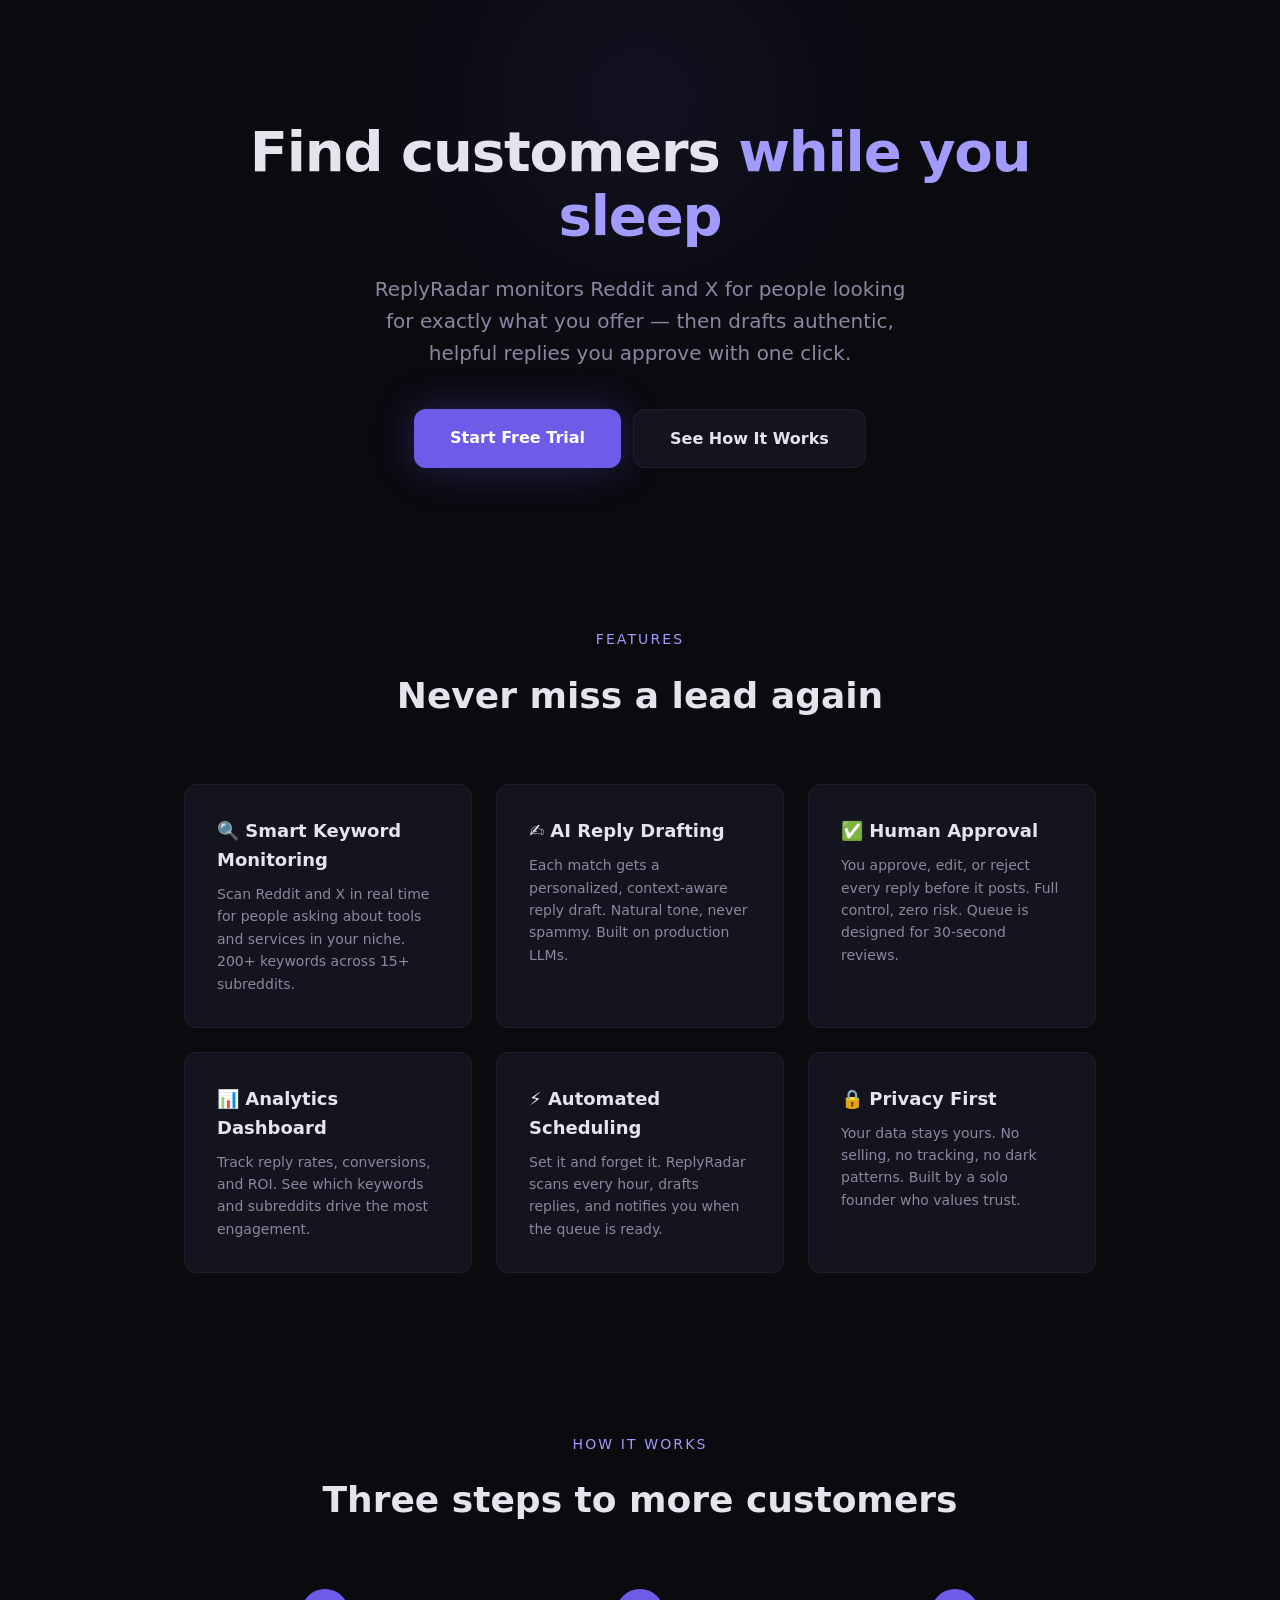
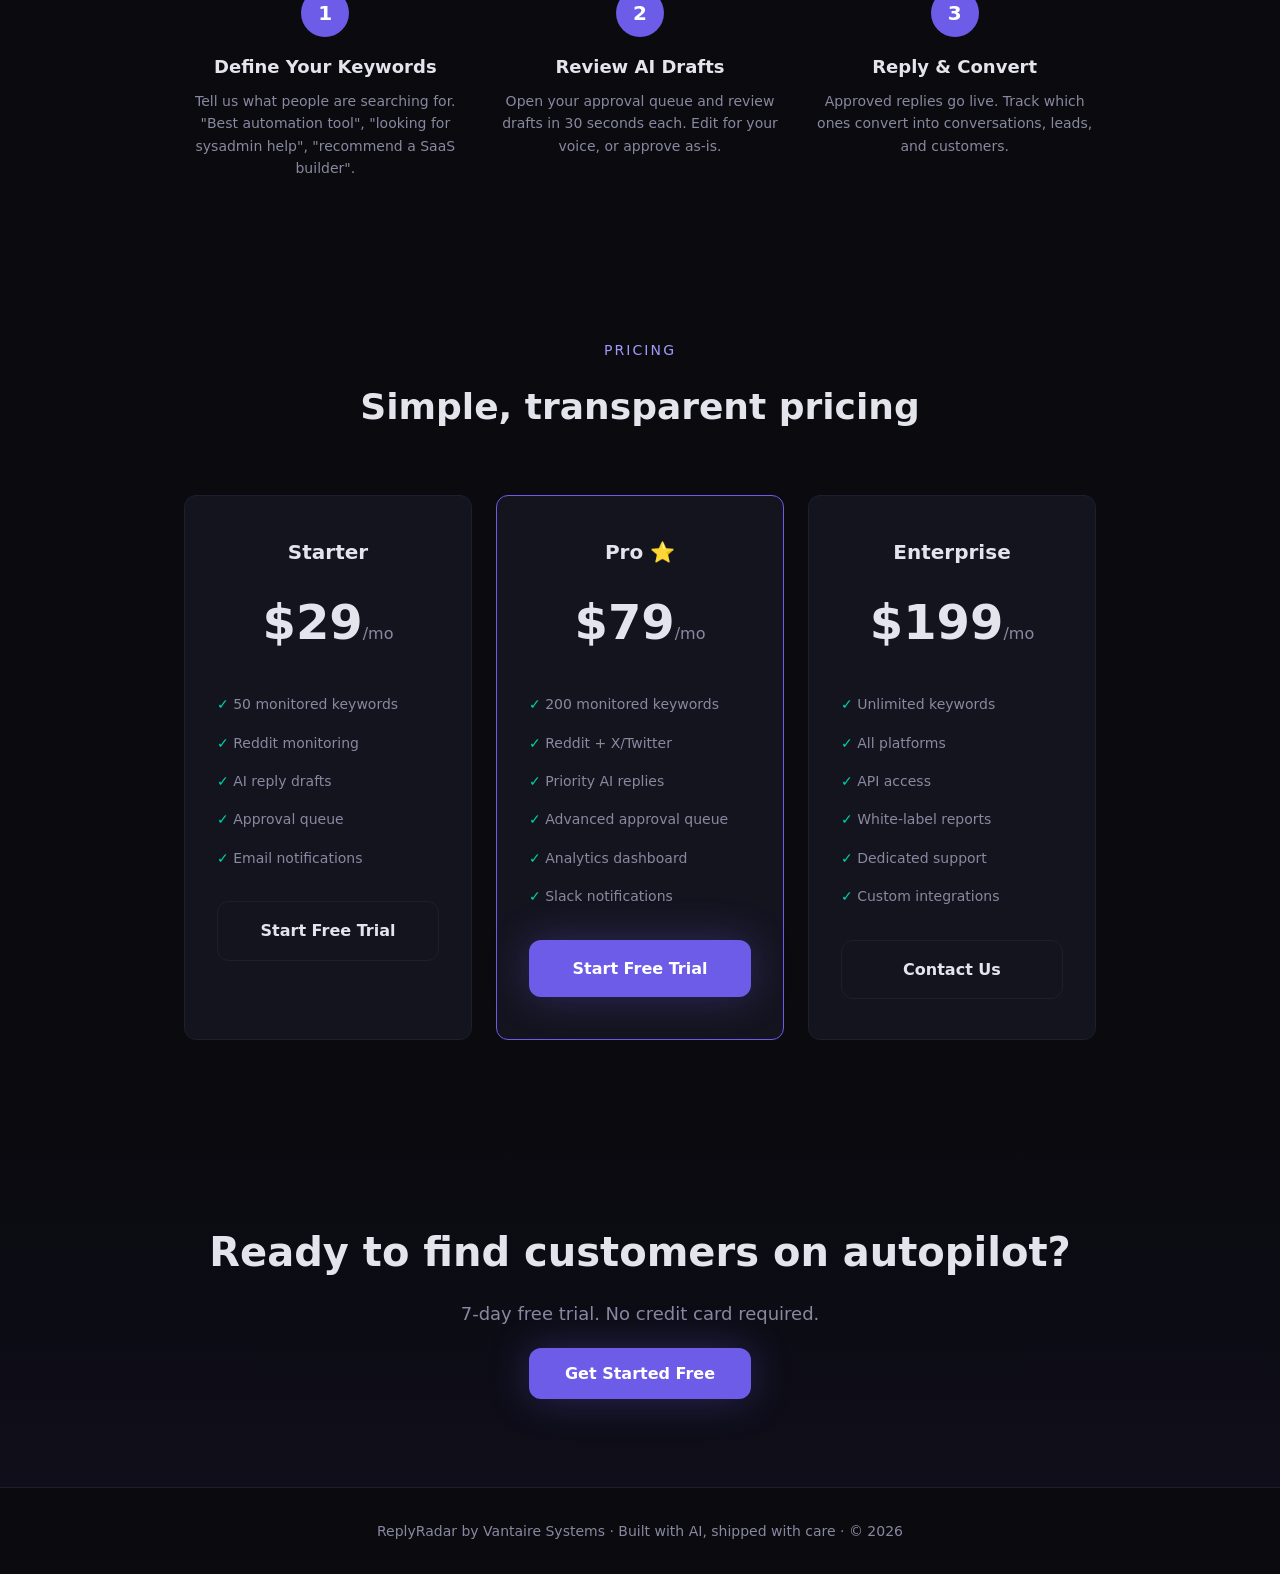
==== index.html @ 55b386c4 "deploy: landing page for GitHub Pages" ====
<!DOCTYPE html>
<html lang="en">
<head>
<meta charset="UTF-8">
<meta name="viewport" content="width=device-width, initial-scale=1.0">
<title>ReplyRadar — AI That Finds Customers While You Sleep</title>
<style>
  :root {
    --bg: #0a0a0f;
    --surface: #14141f;
    --border: #1e1e30;
    --text: #e4e4ec;
    --muted: #8888a0;
    --accent: #6c5ce7;
    --accent-glow: #a29bfe;
    --green: #00d4aa;
    --radius: 12px;
  }
  * { margin:0; padding:0; box-sizing:border-box; }
  body {
    background: var(--bg);
    color: var(--text);
    font-family: -apple-system, BlinkMacSystemFont, 'Segoe UI', system-ui, sans-serif;
    line-height: 1.6;
    -webkit-font-smoothing: antialiased;
  }
  .container { max-width: 960px; margin: 0 auto; padding: 0 24px; }
  
  /* Hero */
  .hero {
    padding: 120px 0 80px;
    text-align: center;
    position: relative;
    overflow: hidden;
  }
  .hero::before {
    content: '';
    position: absolute;
    top: -200px; left: 50%; transform: translateX(-50%);
    width: 600px; height: 600px;
    background: radial-gradient(circle, var(--accent) 0%, transparent 70%);
    opacity: 0.08;
    pointer-events: none;
  }
  .hero h1 {
    font-size: 56px;
    font-weight: 700;
    letter-spacing: -0.02em;
    line-height: 1.15;
    margin-bottom: 24px;
    position: relative;
  }
  .hero h1 span { color: var(--accent-glow); }
  .hero p {
    font-size: 20px;
    color: var(--muted);
    max-width: 560px;
    margin: 0 auto 40px;
  }
  .cta {
    display: inline-flex;
    gap: 12px;
  }
  .btn {
    padding: 16px 36px;
    border-radius: var(--radius);
    font-size: 16px;
    font-weight: 600;
    cursor: pointer;
    text-decoration: none;
    transition: all 0.2s;
    border: none;
  }
  .btn-primary {
    background: var(--accent);
    color: white;
    box-shadow: 0 0 40px rgba(108,92,231,0.3);
  }
  .btn-primary:hover { box-shadow: 0 0 60px rgba(108,92,231,0.5); transform: translateY(-1px); }
  .btn-secondary {
    background: var(--surface);
    color: var(--text);
    border: 1px solid var(--border);
  }
  .btn-secondary:hover { border-color: var(--accent); }

  /* Features */
  .features {
    padding: 80px 0;
  }
  .section-title {
    text-align: center;
    font-size: 14px;
    text-transform: uppercase;
    letter-spacing: 0.15em;
    color: var(--accent-glow);
    margin-bottom: 16px;
  }
  .section-heading {
    text-align: center;
    font-size: 36px;
    font-weight: 700;
    margin-bottom: 60px;
  }
  .features-grid {
    display: grid;
    grid-template-columns: repeat(3, 1fr);
    gap: 24px;
  }
  .feature-card {
    background: var(--surface);
    border: 1px solid var(--border);
    border-radius: var(--radius);
    padding: 32px;
    transition: border-color 0.2s;
  }
  .feature-card:hover { border-color: var(--accent); }
  .feature-card h3 { font-size: 18px; margin-bottom: 8px; }
  .feature-card p { color: var(--muted); font-size: 14px; }

  /* How it works */
  .how { padding: 80px 0; }
  .steps {
    display: grid;
    grid-template-columns: repeat(3, 1fr);
    gap: 32px;
    text-align: center;
  }
  .step-num {
    width: 48px; height: 48px;
    background: var(--accent);
    color: white;
    border-radius: 50%;
    display: flex;
    align-items: center;
    justify-content: center;
    font-size: 20px; font-weight: 700;
    margin: 0 auto 16px;
  }
  .step h3 { font-size: 18px; margin-bottom: 8px; }
  .step p { color: var(--muted); font-size: 14px; }

  /* Pricing */
  .pricing { padding: 80px 0; }
  .pricing-grid {
    display: grid;
    grid-template-columns: repeat(3, 1fr);
    gap: 24px;
  }
  .plan {
    background: var(--surface);
    border: 1px solid var(--border);
    border-radius: var(--radius);
    padding: 40px 32px;
    text-align: center;
    transition: border-color 0.2s;
  }
  .plan:hover { border-color: var(--accent); }
  .plan.popular { border-color: var(--accent); }
  .plan h3 { font-size: 20px; margin-bottom: 8px; }
  .price { font-size: 48px; font-weight: 700; margin: 16px 0 4px; }
  .price span { font-size: 16px; color: var(--muted); font-weight: 400; }
  .plan ul { list-style: none; margin: 24px 0; text-align: left; }
  .plan li { padding: 8px 0; font-size: 14px; color: var(--muted); }
  .plan li::before { content: '✓ '; color: var(--green); }

  /* CTA bottom */
  .cta-bottom {
    padding: 100px 0;
    text-align: center;
    background: linear-gradient(180deg, transparent, rgba(108,92,231,0.05));
  }
  .cta-bottom h2 { font-size: 40px; margin-bottom: 16px; }

  /* Footer */
  footer {
    border-top: 1px solid var(--border);
    padding: 32px 0;
    text-align: center;
    color: var(--muted);
    font-size: 14px;
  }

  @media (max-width: 768px) {
    .hero h1 { font-size: 36px; }
    .features-grid, .steps, .pricing-grid { grid-template-columns: 1fr; }
    .cta { flex-direction: column; align-items: center; }
  }
</style>
</head>
<body>

<section class="hero">
  <div class="container">
    <h1>Find customers <span>while you sleep</span></h1>
    <p>ReplyRadar monitors Reddit and X for people looking for exactly what you offer — then drafts authentic, helpful replies you approve with one click.</p>
    <div class="cta">
      <a href="#pricing" class="btn btn-primary">Start Free Trial</a>
      <a href="#how" class="btn btn-secondary">See How It Works</a>
    </div>
  </div>
</section>

<section class="features" id="features">
  <div class="container">
    <div class="section-title">Features</div>
    <h2 class="section-heading">Never miss a lead again</h2>
    <div class="features-grid">
      <div class="feature-card">
        <h3>🔍 Smart Keyword Monitoring</h3>
        <p>Scan Reddit and X in real time for people asking about tools and services in your niche. 200+ keywords across 15+ subreddits.</p>
      </div>
      <div class="feature-card">
        <h3>✍️ AI Reply Drafting</h3>
        <p>Each match gets a personalized, context-aware reply draft. Natural tone, never spammy. Built on production LLMs.</p>
      </div>
      <div class="feature-card">
        <h3>✅ Human Approval</h3>
        <p>You approve, edit, or reject every reply before it posts. Full control, zero risk. Queue is designed for 30-second reviews.</p>
      </div>
      <div class="feature-card">
        <h3>📊 Analytics Dashboard</h3>
        <p>Track reply rates, conversions, and ROI. See which keywords and subreddits drive the most engagement.</p>
      </div>
      <div class="feature-card">
        <h3>⚡ Automated Scheduling</h3>
        <p>Set it and forget it. ReplyRadar scans every hour, drafts replies, and notifies you when the queue is ready.</p>
      </div>
      <div class="feature-card">
        <h3>🔒 Privacy First</h3>
        <p>Your data stays yours. No selling, no tracking, no dark patterns. Built by a solo founder who values trust.</p>
      </div>
    </div>
  </div>
</section>

<section class="how" id="how">
  <div class="container">
    <div class="section-title">How It Works</div>
    <h2 class="section-heading">Three steps to more customers</h2>
    <div class="steps">
      <div class="step">
        <div class="step-num">1</div>
        <h3>Define Your Keywords</h3>
        <p>Tell us what people are searching for. "Best automation tool", "looking for sysadmin help", "recommend a SaaS builder".</p>
      </div>
      <div class="step">
        <div class="step-num">2</div>
        <h3>Review AI Drafts</h3>
        <p>Open your approval queue and review drafts in 30 seconds each. Edit for your voice, or approve as-is.</p>
      </div>
      <div class="step">
        <div class="step-num">3</div>
        <h3>Reply & Convert</h3>
        <p>Approved replies go live. Track which ones convert into conversations, leads, and customers.</p>
      </div>
    </div>
  </div>
</section>

<section class="pricing" id="pricing">
  <div class="container">
    <div class="section-title">Pricing</div>
    <h2 class="section-heading">Simple, transparent pricing</h2>
    <div class="pricing-grid">
      <div class="plan">
        <h3>Starter</h3>
        <div class="price">$29<span>/mo</span></div>
        <ul>
          <li>50 monitored keywords</li>
          <li>Reddit monitoring</li>
          <li>AI reply drafts</li>
          <li>Approval queue</li>
          <li>Email notifications</li>
        </ul>
        <a href="#" class="btn btn-secondary" style="width:100%;text-align:center;display:block;">Start Free Trial</a>
      </div>
      <div class="plan popular">
        <h3>Pro ⭐</h3>
        <div class="price">$79<span>/mo</span></div>
        <ul>
          <li>200 monitored keywords</li>
          <li>Reddit + X/Twitter</li>
          <li>Priority AI replies</li>
          <li>Advanced approval queue</li>
          <li>Analytics dashboard</li>
          <li>Slack notifications</li>
        </ul>
        <a href="#" class="btn btn-primary" style="width:100%;text-align:center;display:block;">Start Free Trial</a>
      </div>
      <div class="plan">
        <h3>Enterprise</h3>
        <div class="price">$199<span>/mo</span></div>
        <ul>
          <li>Unlimited keywords</li>
          <li>All platforms</li>
          <li>API access</li>
          <li>White-label reports</li>
          <li>Dedicated support</li>
          <li>Custom integrations</li>
        </ul>
        <a href="#" class="btn btn-secondary" style="width:100%;text-align:center;display:block;">Contact Us</a>
      </div>
    </div>
  </div>
</section>

<section class="cta-bottom">
  <div class="container">
    <h2>Ready to find customers on autopilot?</h2>
    <p style="color:var(--muted);margin-bottom:32px;font-size:18px;">7-day free trial. No credit card required.</p>
    <a href="#pricing" class="btn btn-primary">Get Started Free</a>
  </div>
</section>

<footer>
  <div class="container">
    <p>ReplyRadar by Vantaire Systems · Built with AI, shipped with care · © 2026</p>
  </div>
</footer>

</body>
</html>
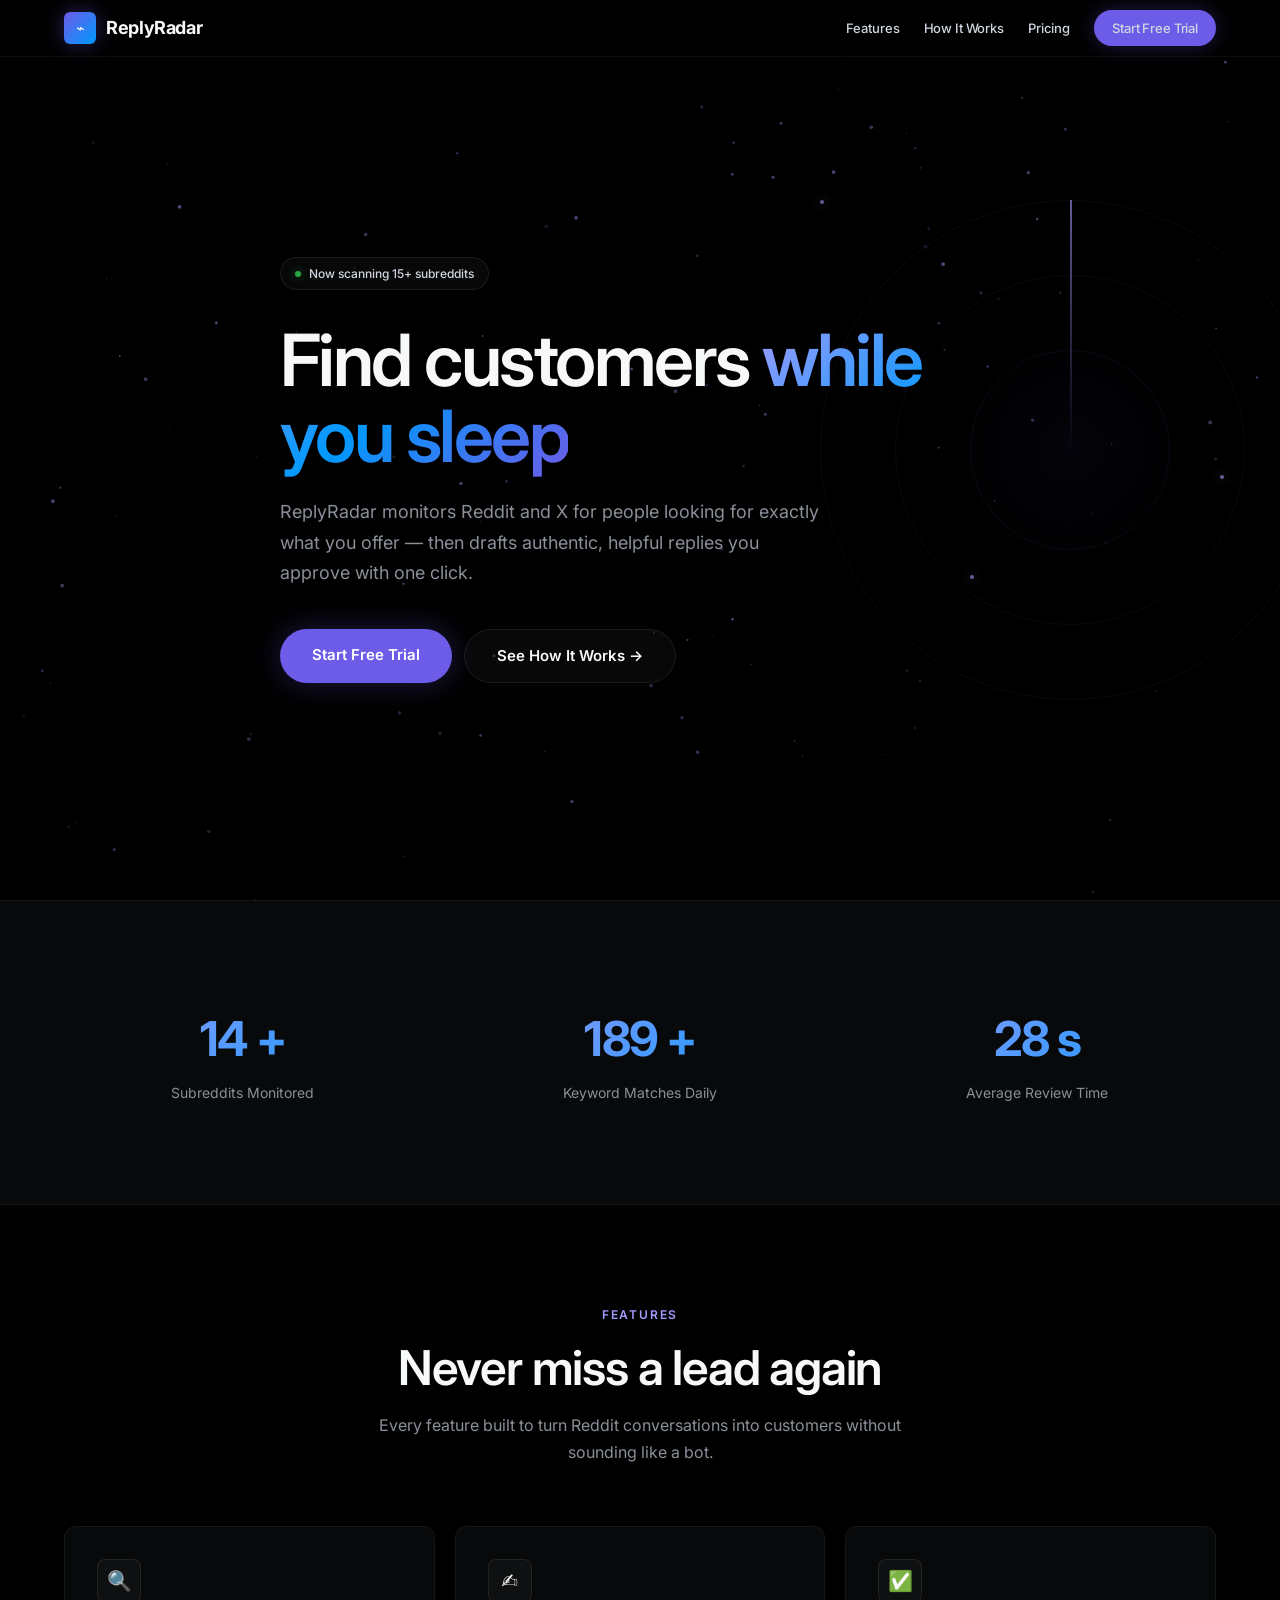
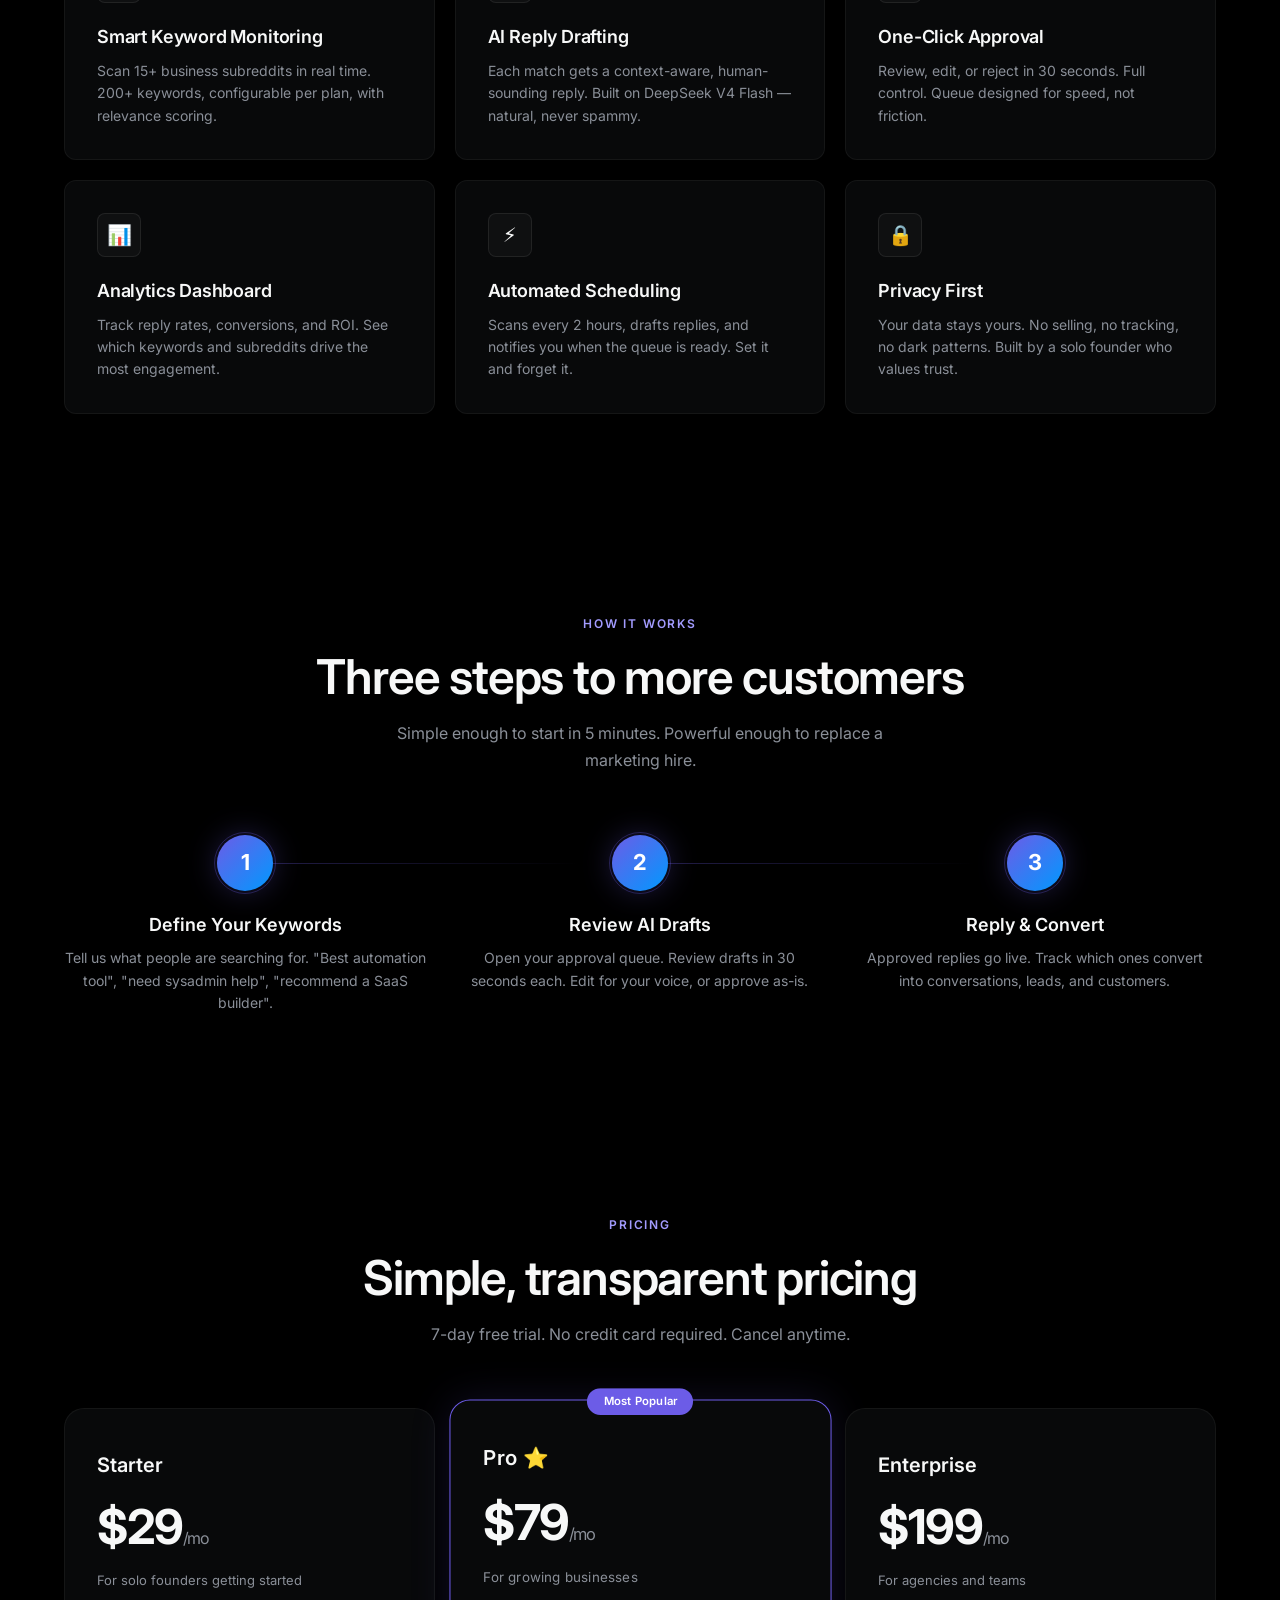
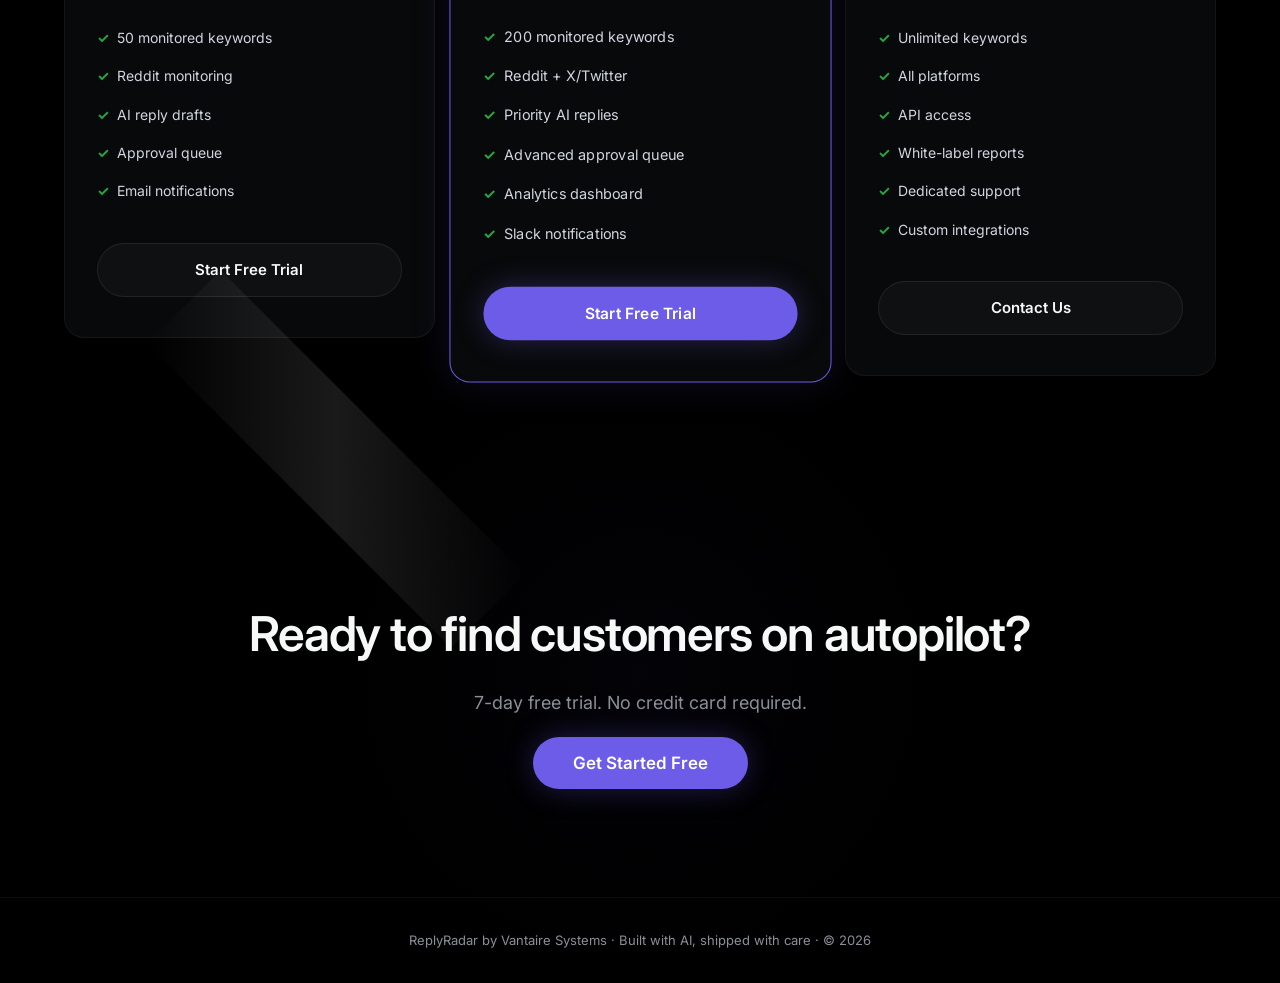
==== commit f521190d: "feat: premium redesigned landing page — particle canvas, radar animation, glass morphism, scroll rev" ====
--- a/index.html
+++ b/index.html
@@ -4,250 +4,466 @@
 <meta charset="UTF-8">
 <meta name="viewport" content="width=device-width, initial-scale=1.0">
 <title>ReplyRadar — AI That Finds Customers While You Sleep</title>
+<link href="https://fonts.googleapis.com/css2?family=Inter:wght@300;400;500;600;700;800&family=JetBrains+Mono:wght@400;500&display=swap" rel="stylesheet">
 <style>
-  :root {
-    --bg: #0a0a0f;
-    --surface: #14141f;
-    --border: #1e1e30;
-    --text: #e4e4ec;
-    --muted: #8888a0;
-    --accent: #6c5ce7;
-    --accent-glow: #a29bfe;
-    --green: #00d4aa;
-    --radius: 12px;
-  }
-  * { margin:0; padding:0; box-sizing:border-box; }
-  body {
-    background: var(--bg);
-    color: var(--text);
-    font-family: -apple-system, BlinkMacSystemFont, 'Segoe UI', system-ui, sans-serif;
-    line-height: 1.6;
-    -webkit-font-smoothing: antialiased;
-  }
-  .container { max-width: 960px; margin: 0 auto; padding: 0 24px; }
-  
-  /* Hero */
-  .hero {
-    padding: 120px 0 80px;
-    text-align: center;
-    position: relative;
-    overflow: hidden;
-  }
-  .hero::before {
-    content: '';
-    position: absolute;
-    top: -200px; left: 50%; transform: translateX(-50%);
-    width: 600px; height: 600px;
-    background: radial-gradient(circle, var(--accent) 0%, transparent 70%);
-    opacity: 0.08;
-    pointer-events: none;
-  }
-  .hero h1 {
-    font-size: 56px;
-    font-weight: 700;
-    letter-spacing: -0.02em;
-    line-height: 1.15;
-    margin-bottom: 24px;
-    position: relative;
-  }
-  .hero h1 span { color: var(--accent-glow); }
-  .hero p {
-    font-size: 20px;
-    color: var(--muted);
-    max-width: 560px;
-    margin: 0 auto 40px;
-  }
-  .cta {
-    display: inline-flex;
-    gap: 12px;
-  }
-  .btn {
-    padding: 16px 36px;
-    border-radius: var(--radius);
-    font-size: 16px;
-    font-weight: 600;
-    cursor: pointer;
-    text-decoration: none;
-    transition: all 0.2s;
-    border: none;
-  }
-  .btn-primary {
-    background: var(--accent);
-    color: white;
-    box-shadow: 0 0 40px rgba(108,92,231,0.3);
-  }
-  .btn-primary:hover { box-shadow: 0 0 60px rgba(108,92,231,0.5); transform: translateY(-1px); }
-  .btn-secondary {
-    background: var(--surface);
-    color: var(--text);
-    border: 1px solid var(--border);
-  }
-  .btn-secondary:hover { border-color: var(--accent); }
-
-  /* Features */
-  .features {
-    padding: 80px 0;
-  }
-  .section-title {
-    text-align: center;
-    font-size: 14px;
-    text-transform: uppercase;
-    letter-spacing: 0.15em;
-    color: var(--accent-glow);
-    margin-bottom: 16px;
-  }
-  .section-heading {
-    text-align: center;
-    font-size: 36px;
-    font-weight: 700;
-    margin-bottom: 60px;
-  }
-  .features-grid {
-    display: grid;
-    grid-template-columns: repeat(3, 1fr);
-    gap: 24px;
-  }
-  .feature-card {
-    background: var(--surface);
-    border: 1px solid var(--border);
-    border-radius: var(--radius);
-    padding: 32px;
-    transition: border-color 0.2s;
-  }
-  .feature-card:hover { border-color: var(--accent); }
-  .feature-card h3 { font-size: 18px; margin-bottom: 8px; }
-  .feature-card p { color: var(--muted); font-size: 14px; }
-
-  /* How it works */
-  .how { padding: 80px 0; }
-  .steps {
-    display: grid;
-    grid-template-columns: repeat(3, 1fr);
-    gap: 32px;
-    text-align: center;
-  }
-  .step-num {
-    width: 48px; height: 48px;
-    background: var(--accent);
-    color: white;
-    border-radius: 50%;
-    display: flex;
-    align-items: center;
-    justify-content: center;
-    font-size: 20px; font-weight: 700;
-    margin: 0 auto 16px;
-  }
-  .step h3 { font-size: 18px; margin-bottom: 8px; }
-  .step p { color: var(--muted); font-size: 14px; }
-
-  /* Pricing */
-  .pricing { padding: 80px 0; }
-  .pricing-grid {
-    display: grid;
-    grid-template-columns: repeat(3, 1fr);
-    gap: 24px;
-  }
-  .plan {
-    background: var(--surface);
-    border: 1px solid var(--border);
-    border-radius: var(--radius);
-    padding: 40px 32px;
-    text-align: center;
-    transition: border-color 0.2s;
-  }
-  .plan:hover { border-color: var(--accent); }
-  .plan.popular { border-color: var(--accent); }
-  .plan h3 { font-size: 20px; margin-bottom: 8px; }
-  .price { font-size: 48px; font-weight: 700; margin: 16px 0 4px; }
-  .price span { font-size: 16px; color: var(--muted); font-weight: 400; }
-  .plan ul { list-style: none; margin: 24px 0; text-align: left; }
-  .plan li { padding: 8px 0; font-size: 14px; color: var(--muted); }
-  .plan li::before { content: '✓ '; color: var(--green); }
-
-  /* CTA bottom */
-  .cta-bottom {
-    padding: 100px 0;
-    text-align: center;
-    background: linear-gradient(180deg, transparent, rgba(108,92,231,0.05));
-  }
-  .cta-bottom h2 { font-size: 40px; margin-bottom: 16px; }
-
-  /* Footer */
-  footer {
-    border-top: 1px solid var(--border);
-    padding: 32px 0;
-    text-align: center;
-    color: var(--muted);
-    font-size: 14px;
-  }
-
-  @media (max-width: 768px) {
-    .hero h1 { font-size: 36px; }
-    .features-grid, .steps, .pricing-grid { grid-template-columns: 1fr; }
-    .cta { flex-direction: column; align-items: center; }
-  }
+:root {
+  --void: #000000;
+  --surface: #08090a;
+  --panel: #0f1011;
+  --elevated: #191a1b;
+  --text-primary: #f7f8f8;
+  --text-secondary: #d0d6e0;
+  --text-muted: #8a8f98;
+  --accent: #6c5ce7;
+  --accent-glow: #a29bfe;
+  --accent-blue: #0099ff;
+  --green: #27a644;
+  --border-subtle: rgba(255,255,255,0.05);
+  --border-standard: rgba(255,255,255,0.08);
+  --border-glow: rgba(108,92,231,0.3);
+  --glass: rgba(255,255,255,0.03);
+  --glass-hover: rgba(255,255,255,0.06);
+  --radius-sm: 6px;
+  --radius-md: 8px;
+  --radius-lg: 12px;
+  --radius-xl: 20px;
+  --radius-pill: 100px;
+  --shadow-card: 0 0 0 1px rgba(108,92,231,0.15), 0 4px 24px rgba(0,0,0,0.4);
+  --shadow-elevated: 0 0 0 1px rgba(108,92,231,0.2), 0 8px 40px rgba(0,0,0,0.5);
+  --shadow-glow: 0 0 60px rgba(108,92,231,0.15);
+  --transition-fast: 0.15s cubic-bezier(0.4, 0, 0.2, 1);
+  --transition-smooth: 0.3s cubic-bezier(0.4, 0, 0.2, 1);
+  --transition-spring: 0.5s cubic-bezier(0.34, 1.56, 0.64, 1);
+}
+* { margin:0; padding:0; box-sizing:border-box; }
+html { scroll-behavior: smooth; }
+body {
+  background: var(--void);
+  color: var(--text-primary);
+  font-family: 'Inter', system-ui, -apple-system, sans-serif;
+  line-height: 1.6;
+  -webkit-font-smoothing: antialiased;
+  overflow-x: hidden;
+}
+.container { max-width: 1200px; margin:0 auto; padding:0 24px; position:relative; z-index:1; }
+
+/* ── Canvas Background ── */
+#bg-canvas {
+  position: fixed; top:0; left:0; width:100%; height:100%;
+  z-index:0; pointer-events:none;
+}
+
+/* ── Nav ── */
+nav {
+  position: fixed; top:0; left:0; right:0; z-index:100;
+  background: rgba(0,0,0,0.85);
+  backdrop-filter: blur(20px) saturate(180%);
+  -webkit-backdrop-filter: blur(20px) saturate(180%);
+  border-bottom: 1px solid var(--border-subtle);
+  transition: var(--transition-smooth);
+}
+nav .nav-inner {
+  max-width: 1200px; margin:0 auto; padding:0 24px;
+  display:flex; align-items:center; justify-content:space-between;
+  height: 56px;
+}
+.logo {
+  display:flex; align-items:center; gap:10px;
+  font-size: 18px; font-weight: 700; letter-spacing: -0.02em;
+  color: var(--text-primary); text-decoration:none;
+}
+.logo-icon {
+  width: 32px; height: 32px; border-radius: var(--radius-sm);
+  background: linear-gradient(135deg, var(--accent), var(--accent-blue));
+  display:flex; align-items:center; justify-content:center;
+  font-size: 14px; color: white; box-shadow: 0 0 20px rgba(108,92,231,0.4);
+}
+.nav-links { display:flex; align-items:center; gap:24px; }
+.nav-links a {
+  color: var(--text-secondary); text-decoration:none;
+  font-size: 13px; font-weight: 500; letter-spacing: -0.01em;
+  transition: color var(--transition-fast);
+}
+.nav-links a:hover { color: var(--text-primary); }
+.nav-cta {
+  padding: 8px 18px; border-radius: var(--radius-pill);
+  background: var(--accent); color: white;
+  font-size: 13px; font-weight: 600; text-decoration:none;
+  transition: all var(--transition-smooth);
+  box-shadow: 0 0 20px rgba(108,92,231,0.3);
+}
+.nav-cta:hover { box-shadow: 0 0 40px rgba(108,92,231,0.5); transform: translateY(-1px); }
+
+/* ── Hero ── */
+.hero {
+  position:relative; min-height:100vh; display:flex; align-items:center;
+  padding: 120px 0 80px;
+}
+.hero-content { max-width: 720px; }
+.hero-badge {
+  display:inline-flex; align-items:center; gap:8px;
+  padding: 6px 14px; border-radius: var(--radius-pill);
+  background: var(--glass); border: 1px solid var(--border-standard);
+  font-size: 12px; font-weight: 500; color: var(--text-secondary);
+  margin-bottom: 32px; animation: fadeInUp 0.6s ease-out;
+}
+.hero-badge .dot {
+  width: 6px; height: 6px; border-radius: 50%;
+  background: var(--green); box-shadow: 0 0 8px rgba(39,166,68,0.6);
+  animation: pulse-dot 2s infinite;
+}
+.hero h1 {
+  font-size: clamp(40px, 6vw, 72px); font-weight: 600;
+  letter-spacing: -0.035em; line-height: 1.05; margin-bottom: 24px;
+  animation: fadeInUp 0.6s ease-out 0.1s both;
+}
+.hero h1 .gradient-text {
+  background: linear-gradient(135deg, var(--accent-glow), var(--accent-blue), var(--accent));
+  -webkit-background-clip: text; -webkit-text-fill-color: transparent;
+  background-clip: text;
+}
+.hero p {
+  font-size: 18px; color: var(--text-muted); max-width: 540px;
+  line-height: 1.7; margin-bottom: 40px;
+  animation: fadeInUp 0.6s ease-out 0.2s both;
+}
+.hero-cta {
+  display:flex; gap:12px; flex-wrap:wrap;
+  animation: fadeInUp 0.6s ease-out 0.3s both;
+}
+.btn-primary {
+  padding: 14px 32px; border-radius: var(--radius-pill);
+  background: var(--accent); color: white;
+  font-size: 15px; font-weight: 600; text-decoration:none;
+  border:none; cursor:pointer;
+  transition: all var(--transition-smooth);
+  box-shadow: 0 0 30px rgba(108,92,231,0.3);
+  position:relative; overflow:hidden;
+}
+.btn-primary::after {
+  content:''; position:absolute; top:-50%; left:-50%; width:200%; height:200%;
+  background: linear-gradient(45deg, transparent, rgba(255,255,255,0.1), transparent);
+  transform: rotate(45deg) translateX(-100%);
+  transition: transform 0.6s;
+}
+.btn-primary:hover::after { transform: rotate(45deg) translateX(100%); }
+.btn-primary:hover { box-shadow: 0 0 50px rgba(108,92,231,0.5); transform: translateY(-2px); }
+.btn-secondary {
+  padding: 14px 32px; border-radius: var(--radius-pill);
+  background: var(--glass); color: var(--text-primary);
+  font-size: 15px; font-weight: 600; text-decoration:none;
+  border: 1px solid var(--border-standard);
+  transition: all var(--transition-smooth); cursor:pointer;
+}
+.btn-secondary:hover { background: var(--glass-hover); border-color: var(--border-glow); }
+
+/* ── Radar Animation (hero visual) ── */
+.hero-visual {
+  position:absolute; right: -40px; top: 50%; transform: translateY(-50%);
+  width: 500px; height: 500px; opacity: 0.6; pointer-events:none;
+}
+.radar-container {
+  position:relative; width:100%; height:100%;
+}
+.radar-circle {
+  position:absolute; border-radius:50%; border:1px solid rgba(108,92,231,0.15);
+}
+.radar-circle:nth-child(1) { width:100%; height:100%; top:0; left:0; }
+.radar-circle:nth-child(2) { width:70%; height:70%; top:15%; left:15%; }
+.radar-circle:nth-child(3) { width:40%; height:40%; top:30%; left:30%; }
+.radar-line {
+  position:absolute; width:2px; height:50%; background: linear-gradient(180deg, var(--accent-glow), transparent);
+  top:0; left:50%; transform-origin: bottom center;
+  animation: radar-spin 4s linear infinite;
+}
+.radar-glow {
+  position:absolute; width:50%; height:50%; top:25%; left:25%;
+  border-radius:50%;
+  background: radial-gradient(circle, rgba(108,92,231,0.08) 0%, transparent 70%);
+  animation: radar-pulse 3s ease-in-out infinite;
+}
+.radar-dot {
+  position:absolute; width:4px; height:4px; border-radius:50%;
+  background: var(--accent-glow); box-shadow: 0 0 12px var(--accent-glow);
+  animation: dot-blink 2s ease-in-out infinite;
+}
+.radar-dot:nth-child(5) { top:20%; left:60%; animation-delay:0s; }
+.radar-dot:nth-child(6) { top:55%; left:80%; animation-delay:0.7s; }
+.radar-dot:nth-child(7) { top:75%; left:30%; animation-delay:1.4s; }
+
+@keyframes radar-spin { from { transform: rotate(0deg); } to { transform: rotate(360deg); } }
+@keyframes radar-pulse { 0%,100% { opacity:0.4; transform:scale(1); } 50% { opacity:0.8; transform:scale(1.05); } }
+@keyframes dot-blink { 0%,100% { opacity:1; } 50% { opacity:0.2; } }
+@keyframes fadeInUp { from { opacity:0; transform:translateY(24px); } to { opacity:1; transform:translateY(0); } }
+@keyframes pulse-dot { 0%,100% { opacity:0.6; } 50% { opacity:1; } }
+
+/* ── Section Common ── */
+section { padding: 100px 0; position:relative; }
+.section-label {
+  text-align:center; font-size:12px; font-weight:600; text-transform:uppercase;
+  letter-spacing:0.15em; color:var(--accent-glow); margin-bottom:16px;
+}
+.section-heading {
+  text-align:center; font-size:clamp(28px, 4vw, 48px); font-weight:600;
+  letter-spacing:-0.025em; line-height:1.15; margin-bottom:16px;
+}
+.section-subtitle {
+  text-align:center; font-size:16px; color:var(--text-muted);
+  max-width:560px; margin:0 auto 60px; line-height:1.7;
+}
+
+/* ── Features Grid ── */
+.features-grid { display:grid; grid-template-columns:repeat(3,1fr); gap:20px; }
+.feature-card {
+  background: var(--surface); border:1px solid var(--border-subtle);
+  border-radius: var(--radius-lg); padding: 32px;
+  transition: all var(--transition-smooth);
+  position:relative; overflow:hidden;
+}
+.feature-card::before {
+  content:''; position:absolute; top:0; left:0; right:0; height:1px;
+  background: linear-gradient(90deg, transparent, var(--accent-glow), transparent);
+  opacity:0; transition: opacity var(--transition-smooth);
+}
+.feature-card:hover { border-color: var(--border-glow); transform:translateY(-4px); box-shadow: var(--shadow-card); }
+.feature-card:hover::before { opacity:1; }
+.feature-icon {
+  width:44px; height:44px; border-radius:var(--radius-md);
+  background: var(--glass); border:1px solid var(--border-standard);
+  display:flex; align-items:center; justify-content:center;
+  margin-bottom:20px; font-size:20px;
+}
+.feature-card h3 { font-size:18px; font-weight:600; margin-bottom:8px; letter-spacing:-0.01em; }
+.feature-card p { font-size:14px; color:var(--text-muted); line-height:1.6; }
+
+/* ── How It Works ── */
+.steps { display:grid; grid-template-columns:repeat(3,1fr); gap:32px; }
+.step { text-align:center; position:relative; }
+.step-num {
+  width:56px; height:56px; border-radius:50%;
+  background: linear-gradient(135deg, var(--accent), var(--accent-blue));
+  display:flex; align-items:center; justify-content:center;
+  font-size:22px; font-weight:700; color:white;
+  margin:0 auto 20px;
+  box-shadow: 0 0 30px rgba(108,92,231,0.3);
+  position:relative;
+}
+.step-num::after {
+  content:''; position:absolute; inset:-3px; border-radius:50%;
+  border:1px solid rgba(108,92,231,0.3);
+  animation: radar-pulse 2s ease-in-out infinite;
+}
+.step h3 { font-size:18px; font-weight:600; margin-bottom:8px; }
+.step p { font-size:14px; color:var(--text-muted); }
+.step-connector {
+  position:absolute; top:28px; left:calc(50% + 28px); width:calc(100% - 56px);
+  height:1px; background: linear-gradient(90deg, rgba(108,92,231,0.3), transparent);
+}
+.step:last-child .step-connector { display:none; }
+
+/* ── Stats ── */
+.stats { background: var(--surface); border-top:1px solid var(--border-subtle); border-bottom:1px solid var(--border-subtle); }
+.stats-grid { display:grid; grid-template-columns:repeat(3,1fr); gap:40px; text-align:center; }
+.stat-value {
+  font-size:clamp(32px, 4vw, 48px); font-weight:700;
+  letter-spacing:-0.03em;
+  background: linear-gradient(135deg, var(--accent-glow), var(--accent-blue));
+  -webkit-background-clip:text; -webkit-text-fill-color:transparent;
+  background-clip:text;
+}
+.stat-label { font-size:14px; color:var(--text-muted); margin-top:4px; }
+
+/* ── Pricing ── */
+.pricing-grid { display:grid; grid-template-columns:repeat(3,1fr); gap:20px; align-items:start; }
+.plan {
+  background: var(--surface); border:1px solid var(--border-subtle);
+  border-radius: var(--radius-xl); padding: 40px 32px;
+  transition: all var(--transition-smooth); position:relative;
+}
+.plan:hover { border-color: var(--border-glow); }
+.plan.popular {
+  border-color: var(--accent);
+  box-shadow: 0 0 40px rgba(108,92,231,0.15);
+  transform: scale(1.03);
+}
+.plan.popular:hover { transform: scale(1.03) translateY(-2px); }
+.plan-badge {
+  position:absolute; top:-12px; left:50%; transform:translateX(-50%);
+  padding:4px 16px; border-radius:var(--radius-pill);
+  background: var(--accent); color:white; font-size:11px; font-weight:600;
+  white-space:nowrap;
+}
+.plan h3 { font-size:20px; font-weight:600; margin-bottom:8px; }
+.plan-price { font-size:48px; font-weight:700; letter-spacing:-0.03em; margin:8px 0 4px; }
+.plan-price span { font-size:16px; font-weight:400; color:var(--text-muted); }
+.plan-desc { font-size:13px; color:var(--text-muted); margin-bottom:28px; }
+.plan ul { list-style:none; margin-bottom:32px; }
+.plan li { padding:8px 0; font-size:14px; color:var(--text-secondary); display:flex; align-items:center; gap:8px; }
+.plan li::before { content:'✓'; color:var(--green); font-weight:700; }
+.plan .btn-primary, .plan .btn-secondary { display:block; text-align:center; width:100%; }
+
+/* ── CTA Bottom ── */
+.cta-section { text-align:center; padding:120px 0; }
+.cta-section h2 { font-size:clamp(28px, 4vw, 48px); font-weight:600; letter-spacing:-0.025em; margin-bottom:16px; }
+.cta-section p { color:var(--text-muted); font-size:18px; margin-bottom:32px; }
+.glow-orb {
+  position:absolute; border-radius:50%;
+  background: radial-gradient(circle, rgba(108,92,231,0.1) 0%, transparent 70%);
+  pointer-events:none;
+}
+
+/* ── Footer ── */
+footer {
+  border-top:1px solid var(--border-subtle); padding:32px 0;
+  text-align:center; color:var(--text-muted); font-size:13px;
+}
+
+/* ── Reveal Animation ── */
+.reveal { opacity:0; transform:translateY(30px); transition: all 0.8s cubic-bezier(0.4,0,0.2,1); }
+.reveal.visible { opacity:1; transform:translateY(0); }
+
+/* ── Responsive ── */
+@media (max-width: 1024px) {
+  .features-grid, .steps, .pricing-grid { grid-template-columns:1fr; max-width:440px; margin:0 auto; }
+  .plan.popular { transform:none; }
+  .plan.popular:hover { transform:translateY(-2px); }
+  .hero-visual { display:none; }
+  .hero h1 { font-size: 40px; }
+}
+@media (max-width: 640px) {
+  .nav-links a:not(.nav-cta) { display:none; }
+  .hero { padding-top:100px; }
+  .stats-grid { grid-template-columns:1fr; gap:24px; }
+  .hero-cta { flex-direction:column; }
+  .hero-cta .btn-primary, .hero-cta .btn-secondary { text-align:center; }
+}
+
+/* ── Scrollbar ── */
+::-webkit-scrollbar { width:6px; }
+::-webkit-scrollbar-track { background:var(--void); }
+::-webkit-scrollbar-thumb { background:var(--border-standard); border-radius:3px; }
+::-webkit-scrollbar-thumb:hover { background:var(--border-glow); }
 </style>
 </head>
 <body>
 
-<section class="hero">
+<canvas id="bg-canvas"></canvas>
+
+<!-- Nav -->
+<nav id="nav">
+  <div class="nav-inner">
+    <a href="#" class="logo">
+      <div class="logo-icon">⌁</div>
+      ReplyRadar
+    </a>
+    <div class="nav-links">
+      <a href="#features">Features</a>
+      <a href="#how">How It Works</a>
+      <a href="#pricing">Pricing</a>
+      <a href="#pricing" class="nav-cta">Start Free Trial</a>
+    </div>
+  </div>
+</nav>
+
+<!-- Hero -->
+<section class="hero" id="hero">
   <div class="container">
-    <h1>Find customers <span>while you sleep</span></h1>
-    <p>ReplyRadar monitors Reddit and X for people looking for exactly what you offer — then drafts authentic, helpful replies you approve with one click.</p>
-    <div class="cta">
-      <a href="#pricing" class="btn btn-primary">Start Free Trial</a>
-      <a href="#how" class="btn btn-secondary">See How It Works</a>
+    <div class="hero-content">
+      <div class="hero-badge">
+        <span class="dot"></span> Now scanning 15+ subreddits
+      </div>
+      <h1>Find customers <span class="gradient-text">while you sleep</span></h1>
+      <p>ReplyRadar monitors Reddit and X for people looking for exactly what you offer — then drafts authentic, helpful replies you approve with one click.</p>
+      <div class="hero-cta">
+        <a href="#pricing" class="btn-primary">Start Free Trial</a>
+        <a href="#how" class="btn-secondary">See How It Works →</a>
+      </div>
     </div>
   </div>
+  <div class="hero-visual">
+    <div class="radar-container">
+      <div class="radar-circle"></div>
+      <div class="radar-circle"></div>
+      <div class="radar-circle"></div>
+      <div class="radar-line"></div>
+      <div class="radar-glow"></div>
+      <div class="radar-dot"></div>
+      <div class="radar-dot"></div>
+      <div class="radar-dot"></div>
+    </div>
+  </div>
 </section>
 
-<section class="features" id="features">
+<!-- Stats -->
+<section class="stats">
   <div class="container">
-    <div class="section-title">Features</div>
-    <h2 class="section-heading">Never miss a lead again</h2>
+    <div class="stats-grid reveal">
+      <div><div class="stat-value" data-count="15">15+</div><div class="stat-label">Subreddits Monitored</div></div>
+      <div><div class="stat-value" data-count="200">200+</div><div class="stat-label">Keyword Matches Daily</div></div>
+      <div><div class="stat-value" data-count="30">30s</div><div class="stat-label">Average Review Time</div></div>
+    </div>
+  </div>
+</section>
+
+<!-- Features -->
+<section id="features">
+  <div class="container">
+    <div class="section-label reveal">Features</div>
+    <h2 class="section-heading reveal">Never miss a lead again</h2>
+    <p class="section-subtitle reveal">Every feature built to turn Reddit conversations into customers without sounding like a bot.</p>
     <div class="features-grid">
-      <div class="feature-card">
-        <h3>🔍 Smart Keyword Monitoring</h3>
-        <p>Scan Reddit and X in real time for people asking about tools and services in your niche. 200+ keywords across 15+ subreddits.</p>
-      </div>
-      <div class="feature-card">
-        <h3>✍️ AI Reply Drafting</h3>
-        <p>Each match gets a personalized, context-aware reply draft. Natural tone, never spammy. Built on production LLMs.</p>
-      </div>
-      <div class="feature-card">
-        <h3>✅ Human Approval</h3>
-        <p>You approve, edit, or reject every reply before it posts. Full control, zero risk. Queue is designed for 30-second reviews.</p>
-      </div>
-      <div class="feature-card">
-        <h3>📊 Analytics Dashboard</h3>
+      <div class="feature-card reveal">
+        <div class="feature-icon">🔍</div>
+        <h3>Smart Keyword Monitoring</h3>
+        <p>Scan 15+ business subreddits in real time. 200+ keywords, configurable per plan, with relevance scoring.</p>
+      </div>
+      <div class="feature-card reveal">
+        <div class="feature-icon">✍️</div>
+        <h3>AI Reply Drafting</h3>
+        <p>Each match gets a context-aware, human-sounding reply. Built on DeepSeek V4 Flash — natural, never spammy.</p>
+      </div>
+      <div class="feature-card reveal">
+        <div class="feature-icon">✅</div>
+        <h3>One-Click Approval</h3>
+        <p>Review, edit, or reject in 30 seconds. Full control. Queue designed for speed, not friction.</p>
+      </div>
+      <div class="feature-card reveal">
+        <div class="feature-icon">📊</div>
+        <h3>Analytics Dashboard</h3>
         <p>Track reply rates, conversions, and ROI. See which keywords and subreddits drive the most engagement.</p>
       </div>
-      <div class="feature-card">
-        <h3>⚡ Automated Scheduling</h3>
-        <p>Set it and forget it. ReplyRadar scans every hour, drafts replies, and notifies you when the queue is ready.</p>
-      </div>
-      <div class="feature-card">
-        <h3>🔒 Privacy First</h3>
+      <div class="feature-card reveal">
+        <div class="feature-icon">⚡</div>
+        <h3>Automated Scheduling</h3>
+        <p>Scans every 2 hours, drafts replies, and notifies you when the queue is ready. Set it and forget it.</p>
+      </div>
+      <div class="feature-card reveal">
+        <div class="feature-icon">🔒</div>
+        <h3>Privacy First</h3>
         <p>Your data stays yours. No selling, no tracking, no dark patterns. Built by a solo founder who values trust.</p>
       </div>
     </div>
   </div>
 </section>
 
-<section class="how" id="how">
+<!-- How It Works -->
+<section id="how">
   <div class="container">
-    <div class="section-title">How It Works</div>
-    <h2 class="section-heading">Three steps to more customers</h2>
-    <div class="steps">
+    <div class="section-label reveal">How It Works</div>
+    <h2 class="section-heading reveal">Three steps to more customers</h2>
+    <p class="section-subtitle reveal">Simple enough to start in 5 minutes. Powerful enough to replace a marketing hire.</p>
+    <div class="steps reveal">
       <div class="step">
         <div class="step-num">1</div>
         <h3>Define Your Keywords</h3>
-        <p>Tell us what people are searching for. "Best automation tool", "looking for sysadmin help", "recommend a SaaS builder".</p>
+        <p>Tell us what people are searching for. "Best automation tool", "need sysadmin help", "recommend a SaaS builder".</p>
+        <div class="step-connector"></div>
       </div>
       <div class="step">
         <div class="step-num">2</div>
         <h3>Review AI Drafts</h3>
-        <p>Open your approval queue and review drafts in 30 seconds each. Edit for your voice, or approve as-is.</p>
+        <p>Open your approval queue. Review drafts in 30 seconds each. Edit for your voice, or approve as-is.</p>
+        <div class="step-connector"></div>
       </div>
       <div class="step">
         <div class="step-num">3</div>
@@ -258,14 +474,17 @@
   </div>
 </section>
 
-<section class="pricing" id="pricing">
+<!-- Pricing -->
+<section id="pricing">
   <div class="container">
-    <div class="section-title">Pricing</div>
-    <h2 class="section-heading">Simple, transparent pricing</h2>
-    <div class="pricing-grid">
+    <div class="section-label reveal">Pricing</div>
+    <h2 class="section-heading reveal">Simple, transparent pricing</h2>
+    <p class="section-subtitle reveal">7-day free trial. No credit card required. Cancel anytime.</p>
+    <div class="pricing-grid reveal">
       <div class="plan">
         <h3>Starter</h3>
-        <div class="price">$29<span>/mo</span></div>
+        <div class="plan-price">$29<span>/mo</span></div>
+        <p class="plan-desc">For solo founders getting started</p>
         <ul>
           <li>50 monitored keywords</li>
           <li>Reddit monitoring</li>
@@ -273,11 +492,13 @@
           <li>Approval queue</li>
           <li>Email notifications</li>
         </ul>
-        <a href="#" class="btn btn-secondary" style="width:100%;text-align:center;display:block;">Start Free Trial</a>
+        <a href="#" class="btn-secondary">Start Free Trial</a>
       </div>
       <div class="plan popular">
+        <div class="plan-badge">Most Popular</div>
         <h3>Pro ⭐</h3>
-        <div class="price">$79<span>/mo</span></div>
+        <div class="plan-price">$79<span>/mo</span></div>
+        <p class="plan-desc">For growing businesses</p>
         <ul>
           <li>200 monitored keywords</li>
           <li>Reddit + X/Twitter</li>
@@ -286,11 +507,12 @@
           <li>Analytics dashboard</li>
           <li>Slack notifications</li>
         </ul>
-        <a href="#" class="btn btn-primary" style="width:100%;text-align:center;display:block;">Start Free Trial</a>
+        <a href="#" class="btn-primary">Start Free Trial</a>
       </div>
       <div class="plan">
         <h3>Enterprise</h3>
-        <div class="price">$199<span>/mo</span></div>
+        <div class="plan-price">$199<span>/mo</span></div>
+        <p class="plan-desc">For agencies and teams</p>
         <ul>
           <li>Unlimited keywords</li>
           <li>All platforms</li>
@@ -299,25 +521,177 @@
           <li>Dedicated support</li>
           <li>Custom integrations</li>
         </ul>
-        <a href="#" class="btn btn-secondary" style="width:100%;text-align:center;display:block;">Contact Us</a>
+        <a href="#" class="btn-secondary">Contact Us</a>
       </div>
     </div>
   </div>
 </section>
 
-<section class="cta-bottom">
-  <div class="container">
+<!-- CTA -->
+<section class="cta-section">
+  <div class="glow-orb" style="width:600px;height:600px;top:-100px;left:50%;transform:translateX(-50%);opacity:0.3;"></div>
+  <div class="container reveal">
     <h2>Ready to find customers on autopilot?</h2>
-    <p style="color:var(--muted);margin-bottom:32px;font-size:18px;">7-day free trial. No credit card required.</p>
-    <a href="#pricing" class="btn btn-primary">Get Started Free</a>
+    <p>7-day free trial. No credit card required.</p>
+    <a href="#pricing" class="btn-primary" style="font-size:17px;padding:16px 40px;">Get Started Free</a>
   </div>
 </section>
 
+<!-- Footer -->
 <footer>
   <div class="container">
     <p>ReplyRadar by Vantaire Systems · Built with AI, shipped with care · © 2026</p>
   </div>
 </footer>
 
+<script>
+// ── Particle Canvas Background ──
+const canvas = document.getElementById('bg-canvas');
+const ctx = canvas.getContext('2d');
+let particles = [];
+let mouse = { x: -1000, y: -1000 };
+
+function resize() {
+  canvas.width = window.innerWidth;
+  canvas.height = window.innerHeight;
+}
+resize();
+window.addEventListener('resize', resize);
+
+class Particle {
+  constructor() {
+    this.reset();
+    this.y = Math.random() * canvas.height;
+  }
+  reset() {
+    this.x = Math.random() * canvas.width;
+    this.y = -10;
+    this.size = Math.random() * 1.5 + 0.5;
+    this.speed = Math.random() * 0.4 + 0.1;
+    this.opacity = Math.random() * 0.4 + 0.1;
+    this.wobble = Math.random() * Math.PI * 2;
+    this.wobbleSpeed = (Math.random() - 0.5) * 0.01;
+  }
+  update() {
+    this.y += this.speed;
+    this.wobble += this.wobbleSpeed;
+    this.x += Math.sin(this.wobble) * 0.3;
+
+    // Attract to mouse
+    const dx = mouse.x - this.x;
+    const dy = mouse.y - this.y;
+    const dist = Math.sqrt(dx * dx + dy * dy);
+    if (dist < 150) {
+      const force = (150 - dist) / 150 * 0.05;
+      this.x += dx * force;
+      this.y += dy * force;
+    }
+
+    if (this.y > canvas.height + 10) this.reset();
+    if (this.x < -10) this.x = canvas.width + 10;
+    if (this.x > canvas.width + 10) this.x = -10;
+  }
+  draw() {
+    ctx.beginPath();
+    ctx.arc(this.x, this.y, this.size, 0, Math.PI * 2);
+    ctx.fillStyle = `rgba(162, 155, 254, ${this.opacity})`;
+    ctx.fill();
+  }
+}
+
+for (let i = 0; i < 120; i++) particles.push(new Particle());
+
+document.addEventListener('mousemove', e => {
+  mouse.x = e.clientX;
+  mouse.y = e.clientY;
+});
+
+function animate() {
+  ctx.clearRect(0, 0, canvas.width, canvas.height);
+  particles.forEach(p => { p.update(); p.draw(); });
+
+  // Draw connections between close particles
+  for (let i = 0; i < particles.length; i++) {
+    for (let j = i + 1; j < particles.length; j++) {
+      const dx = particles[i].x - particles[j].x;
+      const dy = particles[i].y - particles[j].y;
+      const dist = Math.sqrt(dx * dx + dy * dy);
+      if (dist < 100) {
+        ctx.beginPath();
+        ctx.moveTo(particles[i].x, particles[i].y);
+        ctx.lineTo(particles[j].x, particles[j].y);
+        ctx.strokeStyle = `rgba(108, 92, 231, ${0.06 * (1 - dist/100)})`;
+        ctx.lineWidth = 0.5;
+        ctx.stroke();
+      }
+    }
+  }
+
+  requestAnimationFrame(animate);
+}
+animate();
+
+// ── Scroll Reveal ──
+const observer = new IntersectionObserver(
+  (entries) => {
+    entries.forEach((entry, i) => {
+      if (entry.isIntersecting) {
+        setTimeout(() => entry.target.classList.add('visible'), i * 50);
+        observer.unobserve(entry.target);
+      }
+    });
+  },
+  { threshold: 0.15, rootMargin: '0px 0px -50px 0px' }
+);
+
+document.querySelectorAll('.reveal').forEach(el => observer.observe(el));
+
+// ── Counter Animation ──
+const counterObserver = new IntersectionObserver((entries) => {
+  entries.forEach(entry => {
+    if (entry.isIntersecting) {
+      const el = entry.target;
+      const target = parseInt(el.getAttribute('data-count'));
+      if (isNaN(target)) return;
+      const suffix = el.textContent.replace(/[0-9]/g, '').trim();
+      const duration = 1500;
+      const start = performance.now();
+
+      function update(now) {
+        const elapsed = now - start;
+        const progress = Math.min(elapsed / duration, 1);
+        const eased = 1 - Math.pow(1 - progress, 3);
+        const current = Math.floor(target * eased);
+        el.textContent = current + (suffix ? ' ' + suffix : suffix);
+        if (progress < 1) requestAnimationFrame(update);
+      }
+      requestAnimationFrame(update);
+      counterObserver.unobserve(el);
+    }
+  });
+}, { threshold: 0.5 });
+
+document.querySelectorAll('.stat-value').forEach(el => counterObserver.observe(el));
+
+// ── Nav scroll effect ──
+const nav = document.getElementById('nav');
+window.addEventListener('scroll', () => {
+  nav.style.background = window.scrollY > 50
+    ? 'rgba(0,0,0,0.95)'
+    : 'rgba(0,0,0,0.85)';
+});
+
+// ── Smooth parallax for hero radar ──
+const radarContainer = document.querySelector('.hero-visual');
+window.addEventListener('scroll', () => {
+  if (!radarContainer) return;
+  const scrollY = window.scrollY;
+  const heroSection = document.getElementById('hero');
+  if (heroSection && scrollY < heroSection.offsetHeight) {
+    radarContainer.style.transform = `translateY(calc(-50% + ${scrollY * 0.15}px))`;
+    radarContainer.style.opacity = 0.6 - (scrollY / heroSection.offsetHeight) * 0.6;
+  }
+});
+</script>
 </body>
-</html>+</html>
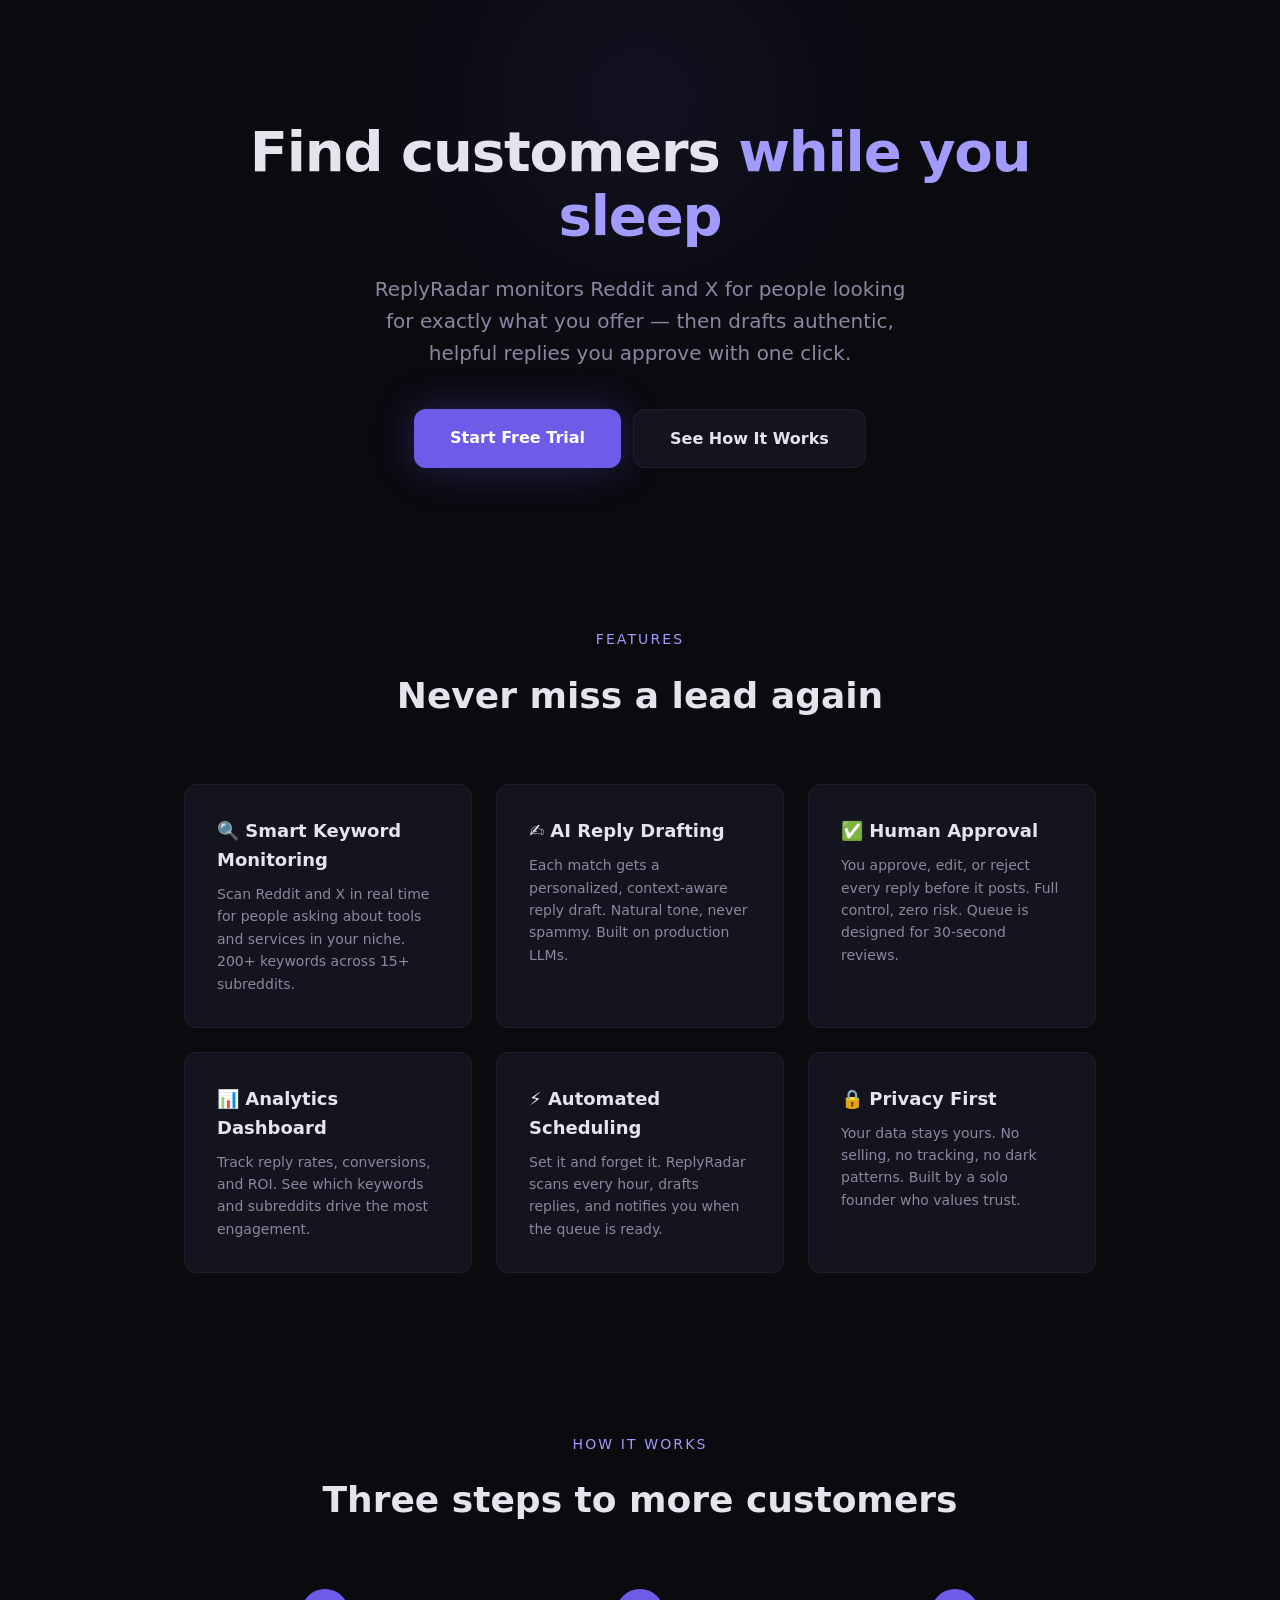
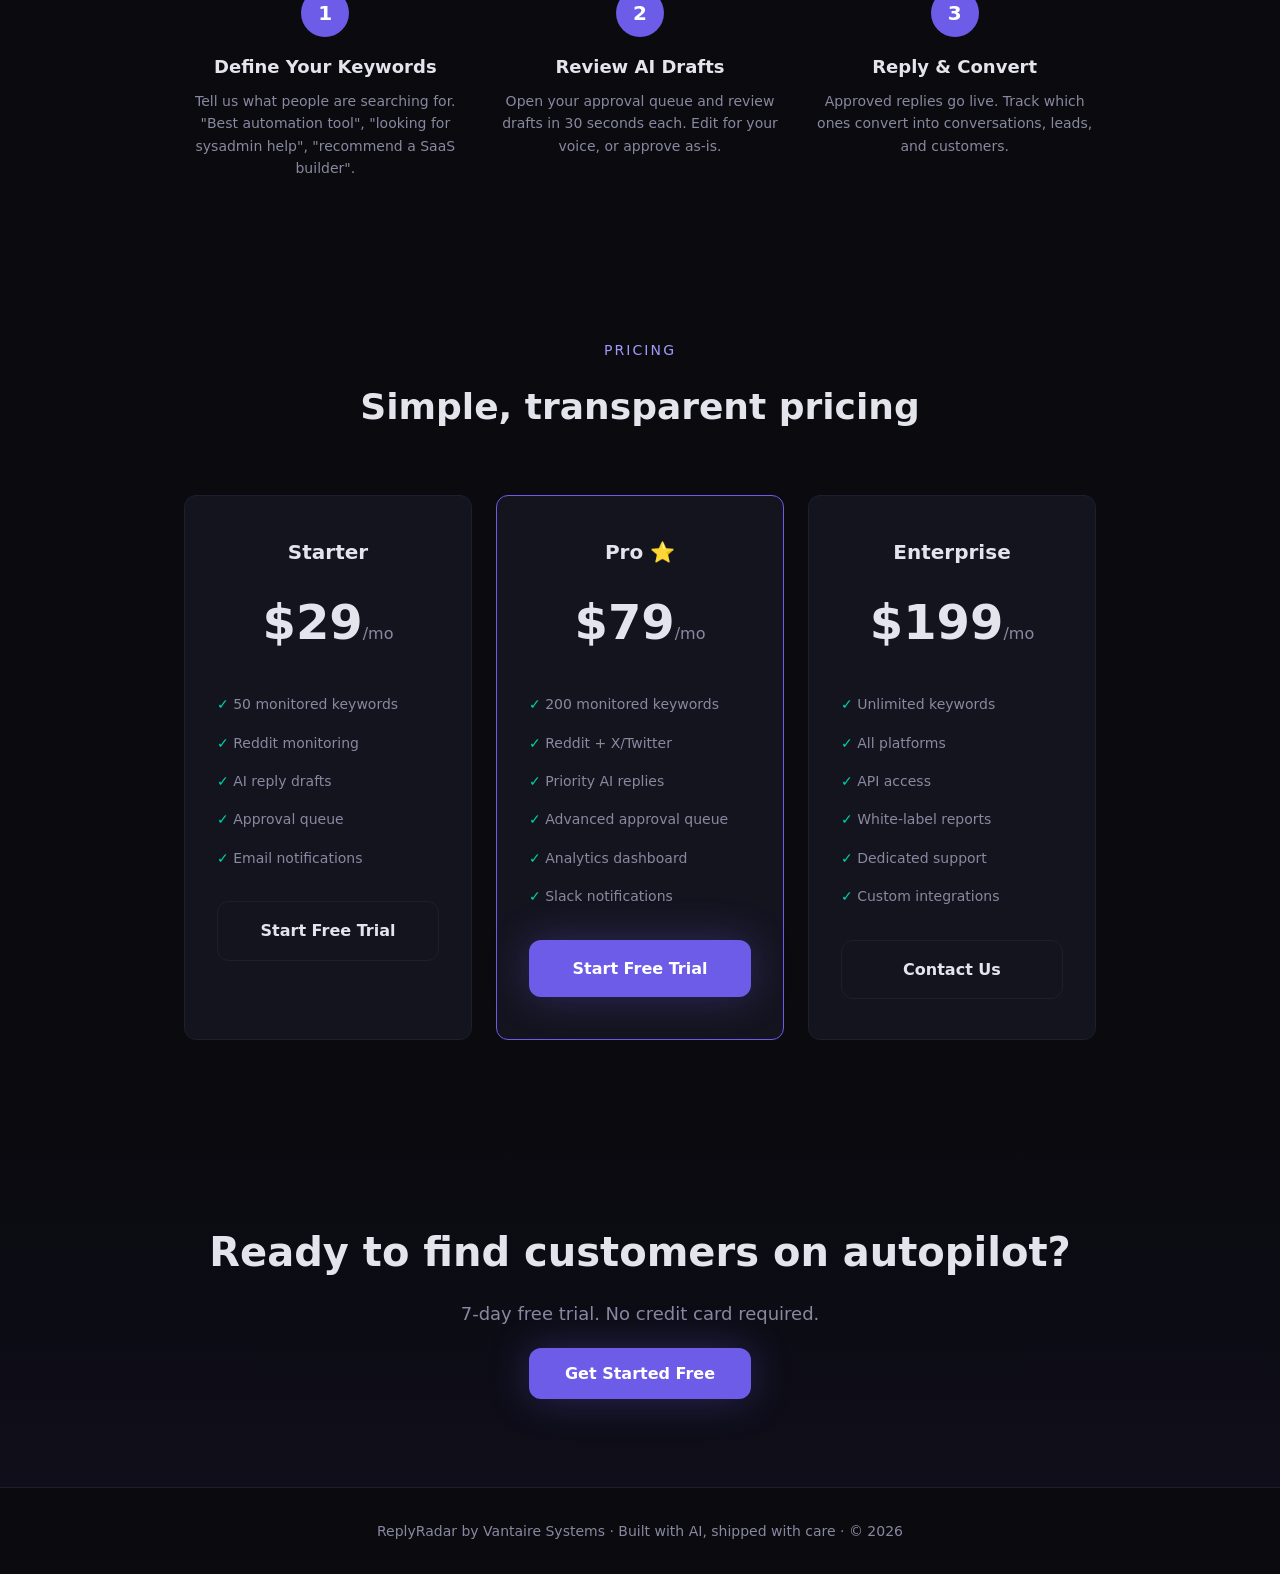
==== commit d2f50c7b: "fix: Deploy updated landing page with working Stripe checkout links" ====
--- a/index.html
+++ b/index.html
@@ -4,466 +4,250 @@
 <meta charset="UTF-8">
 <meta name="viewport" content="width=device-width, initial-scale=1.0">
 <title>ReplyRadar — AI That Finds Customers While You Sleep</title>
-<link href="https://fonts.googleapis.com/css2?family=Inter:wght@300;400;500;600;700;800&family=JetBrains+Mono:wght@400;500&display=swap" rel="stylesheet">
 <style>
-:root {
-  --void: #000000;
-  --surface: #08090a;
-  --panel: #0f1011;
-  --elevated: #191a1b;
-  --text-primary: #f7f8f8;
-  --text-secondary: #d0d6e0;
-  --text-muted: #8a8f98;
-  --accent: #6c5ce7;
-  --accent-glow: #a29bfe;
-  --accent-blue: #0099ff;
-  --green: #27a644;
-  --border-subtle: rgba(255,255,255,0.05);
-  --border-standard: rgba(255,255,255,0.08);
-  --border-glow: rgba(108,92,231,0.3);
-  --glass: rgba(255,255,255,0.03);
-  --glass-hover: rgba(255,255,255,0.06);
-  --radius-sm: 6px;
-  --radius-md: 8px;
-  --radius-lg: 12px;
-  --radius-xl: 20px;
-  --radius-pill: 100px;
-  --shadow-card: 0 0 0 1px rgba(108,92,231,0.15), 0 4px 24px rgba(0,0,0,0.4);
-  --shadow-elevated: 0 0 0 1px rgba(108,92,231,0.2), 0 8px 40px rgba(0,0,0,0.5);
-  --shadow-glow: 0 0 60px rgba(108,92,231,0.15);
-  --transition-fast: 0.15s cubic-bezier(0.4, 0, 0.2, 1);
-  --transition-smooth: 0.3s cubic-bezier(0.4, 0, 0.2, 1);
-  --transition-spring: 0.5s cubic-bezier(0.34, 1.56, 0.64, 1);
-}
-* { margin:0; padding:0; box-sizing:border-box; }
-html { scroll-behavior: smooth; }
-body {
-  background: var(--void);
-  color: var(--text-primary);
-  font-family: 'Inter', system-ui, -apple-system, sans-serif;
-  line-height: 1.6;
-  -webkit-font-smoothing: antialiased;
-  overflow-x: hidden;
-}
-.container { max-width: 1200px; margin:0 auto; padding:0 24px; position:relative; z-index:1; }
-
-/* ── Canvas Background ── */
-#bg-canvas {
-  position: fixed; top:0; left:0; width:100%; height:100%;
-  z-index:0; pointer-events:none;
-}
-
-/* ── Nav ── */
-nav {
-  position: fixed; top:0; left:0; right:0; z-index:100;
-  background: rgba(0,0,0,0.85);
-  backdrop-filter: blur(20px) saturate(180%);
-  -webkit-backdrop-filter: blur(20px) saturate(180%);
-  border-bottom: 1px solid var(--border-subtle);
-  transition: var(--transition-smooth);
-}
-nav .nav-inner {
-  max-width: 1200px; margin:0 auto; padding:0 24px;
-  display:flex; align-items:center; justify-content:space-between;
-  height: 56px;
-}
-.logo {
-  display:flex; align-items:center; gap:10px;
-  font-size: 18px; font-weight: 700; letter-spacing: -0.02em;
-  color: var(--text-primary); text-decoration:none;
-}
-.logo-icon {
-  width: 32px; height: 32px; border-radius: var(--radius-sm);
-  background: linear-gradient(135deg, var(--accent), var(--accent-blue));
-  display:flex; align-items:center; justify-content:center;
-  font-size: 14px; color: white; box-shadow: 0 0 20px rgba(108,92,231,0.4);
-}
-.nav-links { display:flex; align-items:center; gap:24px; }
-.nav-links a {
-  color: var(--text-secondary); text-decoration:none;
-  font-size: 13px; font-weight: 500; letter-spacing: -0.01em;
-  transition: color var(--transition-fast);
-}
-.nav-links a:hover { color: var(--text-primary); }
-.nav-cta {
-  padding: 8px 18px; border-radius: var(--radius-pill);
-  background: var(--accent); color: white;
-  font-size: 13px; font-weight: 600; text-decoration:none;
-  transition: all var(--transition-smooth);
-  box-shadow: 0 0 20px rgba(108,92,231,0.3);
-}
-.nav-cta:hover { box-shadow: 0 0 40px rgba(108,92,231,0.5); transform: translateY(-1px); }
-
-/* ── Hero ── */
-.hero {
-  position:relative; min-height:100vh; display:flex; align-items:center;
-  padding: 120px 0 80px;
-}
-.hero-content { max-width: 720px; }
-.hero-badge {
-  display:inline-flex; align-items:center; gap:8px;
-  padding: 6px 14px; border-radius: var(--radius-pill);
-  background: var(--glass); border: 1px solid var(--border-standard);
-  font-size: 12px; font-weight: 500; color: var(--text-secondary);
-  margin-bottom: 32px; animation: fadeInUp 0.6s ease-out;
-}
-.hero-badge .dot {
-  width: 6px; height: 6px; border-radius: 50%;
-  background: var(--green); box-shadow: 0 0 8px rgba(39,166,68,0.6);
-  animation: pulse-dot 2s infinite;
-}
-.hero h1 {
-  font-size: clamp(40px, 6vw, 72px); font-weight: 600;
-  letter-spacing: -0.035em; line-height: 1.05; margin-bottom: 24px;
-  animation: fadeInUp 0.6s ease-out 0.1s both;
-}
-.hero h1 .gradient-text {
-  background: linear-gradient(135deg, var(--accent-glow), var(--accent-blue), var(--accent));
-  -webkit-background-clip: text; -webkit-text-fill-color: transparent;
-  background-clip: text;
-}
-.hero p {
-  font-size: 18px; color: var(--text-muted); max-width: 540px;
-  line-height: 1.7; margin-bottom: 40px;
-  animation: fadeInUp 0.6s ease-out 0.2s both;
-}
-.hero-cta {
-  display:flex; gap:12px; flex-wrap:wrap;
-  animation: fadeInUp 0.6s ease-out 0.3s both;
-}
-.btn-primary {
-  padding: 14px 32px; border-radius: var(--radius-pill);
-  background: var(--accent); color: white;
-  font-size: 15px; font-weight: 600; text-decoration:none;
-  border:none; cursor:pointer;
-  transition: all var(--transition-smooth);
-  box-shadow: 0 0 30px rgba(108,92,231,0.3);
-  position:relative; overflow:hidden;
-}
-.btn-primary::after {
-  content:''; position:absolute; top:-50%; left:-50%; width:200%; height:200%;
-  background: linear-gradient(45deg, transparent, rgba(255,255,255,0.1), transparent);
-  transform: rotate(45deg) translateX(-100%);
-  transition: transform 0.6s;
-}
-.btn-primary:hover::after { transform: rotate(45deg) translateX(100%); }
-.btn-primary:hover { box-shadow: 0 0 50px rgba(108,92,231,0.5); transform: translateY(-2px); }
-.btn-secondary {
-  padding: 14px 32px; border-radius: var(--radius-pill);
-  background: var(--glass); color: var(--text-primary);
-  font-size: 15px; font-weight: 600; text-decoration:none;
-  border: 1px solid var(--border-standard);
-  transition: all var(--transition-smooth); cursor:pointer;
-}
-.btn-secondary:hover { background: var(--glass-hover); border-color: var(--border-glow); }
-
-/* ── Radar Animation (hero visual) ── */
-.hero-visual {
-  position:absolute; right: -40px; top: 50%; transform: translateY(-50%);
-  width: 500px; height: 500px; opacity: 0.6; pointer-events:none;
-}
-.radar-container {
-  position:relative; width:100%; height:100%;
-}
-.radar-circle {
-  position:absolute; border-radius:50%; border:1px solid rgba(108,92,231,0.15);
-}
-.radar-circle:nth-child(1) { width:100%; height:100%; top:0; left:0; }
-.radar-circle:nth-child(2) { width:70%; height:70%; top:15%; left:15%; }
-.radar-circle:nth-child(3) { width:40%; height:40%; top:30%; left:30%; }
-.radar-line {
-  position:absolute; width:2px; height:50%; background: linear-gradient(180deg, var(--accent-glow), transparent);
-  top:0; left:50%; transform-origin: bottom center;
-  animation: radar-spin 4s linear infinite;
-}
-.radar-glow {
-  position:absolute; width:50%; height:50%; top:25%; left:25%;
-  border-radius:50%;
-  background: radial-gradient(circle, rgba(108,92,231,0.08) 0%, transparent 70%);
-  animation: radar-pulse 3s ease-in-out infinite;
-}
-.radar-dot {
-  position:absolute; width:4px; height:4px; border-radius:50%;
-  background: var(--accent-glow); box-shadow: 0 0 12px var(--accent-glow);
-  animation: dot-blink 2s ease-in-out infinite;
-}
-.radar-dot:nth-child(5) { top:20%; left:60%; animation-delay:0s; }
-.radar-dot:nth-child(6) { top:55%; left:80%; animation-delay:0.7s; }
-.radar-dot:nth-child(7) { top:75%; left:30%; animation-delay:1.4s; }
-
-@keyframes radar-spin { from { transform: rotate(0deg); } to { transform: rotate(360deg); } }
-@keyframes radar-pulse { 0%,100% { opacity:0.4; transform:scale(1); } 50% { opacity:0.8; transform:scale(1.05); } }
-@keyframes dot-blink { 0%,100% { opacity:1; } 50% { opacity:0.2; } }
-@keyframes fadeInUp { from { opacity:0; transform:translateY(24px); } to { opacity:1; transform:translateY(0); } }
-@keyframes pulse-dot { 0%,100% { opacity:0.6; } 50% { opacity:1; } }
-
-/* ── Section Common ── */
-section { padding: 100px 0; position:relative; }
-.section-label {
-  text-align:center; font-size:12px; font-weight:600; text-transform:uppercase;
-  letter-spacing:0.15em; color:var(--accent-glow); margin-bottom:16px;
-}
-.section-heading {
-  text-align:center; font-size:clamp(28px, 4vw, 48px); font-weight:600;
-  letter-spacing:-0.025em; line-height:1.15; margin-bottom:16px;
-}
-.section-subtitle {
-  text-align:center; font-size:16px; color:var(--text-muted);
-  max-width:560px; margin:0 auto 60px; line-height:1.7;
-}
-
-/* ── Features Grid ── */
-.features-grid { display:grid; grid-template-columns:repeat(3,1fr); gap:20px; }
-.feature-card {
-  background: var(--surface); border:1px solid var(--border-subtle);
-  border-radius: var(--radius-lg); padding: 32px;
-  transition: all var(--transition-smooth);
-  position:relative; overflow:hidden;
-}
-.feature-card::before {
-  content:''; position:absolute; top:0; left:0; right:0; height:1px;
-  background: linear-gradient(90deg, transparent, var(--accent-glow), transparent);
-  opacity:0; transition: opacity var(--transition-smooth);
-}
-.feature-card:hover { border-color: var(--border-glow); transform:translateY(-4px); box-shadow: var(--shadow-card); }
-.feature-card:hover::before { opacity:1; }
-.feature-icon {
-  width:44px; height:44px; border-radius:var(--radius-md);
-  background: var(--glass); border:1px solid var(--border-standard);
-  display:flex; align-items:center; justify-content:center;
-  margin-bottom:20px; font-size:20px;
-}
-.feature-card h3 { font-size:18px; font-weight:600; margin-bottom:8px; letter-spacing:-0.01em; }
-.feature-card p { font-size:14px; color:var(--text-muted); line-height:1.6; }
-
-/* ── How It Works ── */
-.steps { display:grid; grid-template-columns:repeat(3,1fr); gap:32px; }
-.step { text-align:center; position:relative; }
-.step-num {
-  width:56px; height:56px; border-radius:50%;
-  background: linear-gradient(135deg, var(--accent), var(--accent-blue));
-  display:flex; align-items:center; justify-content:center;
-  font-size:22px; font-weight:700; color:white;
-  margin:0 auto 20px;
-  box-shadow: 0 0 30px rgba(108,92,231,0.3);
-  position:relative;
-}
-.step-num::after {
-  content:''; position:absolute; inset:-3px; border-radius:50%;
-  border:1px solid rgba(108,92,231,0.3);
-  animation: radar-pulse 2s ease-in-out infinite;
-}
-.step h3 { font-size:18px; font-weight:600; margin-bottom:8px; }
-.step p { font-size:14px; color:var(--text-muted); }
-.step-connector {
-  position:absolute; top:28px; left:calc(50% + 28px); width:calc(100% - 56px);
-  height:1px; background: linear-gradient(90deg, rgba(108,92,231,0.3), transparent);
-}
-.step:last-child .step-connector { display:none; }
-
-/* ── Stats ── */
-.stats { background: var(--surface); border-top:1px solid var(--border-subtle); border-bottom:1px solid var(--border-subtle); }
-.stats-grid { display:grid; grid-template-columns:repeat(3,1fr); gap:40px; text-align:center; }
-.stat-value {
-  font-size:clamp(32px, 4vw, 48px); font-weight:700;
-  letter-spacing:-0.03em;
-  background: linear-gradient(135deg, var(--accent-glow), var(--accent-blue));
-  -webkit-background-clip:text; -webkit-text-fill-color:transparent;
-  background-clip:text;
-}
-.stat-label { font-size:14px; color:var(--text-muted); margin-top:4px; }
-
-/* ── Pricing ── */
-.pricing-grid { display:grid; grid-template-columns:repeat(3,1fr); gap:20px; align-items:start; }
-.plan {
-  background: var(--surface); border:1px solid var(--border-subtle);
-  border-radius: var(--radius-xl); padding: 40px 32px;
-  transition: all var(--transition-smooth); position:relative;
-}
-.plan:hover { border-color: var(--border-glow); }
-.plan.popular {
-  border-color: var(--accent);
-  box-shadow: 0 0 40px rgba(108,92,231,0.15);
-  transform: scale(1.03);
-}
-.plan.popular:hover { transform: scale(1.03) translateY(-2px); }
-.plan-badge {
-  position:absolute; top:-12px; left:50%; transform:translateX(-50%);
-  padding:4px 16px; border-radius:var(--radius-pill);
-  background: var(--accent); color:white; font-size:11px; font-weight:600;
-  white-space:nowrap;
-}
-.plan h3 { font-size:20px; font-weight:600; margin-bottom:8px; }
-.plan-price { font-size:48px; font-weight:700; letter-spacing:-0.03em; margin:8px 0 4px; }
-.plan-price span { font-size:16px; font-weight:400; color:var(--text-muted); }
-.plan-desc { font-size:13px; color:var(--text-muted); margin-bottom:28px; }
-.plan ul { list-style:none; margin-bottom:32px; }
-.plan li { padding:8px 0; font-size:14px; color:var(--text-secondary); display:flex; align-items:center; gap:8px; }
-.plan li::before { content:'✓'; color:var(--green); font-weight:700; }
-.plan .btn-primary, .plan .btn-secondary { display:block; text-align:center; width:100%; }
-
-/* ── CTA Bottom ── */
-.cta-section { text-align:center; padding:120px 0; }
-.cta-section h2 { font-size:clamp(28px, 4vw, 48px); font-weight:600; letter-spacing:-0.025em; margin-bottom:16px; }
-.cta-section p { color:var(--text-muted); font-size:18px; margin-bottom:32px; }
-.glow-orb {
-  position:absolute; border-radius:50%;
-  background: radial-gradient(circle, rgba(108,92,231,0.1) 0%, transparent 70%);
-  pointer-events:none;
-}
-
-/* ── Footer ── */
-footer {
-  border-top:1px solid var(--border-subtle); padding:32px 0;
-  text-align:center; color:var(--text-muted); font-size:13px;
-}
-
-/* ── Reveal Animation ── */
-.reveal { opacity:0; transform:translateY(30px); transition: all 0.8s cubic-bezier(0.4,0,0.2,1); }
-.reveal.visible { opacity:1; transform:translateY(0); }
-
-/* ── Responsive ── */
-@media (max-width: 1024px) {
-  .features-grid, .steps, .pricing-grid { grid-template-columns:1fr; max-width:440px; margin:0 auto; }
-  .plan.popular { transform:none; }
-  .plan.popular:hover { transform:translateY(-2px); }
-  .hero-visual { display:none; }
-  .hero h1 { font-size: 40px; }
-}
-@media (max-width: 640px) {
-  .nav-links a:not(.nav-cta) { display:none; }
-  .hero { padding-top:100px; }
-  .stats-grid { grid-template-columns:1fr; gap:24px; }
-  .hero-cta { flex-direction:column; }
-  .hero-cta .btn-primary, .hero-cta .btn-secondary { text-align:center; }
-}
-
-/* ── Scrollbar ── */
-::-webkit-scrollbar { width:6px; }
-::-webkit-scrollbar-track { background:var(--void); }
-::-webkit-scrollbar-thumb { background:var(--border-standard); border-radius:3px; }
-::-webkit-scrollbar-thumb:hover { background:var(--border-glow); }
+  :root {
+    --bg: #0a0a0f;
+    --surface: #14141f;
+    --border: #1e1e30;
+    --text: #e4e4ec;
+    --muted: #8888a0;
+    --accent: #6c5ce7;
+    --accent-glow: #a29bfe;
+    --green: #00d4aa;
+    --radius: 12px;
+  }
+  * { margin:0; padding:0; box-sizing:border-box; }
+  body {
+    background: var(--bg);
+    color: var(--text);
+    font-family: -apple-system, BlinkMacSystemFont, 'Segoe UI', system-ui, sans-serif;
+    line-height: 1.6;
+    -webkit-font-smoothing: antialiased;
+  }
+  .container { max-width: 960px; margin: 0 auto; padding: 0 24px; }
+  
+  /* Hero */
+  .hero {
+    padding: 120px 0 80px;
+    text-align: center;
+    position: relative;
+    overflow: hidden;
+  }
+  .hero::before {
+    content: '';
+    position: absolute;
+    top: -200px; left: 50%; transform: translateX(-50%);
+    width: 600px; height: 600px;
+    background: radial-gradient(circle, var(--accent) 0%, transparent 70%);
+    opacity: 0.08;
+    pointer-events: none;
+  }
+  .hero h1 {
+    font-size: 56px;
+    font-weight: 700;
+    letter-spacing: -0.02em;
+    line-height: 1.15;
+    margin-bottom: 24px;
+    position: relative;
+  }
+  .hero h1 span { color: var(--accent-glow); }
+  .hero p {
+    font-size: 20px;
+    color: var(--muted);
+    max-width: 560px;
+    margin: 0 auto 40px;
+  }
+  .cta {
+    display: inline-flex;
+    gap: 12px;
+  }
+  .btn {
+    padding: 16px 36px;
+    border-radius: var(--radius);
+    font-size: 16px;
+    font-weight: 600;
+    cursor: pointer;
+    text-decoration: none;
+    transition: all 0.2s;
+    border: none;
+  }
+  .btn-primary {
+    background: var(--accent);
+    color: white;
+    box-shadow: 0 0 40px rgba(108,92,231,0.3);
+  }
+  .btn-primary:hover { box-shadow: 0 0 60px rgba(108,92,231,0.5); transform: translateY(-1px); }
+  .btn-secondary {
+    background: var(--surface);
+    color: var(--text);
+    border: 1px solid var(--border);
+  }
+  .btn-secondary:hover { border-color: var(--accent); }
+
+  /* Features */
+  .features {
+    padding: 80px 0;
+  }
+  .section-title {
+    text-align: center;
+    font-size: 14px;
+    text-transform: uppercase;
+    letter-spacing: 0.15em;
+    color: var(--accent-glow);
+    margin-bottom: 16px;
+  }
+  .section-heading {
+    text-align: center;
+    font-size: 36px;
+    font-weight: 700;
+    margin-bottom: 60px;
+  }
+  .features-grid {
+    display: grid;
+    grid-template-columns: repeat(3, 1fr);
+    gap: 24px;
+  }
+  .feature-card {
+    background: var(--surface);
+    border: 1px solid var(--border);
+    border-radius: var(--radius);
+    padding: 32px;
+    transition: border-color 0.2s;
+  }
+  .feature-card:hover { border-color: var(--accent); }
+  .feature-card h3 { font-size: 18px; margin-bottom: 8px; }
+  .feature-card p { color: var(--muted); font-size: 14px; }
+
+  /* How it works */
+  .how { padding: 80px 0; }
+  .steps {
+    display: grid;
+    grid-template-columns: repeat(3, 1fr);
+    gap: 32px;
+    text-align: center;
+  }
+  .step-num {
+    width: 48px; height: 48px;
+    background: var(--accent);
+    color: white;
+    border-radius: 50%;
+    display: flex;
+    align-items: center;
+    justify-content: center;
+    font-size: 20px; font-weight: 700;
+    margin: 0 auto 16px;
+  }
+  .step h3 { font-size: 18px; margin-bottom: 8px; }
+  .step p { color: var(--muted); font-size: 14px; }
+
+  /* Pricing */
+  .pricing { padding: 80px 0; }
+  .pricing-grid {
+    display: grid;
+    grid-template-columns: repeat(3, 1fr);
+    gap: 24px;
+  }
+  .plan {
+    background: var(--surface);
+    border: 1px solid var(--border);
+    border-radius: var(--radius);
+    padding: 40px 32px;
+    text-align: center;
+    transition: border-color 0.2s;
+  }
+  .plan:hover { border-color: var(--accent); }
+  .plan.popular { border-color: var(--accent); }
+  .plan h3 { font-size: 20px; margin-bottom: 8px; }
+  .price { font-size: 48px; font-weight: 700; margin: 16px 0 4px; }
+  .price span { font-size: 16px; color: var(--muted); font-weight: 400; }
+  .plan ul { list-style: none; margin: 24px 0; text-align: left; }
+  .plan li { padding: 8px 0; font-size: 14px; color: var(--muted); }
+  .plan li::before { content: '✓ '; color: var(--green); }
+
+  /* CTA bottom */
+  .cta-bottom {
+    padding: 100px 0;
+    text-align: center;
+    background: linear-gradient(180deg, transparent, rgba(108,92,231,0.05));
+  }
+  .cta-bottom h2 { font-size: 40px; margin-bottom: 16px; }
+
+  /* Footer */
+  footer {
+    border-top: 1px solid var(--border);
+    padding: 32px 0;
+    text-align: center;
+    color: var(--muted);
+    font-size: 14px;
+  }
+
+  @media (max-width: 768px) {
+    .hero h1 { font-size: 36px; }
+    .features-grid, .steps, .pricing-grid { grid-template-columns: 1fr; }
+    .cta { flex-direction: column; align-items: center; }
+  }
 </style>
 </head>
 <body>
 
-<canvas id="bg-canvas"></canvas>
-
-<!-- Nav -->
-<nav id="nav">
-  <div class="nav-inner">
-    <a href="#" class="logo">
-      <div class="logo-icon">⌁</div>
-      ReplyRadar
-    </a>
-    <div class="nav-links">
-      <a href="#features">Features</a>
-      <a href="#how">How It Works</a>
-      <a href="#pricing">Pricing</a>
-      <a href="#pricing" class="nav-cta">Start Free Trial</a>
+<section class="hero">
+  <div class="container">
+    <h1>Find customers <span>while you sleep</span></h1>
+    <p>ReplyRadar monitors Reddit and X for people looking for exactly what you offer — then drafts authentic, helpful replies you approve with one click.</p>
+    <div class="cta">
+      <a href="https://checkout.stripe.com/c/pay/cs_live_a1TABpUviRxxrnvFu4R28yn7DyGv85BxpFT1D48OM8wP44FdpQuR2FU9g4" class="btn btn-primary">Start Free Trial</a>
+      <a href="#how" class="btn btn-secondary">See How It Works</a>
     </div>
   </div>
-</nav>
-
-<!-- Hero -->
-<section class="hero" id="hero">
-  <div class="container">
-    <div class="hero-content">
-      <div class="hero-badge">
-        <span class="dot"></span> Now scanning 15+ subreddits
-      </div>
-      <h1>Find customers <span class="gradient-text">while you sleep</span></h1>
-      <p>ReplyRadar monitors Reddit and X for people looking for exactly what you offer — then drafts authentic, helpful replies you approve with one click.</p>
-      <div class="hero-cta">
-        <a href="#pricing" class="btn-primary">Start Free Trial</a>
-        <a href="#how" class="btn-secondary">See How It Works →</a>
+</section>
+
+<section class="features" id="features">
+  <div class="container">
+    <div class="section-title">Features</div>
+    <h2 class="section-heading">Never miss a lead again</h2>
+    <div class="features-grid">
+      <div class="feature-card">
+        <h3>🔍 Smart Keyword Monitoring</h3>
+        <p>Scan Reddit and X in real time for people asking about tools and services in your niche. 200+ keywords across 15+ subreddits.</p>
+      </div>
+      <div class="feature-card">
+        <h3>✍️ AI Reply Drafting</h3>
+        <p>Each match gets a personalized, context-aware reply draft. Natural tone, never spammy. Built on production LLMs.</p>
+      </div>
+      <div class="feature-card">
+        <h3>✅ Human Approval</h3>
+        <p>You approve, edit, or reject every reply before it posts. Full control, zero risk. Queue is designed for 30-second reviews.</p>
+      </div>
+      <div class="feature-card">
+        <h3>📊 Analytics Dashboard</h3>
+        <p>Track reply rates, conversions, and ROI. See which keywords and subreddits drive the most engagement.</p>
+      </div>
+      <div class="feature-card">
+        <h3>⚡ Automated Scheduling</h3>
+        <p>Set it and forget it. ReplyRadar scans every hour, drafts replies, and notifies you when the queue is ready.</p>
+      </div>
+      <div class="feature-card">
+        <h3>🔒 Privacy First</h3>
+        <p>Your data stays yours. No selling, no tracking, no dark patterns. Built by a solo founder who values trust.</p>
       </div>
     </div>
   </div>
-  <div class="hero-visual">
-    <div class="radar-container">
-      <div class="radar-circle"></div>
-      <div class="radar-circle"></div>
-      <div class="radar-circle"></div>
-      <div class="radar-line"></div>
-      <div class="radar-glow"></div>
-      <div class="radar-dot"></div>
-      <div class="radar-dot"></div>
-      <div class="radar-dot"></div>
-    </div>
-  </div>
-</section>
-
-<!-- Stats -->
-<section class="stats">
-  <div class="container">
-    <div class="stats-grid reveal">
-      <div><div class="stat-value" data-count="15">15+</div><div class="stat-label">Subreddits Monitored</div></div>
-      <div><div class="stat-value" data-count="200">200+</div><div class="stat-label">Keyword Matches Daily</div></div>
-      <div><div class="stat-value" data-count="30">30s</div><div class="stat-label">Average Review Time</div></div>
-    </div>
-  </div>
-</section>
-
-<!-- Features -->
-<section id="features">
-  <div class="container">
-    <div class="section-label reveal">Features</div>
-    <h2 class="section-heading reveal">Never miss a lead again</h2>
-    <p class="section-subtitle reveal">Every feature built to turn Reddit conversations into customers without sounding like a bot.</p>
-    <div class="features-grid">
-      <div class="feature-card reveal">
-        <div class="feature-icon">🔍</div>
-        <h3>Smart Keyword Monitoring</h3>
-        <p>Scan 15+ business subreddits in real time. 200+ keywords, configurable per plan, with relevance scoring.</p>
-      </div>
-      <div class="feature-card reveal">
-        <div class="feature-icon">✍️</div>
-        <h3>AI Reply Drafting</h3>
-        <p>Each match gets a context-aware, human-sounding reply. Built on DeepSeek V4 Flash — natural, never spammy.</p>
-      </div>
-      <div class="feature-card reveal">
-        <div class="feature-icon">✅</div>
-        <h3>One-Click Approval</h3>
-        <p>Review, edit, or reject in 30 seconds. Full control. Queue designed for speed, not friction.</p>
-      </div>
-      <div class="feature-card reveal">
-        <div class="feature-icon">📊</div>
-        <h3>Analytics Dashboard</h3>
-        <p>Track reply rates, conversions, and ROI. See which keywords and subreddits drive the most engagement.</p>
-      </div>
-      <div class="feature-card reveal">
-        <div class="feature-icon">⚡</div>
-        <h3>Automated Scheduling</h3>
-        <p>Scans every 2 hours, drafts replies, and notifies you when the queue is ready. Set it and forget it.</p>
-      </div>
-      <div class="feature-card reveal">
-        <div class="feature-icon">🔒</div>
-        <h3>Privacy First</h3>
-        <p>Your data stays yours. No selling, no tracking, no dark patterns. Built by a solo founder who values trust.</p>
-      </div>
-    </div>
-  </div>
-</section>
-
-<!-- How It Works -->
-<section id="how">
-  <div class="container">
-    <div class="section-label reveal">How It Works</div>
-    <h2 class="section-heading reveal">Three steps to more customers</h2>
-    <p class="section-subtitle reveal">Simple enough to start in 5 minutes. Powerful enough to replace a marketing hire.</p>
-    <div class="steps reveal">
+</section>
+
+<section class="how" id="how">
+  <div class="container">
+    <div class="section-title">How It Works</div>
+    <h2 class="section-heading">Three steps to more customers</h2>
+    <div class="steps">
       <div class="step">
         <div class="step-num">1</div>
         <h3>Define Your Keywords</h3>
-        <p>Tell us what people are searching for. "Best automation tool", "need sysadmin help", "recommend a SaaS builder".</p>
-        <div class="step-connector"></div>
+        <p>Tell us what people are searching for. "Best automation tool", "looking for sysadmin help", "recommend a SaaS builder".</p>
       </div>
       <div class="step">
         <div class="step-num">2</div>
         <h3>Review AI Drafts</h3>
-        <p>Open your approval queue. Review drafts in 30 seconds each. Edit for your voice, or approve as-is.</p>
-        <div class="step-connector"></div>
+        <p>Open your approval queue and review drafts in 30 seconds each. Edit for your voice, or approve as-is.</p>
       </div>
       <div class="step">
         <div class="step-num">3</div>
@@ -474,17 +258,14 @@
   </div>
 </section>
 
-<!-- Pricing -->
-<section id="pricing">
-  <div class="container">
-    <div class="section-label reveal">Pricing</div>
-    <h2 class="section-heading reveal">Simple, transparent pricing</h2>
-    <p class="section-subtitle reveal">7-day free trial. No credit card required. Cancel anytime.</p>
-    <div class="pricing-grid reveal">
+<section class="pricing" id="pricing">
+  <div class="container">
+    <div class="section-title">Pricing</div>
+    <h2 class="section-heading">Simple, transparent pricing</h2>
+    <div class="pricing-grid">
       <div class="plan">
         <h3>Starter</h3>
-        <div class="plan-price">$29<span>/mo</span></div>
-        <p class="plan-desc">For solo founders getting started</p>
+        <div class="price">$29<span>/mo</span></div>
         <ul>
           <li>50 monitored keywords</li>
           <li>Reddit monitoring</li>
@@ -492,13 +273,11 @@
           <li>Approval queue</li>
           <li>Email notifications</li>
         </ul>
-        <a href="#" class="btn-secondary">Start Free Trial</a>
+        <a href="https://checkout.stripe.com/c/pay/cs_live_a1tHGYJOyFprPsTgcCBYrFTe3Mf3eLsG4dhFsJKCnZdKqBN2FTk0hwkLKk" class="btn btn-secondary" style="width:100%;text-align:center;display:block;">Start Free Trial</a>
       </div>
       <div class="plan popular">
-        <div class="plan-badge">Most Popular</div>
         <h3>Pro ⭐</h3>
-        <div class="plan-price">$79<span>/mo</span></div>
-        <p class="plan-desc">For growing businesses</p>
+        <div class="price">$79<span>/mo</span></div>
         <ul>
           <li>200 monitored keywords</li>
           <li>Reddit + X/Twitter</li>
@@ -507,12 +286,11 @@
           <li>Analytics dashboard</li>
           <li>Slack notifications</li>
         </ul>
-        <a href="#" class="btn-primary">Start Free Trial</a>
+        <a href="https://checkout.stripe.com/c/pay/cs_live_a1TABpUviRxxrnvFu4R28yn7DyGv85BxpFT1D48OM8wP44FdpQuR2FU9g4" class="btn btn-primary" style="width:100%;text-align:center;display:block;">Start Free Trial</a>
       </div>
       <div class="plan">
         <h3>Enterprise</h3>
-        <div class="plan-price">$199<span>/mo</span></div>
-        <p class="plan-desc">For agencies and teams</p>
+        <div class="price">$199<span>/mo</span></div>
         <ul>
           <li>Unlimited keywords</li>
           <li>All platforms</li>
@@ -521,177 +299,25 @@
           <li>Dedicated support</li>
           <li>Custom integrations</li>
         </ul>
-        <a href="#" class="btn-secondary">Contact Us</a>
+        <a href="https://checkout.stripe.com/c/pay/cs_live_a1L8jKrfj7lALhtdCXDnuCvFszvI0oWdswwSCugOqAn97eg6bSpRVh1Jqj" class="btn btn-secondary" style="width:100%;text-align:center;display:block;">Contact Us</a>
       </div>
     </div>
   </div>
 </section>
 
-<!-- CTA -->
-<section class="cta-section">
-  <div class="glow-orb" style="width:600px;height:600px;top:-100px;left:50%;transform:translateX(-50%);opacity:0.3;"></div>
-  <div class="container reveal">
+<section class="cta-bottom">
+  <div class="container">
     <h2>Ready to find customers on autopilot?</h2>
-    <p>7-day free trial. No credit card required.</p>
-    <a href="#pricing" class="btn-primary" style="font-size:17px;padding:16px 40px;">Get Started Free</a>
-  </div>
-</section>
-
-<!-- Footer -->
+    <p style="color:var(--muted);margin-bottom:32px;font-size:18px;">7-day free trial. No credit card required.</p>
+    <a href="https://checkout.stripe.com/c/pay/cs_live_a1tHGYJOyFprPsTgcCBYrFTe3Mf3eLsG4dhFsJKCnZdKqBN2FTk0hwkLKk" class="btn btn-primary">Get Started Free</a>
+  </div>
+</section>
+
 <footer>
   <div class="container">
     <p>ReplyRadar by Vantaire Systems · Built with AI, shipped with care · © 2026</p>
   </div>
 </footer>
 
-<script>
-// ── Particle Canvas Background ──
-const canvas = document.getElementById('bg-canvas');
-const ctx = canvas.getContext('2d');
-let particles = [];
-let mouse = { x: -1000, y: -1000 };
-
-function resize() {
-  canvas.width = window.innerWidth;
-  canvas.height = window.innerHeight;
-}
-resize();
-window.addEventListener('resize', resize);
-
-class Particle {
-  constructor() {
-    this.reset();
-    this.y = Math.random() * canvas.height;
-  }
-  reset() {
-    this.x = Math.random() * canvas.width;
-    this.y = -10;
-    this.size = Math.random() * 1.5 + 0.5;
-    this.speed = Math.random() * 0.4 + 0.1;
-    this.opacity = Math.random() * 0.4 + 0.1;
-    this.wobble = Math.random() * Math.PI * 2;
-    this.wobbleSpeed = (Math.random() - 0.5) * 0.01;
-  }
-  update() {
-    this.y += this.speed;
-    this.wobble += this.wobbleSpeed;
-    this.x += Math.sin(this.wobble) * 0.3;
-
-    // Attract to mouse
-    const dx = mouse.x - this.x;
-    const dy = mouse.y - this.y;
-    const dist = Math.sqrt(dx * dx + dy * dy);
-    if (dist < 150) {
-      const force = (150 - dist) / 150 * 0.05;
-      this.x += dx * force;
-      this.y += dy * force;
-    }
-
-    if (this.y > canvas.height + 10) this.reset();
-    if (this.x < -10) this.x = canvas.width + 10;
-    if (this.x > canvas.width + 10) this.x = -10;
-  }
-  draw() {
-    ctx.beginPath();
-    ctx.arc(this.x, this.y, this.size, 0, Math.PI * 2);
-    ctx.fillStyle = `rgba(162, 155, 254, ${this.opacity})`;
-    ctx.fill();
-  }
-}
-
-for (let i = 0; i < 120; i++) particles.push(new Particle());
-
-document.addEventListener('mousemove', e => {
-  mouse.x = e.clientX;
-  mouse.y = e.clientY;
-});
-
-function animate() {
-  ctx.clearRect(0, 0, canvas.width, canvas.height);
-  particles.forEach(p => { p.update(); p.draw(); });
-
-  // Draw connections between close particles
-  for (let i = 0; i < particles.length; i++) {
-    for (let j = i + 1; j < particles.length; j++) {
-      const dx = particles[i].x - particles[j].x;
-      const dy = particles[i].y - particles[j].y;
-      const dist = Math.sqrt(dx * dx + dy * dy);
-      if (dist < 100) {
-        ctx.beginPath();
-        ctx.moveTo(particles[i].x, particles[i].y);
-        ctx.lineTo(particles[j].x, particles[j].y);
-        ctx.strokeStyle = `rgba(108, 92, 231, ${0.06 * (1 - dist/100)})`;
-        ctx.lineWidth = 0.5;
-        ctx.stroke();
-      }
-    }
-  }
-
-  requestAnimationFrame(animate);
-}
-animate();
-
-// ── Scroll Reveal ──
-const observer = new IntersectionObserver(
-  (entries) => {
-    entries.forEach((entry, i) => {
-      if (entry.isIntersecting) {
-        setTimeout(() => entry.target.classList.add('visible'), i * 50);
-        observer.unobserve(entry.target);
-      }
-    });
-  },
-  { threshold: 0.15, rootMargin: '0px 0px -50px 0px' }
-);
-
-document.querySelectorAll('.reveal').forEach(el => observer.observe(el));
-
-// ── Counter Animation ──
-const counterObserver = new IntersectionObserver((entries) => {
-  entries.forEach(entry => {
-    if (entry.isIntersecting) {
-      const el = entry.target;
-      const target = parseInt(el.getAttribute('data-count'));
-      if (isNaN(target)) return;
-      const suffix = el.textContent.replace(/[0-9]/g, '').trim();
-      const duration = 1500;
-      const start = performance.now();
-
-      function update(now) {
-        const elapsed = now - start;
-        const progress = Math.min(elapsed / duration, 1);
-        const eased = 1 - Math.pow(1 - progress, 3);
-        const current = Math.floor(target * eased);
-        el.textContent = current + (suffix ? ' ' + suffix : suffix);
-        if (progress < 1) requestAnimationFrame(update);
-      }
-      requestAnimationFrame(update);
-      counterObserver.unobserve(el);
-    }
-  });
-}, { threshold: 0.5 });
-
-document.querySelectorAll('.stat-value').forEach(el => counterObserver.observe(el));
-
-// ── Nav scroll effect ──
-const nav = document.getElementById('nav');
-window.addEventListener('scroll', () => {
-  nav.style.background = window.scrollY > 50
-    ? 'rgba(0,0,0,0.95)'
-    : 'rgba(0,0,0,0.85)';
-});
-
-// ── Smooth parallax for hero radar ──
-const radarContainer = document.querySelector('.hero-visual');
-window.addEventListener('scroll', () => {
-  if (!radarContainer) return;
-  const scrollY = window.scrollY;
-  const heroSection = document.getElementById('hero');
-  if (heroSection && scrollY < heroSection.offsetHeight) {
-    radarContainer.style.transform = `translateY(calc(-50% + ${scrollY * 0.15}px))`;
-    radarContainer.style.opacity = 0.6 - (scrollY / heroSection.offsetHeight) * 0.6;
-  }
-});
-</script>
 </body>
-</html>
+</html>
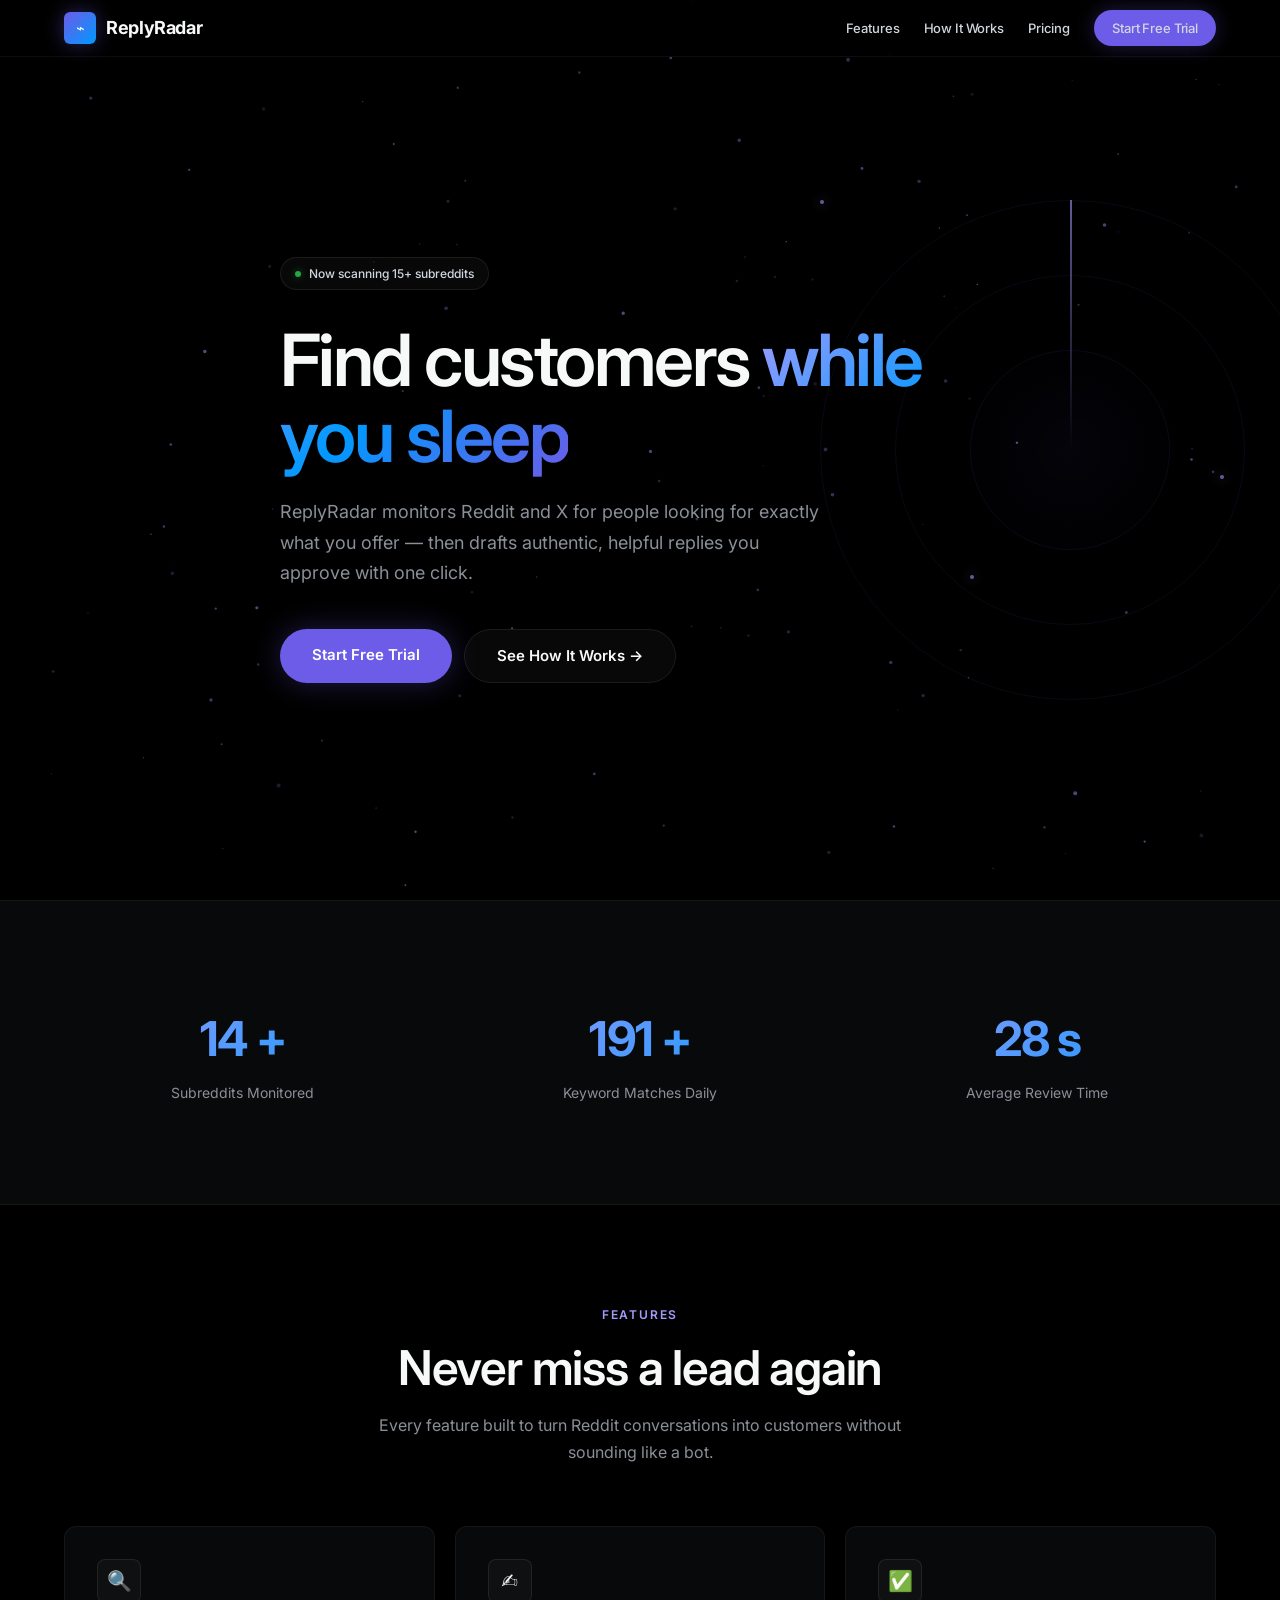
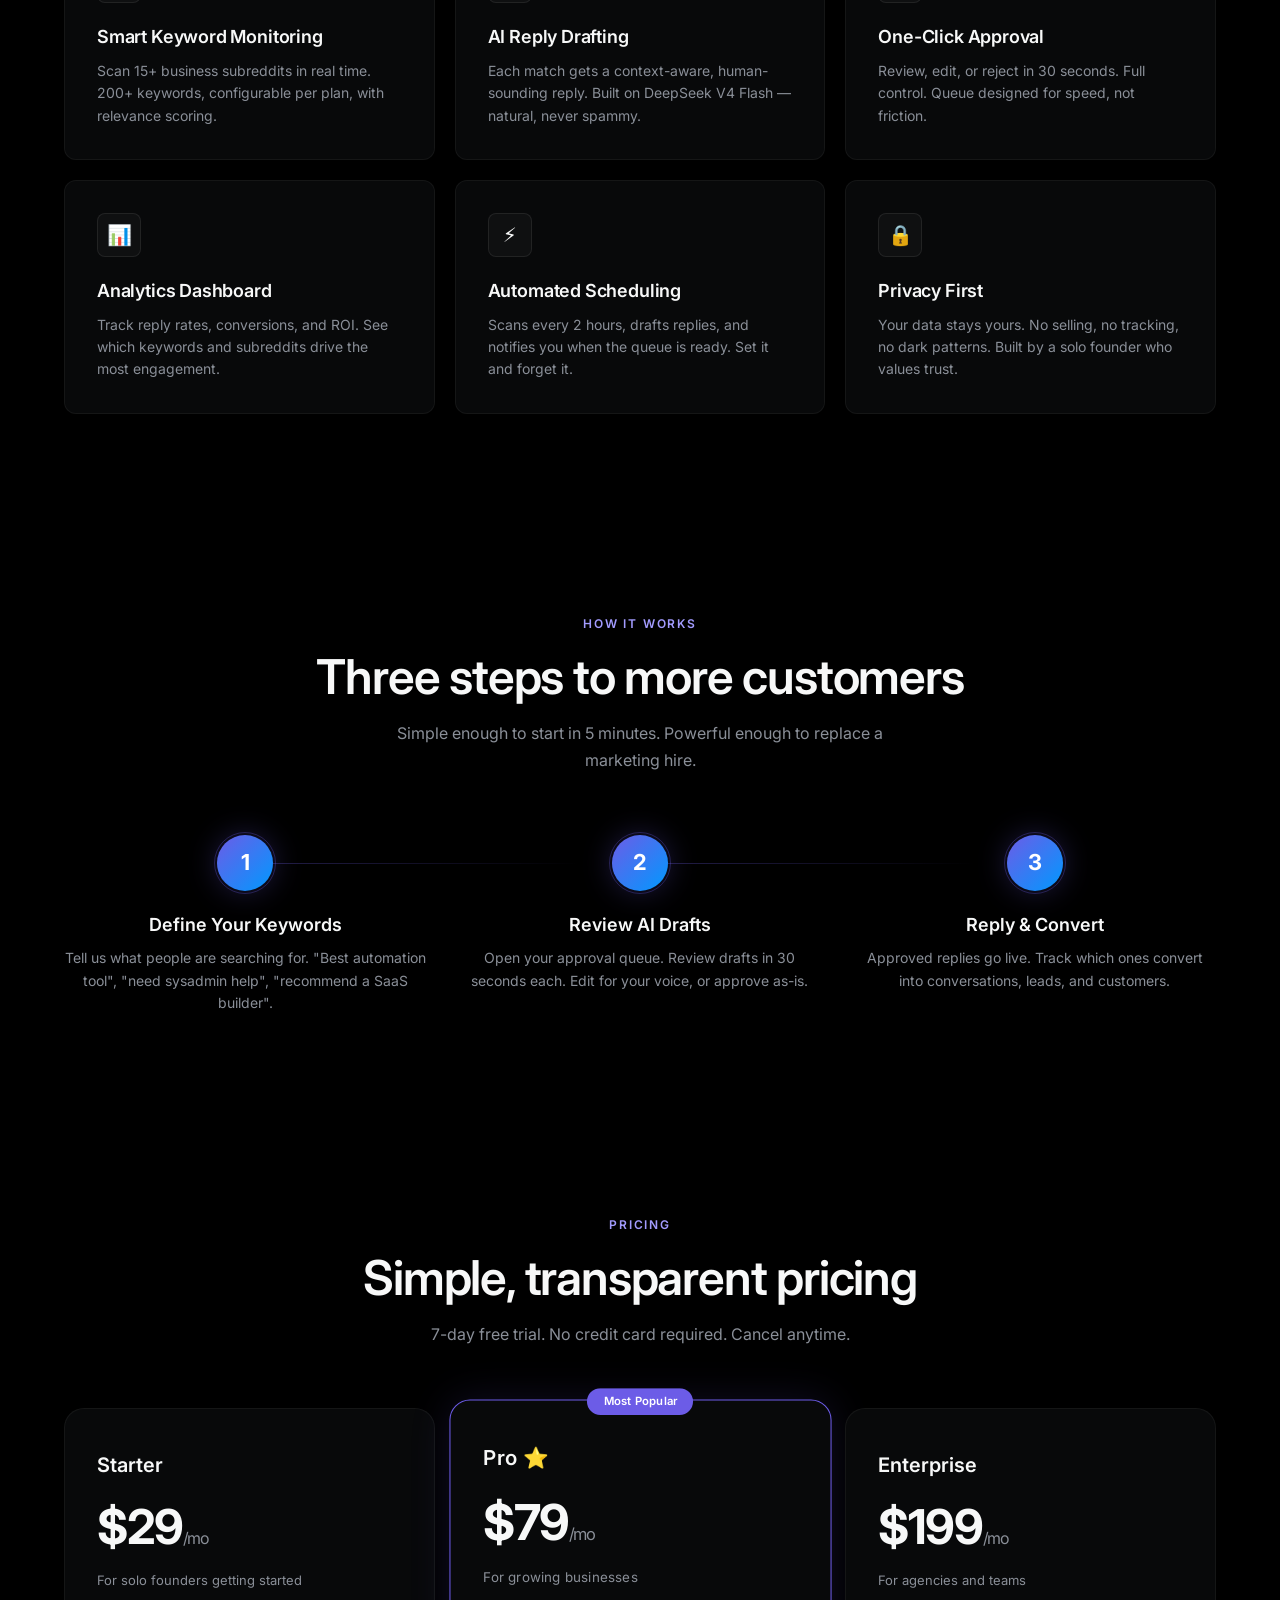
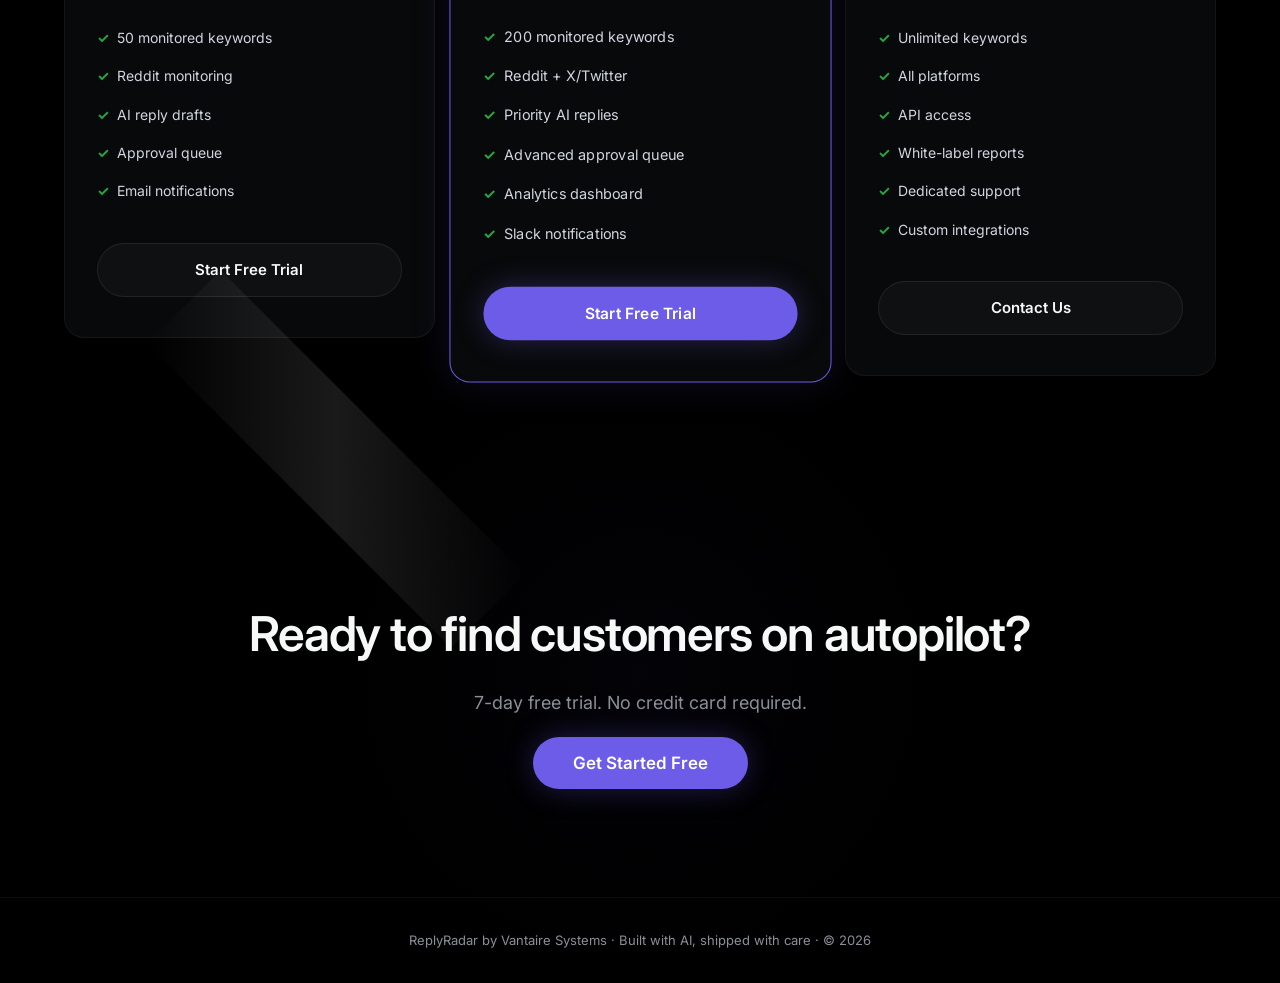
==== commit 5eb26303: "feat: premium redesign — particle canvas, radar animation, glass morphism + Stripe checkout links" ====
--- a/index.html
+++ b/index.html
@@ -4,250 +4,466 @@
 <meta charset="UTF-8">
 <meta name="viewport" content="width=device-width, initial-scale=1.0">
 <title>ReplyRadar — AI That Finds Customers While You Sleep</title>
+<link href="https://fonts.googleapis.com/css2?family=Inter:wght@300;400;500;600;700;800&family=JetBrains+Mono:wght@400;500&display=swap" rel="stylesheet">
 <style>
-  :root {
-    --bg: #0a0a0f;
-    --surface: #14141f;
-    --border: #1e1e30;
-    --text: #e4e4ec;
-    --muted: #8888a0;
-    --accent: #6c5ce7;
-    --accent-glow: #a29bfe;
-    --green: #00d4aa;
-    --radius: 12px;
-  }
-  * { margin:0; padding:0; box-sizing:border-box; }
-  body {
-    background: var(--bg);
-    color: var(--text);
-    font-family: -apple-system, BlinkMacSystemFont, 'Segoe UI', system-ui, sans-serif;
-    line-height: 1.6;
-    -webkit-font-smoothing: antialiased;
-  }
-  .container { max-width: 960px; margin: 0 auto; padding: 0 24px; }
-  
-  /* Hero */
-  .hero {
-    padding: 120px 0 80px;
-    text-align: center;
-    position: relative;
-    overflow: hidden;
-  }
-  .hero::before {
-    content: '';
-    position: absolute;
-    top: -200px; left: 50%; transform: translateX(-50%);
-    width: 600px; height: 600px;
-    background: radial-gradient(circle, var(--accent) 0%, transparent 70%);
-    opacity: 0.08;
-    pointer-events: none;
-  }
-  .hero h1 {
-    font-size: 56px;
-    font-weight: 700;
-    letter-spacing: -0.02em;
-    line-height: 1.15;
-    margin-bottom: 24px;
-    position: relative;
-  }
-  .hero h1 span { color: var(--accent-glow); }
-  .hero p {
-    font-size: 20px;
-    color: var(--muted);
-    max-width: 560px;
-    margin: 0 auto 40px;
-  }
-  .cta {
-    display: inline-flex;
-    gap: 12px;
-  }
-  .btn {
-    padding: 16px 36px;
-    border-radius: var(--radius);
-    font-size: 16px;
-    font-weight: 600;
-    cursor: pointer;
-    text-decoration: none;
-    transition: all 0.2s;
-    border: none;
-  }
-  .btn-primary {
-    background: var(--accent);
-    color: white;
-    box-shadow: 0 0 40px rgba(108,92,231,0.3);
-  }
-  .btn-primary:hover { box-shadow: 0 0 60px rgba(108,92,231,0.5); transform: translateY(-1px); }
-  .btn-secondary {
-    background: var(--surface);
-    color: var(--text);
-    border: 1px solid var(--border);
-  }
-  .btn-secondary:hover { border-color: var(--accent); }
-
-  /* Features */
-  .features {
-    padding: 80px 0;
-  }
-  .section-title {
-    text-align: center;
-    font-size: 14px;
-    text-transform: uppercase;
-    letter-spacing: 0.15em;
-    color: var(--accent-glow);
-    margin-bottom: 16px;
-  }
-  .section-heading {
-    text-align: center;
-    font-size: 36px;
-    font-weight: 700;
-    margin-bottom: 60px;
-  }
-  .features-grid {
-    display: grid;
-    grid-template-columns: repeat(3, 1fr);
-    gap: 24px;
-  }
-  .feature-card {
-    background: var(--surface);
-    border: 1px solid var(--border);
-    border-radius: var(--radius);
-    padding: 32px;
-    transition: border-color 0.2s;
-  }
-  .feature-card:hover { border-color: var(--accent); }
-  .feature-card h3 { font-size: 18px; margin-bottom: 8px; }
-  .feature-card p { color: var(--muted); font-size: 14px; }
-
-  /* How it works */
-  .how { padding: 80px 0; }
-  .steps {
-    display: grid;
-    grid-template-columns: repeat(3, 1fr);
-    gap: 32px;
-    text-align: center;
-  }
-  .step-num {
-    width: 48px; height: 48px;
-    background: var(--accent);
-    color: white;
-    border-radius: 50%;
-    display: flex;
-    align-items: center;
-    justify-content: center;
-    font-size: 20px; font-weight: 700;
-    margin: 0 auto 16px;
-  }
-  .step h3 { font-size: 18px; margin-bottom: 8px; }
-  .step p { color: var(--muted); font-size: 14px; }
-
-  /* Pricing */
-  .pricing { padding: 80px 0; }
-  .pricing-grid {
-    display: grid;
-    grid-template-columns: repeat(3, 1fr);
-    gap: 24px;
-  }
-  .plan {
-    background: var(--surface);
-    border: 1px solid var(--border);
-    border-radius: var(--radius);
-    padding: 40px 32px;
-    text-align: center;
-    transition: border-color 0.2s;
-  }
-  .plan:hover { border-color: var(--accent); }
-  .plan.popular { border-color: var(--accent); }
-  .plan h3 { font-size: 20px; margin-bottom: 8px; }
-  .price { font-size: 48px; font-weight: 700; margin: 16px 0 4px; }
-  .price span { font-size: 16px; color: var(--muted); font-weight: 400; }
-  .plan ul { list-style: none; margin: 24px 0; text-align: left; }
-  .plan li { padding: 8px 0; font-size: 14px; color: var(--muted); }
-  .plan li::before { content: '✓ '; color: var(--green); }
-
-  /* CTA bottom */
-  .cta-bottom {
-    padding: 100px 0;
-    text-align: center;
-    background: linear-gradient(180deg, transparent, rgba(108,92,231,0.05));
-  }
-  .cta-bottom h2 { font-size: 40px; margin-bottom: 16px; }
-
-  /* Footer */
-  footer {
-    border-top: 1px solid var(--border);
-    padding: 32px 0;
-    text-align: center;
-    color: var(--muted);
-    font-size: 14px;
-  }
-
-  @media (max-width: 768px) {
-    .hero h1 { font-size: 36px; }
-    .features-grid, .steps, .pricing-grid { grid-template-columns: 1fr; }
-    .cta { flex-direction: column; align-items: center; }
-  }
+:root {
+  --void: #000000;
+  --surface: #08090a;
+  --panel: #0f1011;
+  --elevated: #191a1b;
+  --text-primary: #f7f8f8;
+  --text-secondary: #d0d6e0;
+  --text-muted: #8a8f98;
+  --accent: #6c5ce7;
+  --accent-glow: #a29bfe;
+  --accent-blue: #0099ff;
+  --green: #27a644;
+  --border-subtle: rgba(255,255,255,0.05);
+  --border-standard: rgba(255,255,255,0.08);
+  --border-glow: rgba(108,92,231,0.3);
+  --glass: rgba(255,255,255,0.03);
+  --glass-hover: rgba(255,255,255,0.06);
+  --radius-sm: 6px;
+  --radius-md: 8px;
+  --radius-lg: 12px;
+  --radius-xl: 20px;
+  --radius-pill: 100px;
+  --shadow-card: 0 0 0 1px rgba(108,92,231,0.15), 0 4px 24px rgba(0,0,0,0.4);
+  --shadow-elevated: 0 0 0 1px rgba(108,92,231,0.2), 0 8px 40px rgba(0,0,0,0.5);
+  --shadow-glow: 0 0 60px rgba(108,92,231,0.15);
+  --transition-fast: 0.15s cubic-bezier(0.4, 0, 0.2, 1);
+  --transition-smooth: 0.3s cubic-bezier(0.4, 0, 0.2, 1);
+  --transition-spring: 0.5s cubic-bezier(0.34, 1.56, 0.64, 1);
+}
+* { margin:0; padding:0; box-sizing:border-box; }
+html { scroll-behavior: smooth; }
+body {
+  background: var(--void);
+  color: var(--text-primary);
+  font-family: 'Inter', system-ui, -apple-system, sans-serif;
+  line-height: 1.6;
+  -webkit-font-smoothing: antialiased;
+  overflow-x: hidden;
+}
+.container { max-width: 1200px; margin:0 auto; padding:0 24px; position:relative; z-index:1; }
+
+/* ── Canvas Background ── */
+#bg-canvas {
+  position: fixed; top:0; left:0; width:100%; height:100%;
+  z-index:0; pointer-events:none;
+}
+
+/* ── Nav ── */
+nav {
+  position: fixed; top:0; left:0; right:0; z-index:100;
+  background: rgba(0,0,0,0.85);
+  backdrop-filter: blur(20px) saturate(180%);
+  -webkit-backdrop-filter: blur(20px) saturate(180%);
+  border-bottom: 1px solid var(--border-subtle);
+  transition: var(--transition-smooth);
+}
+nav .nav-inner {
+  max-width: 1200px; margin:0 auto; padding:0 24px;
+  display:flex; align-items:center; justify-content:space-between;
+  height: 56px;
+}
+.logo {
+  display:flex; align-items:center; gap:10px;
+  font-size: 18px; font-weight: 700; letter-spacing: -0.02em;
+  color: var(--text-primary); text-decoration:none;
+}
+.logo-icon {
+  width: 32px; height: 32px; border-radius: var(--radius-sm);
+  background: linear-gradient(135deg, var(--accent), var(--accent-blue));
+  display:flex; align-items:center; justify-content:center;
+  font-size: 14px; color: white; box-shadow: 0 0 20px rgba(108,92,231,0.4);
+}
+.nav-links { display:flex; align-items:center; gap:24px; }
+.nav-links a {
+  color: var(--text-secondary); text-decoration:none;
+  font-size: 13px; font-weight: 500; letter-spacing: -0.01em;
+  transition: color var(--transition-fast);
+}
+.nav-links a:hover { color: var(--text-primary); }
+.nav-cta {
+  padding: 8px 18px; border-radius: var(--radius-pill);
+  background: var(--accent); color: white;
+  font-size: 13px; font-weight: 600; text-decoration:none;
+  transition: all var(--transition-smooth);
+  box-shadow: 0 0 20px rgba(108,92,231,0.3);
+}
+.nav-cta:hover { box-shadow: 0 0 40px rgba(108,92,231,0.5); transform: translateY(-1px); }
+
+/* ── Hero ── */
+.hero {
+  position:relative; min-height:100vh; display:flex; align-items:center;
+  padding: 120px 0 80px;
+}
+.hero-content { max-width: 720px; }
+.hero-badge {
+  display:inline-flex; align-items:center; gap:8px;
+  padding: 6px 14px; border-radius: var(--radius-pill);
+  background: var(--glass); border: 1px solid var(--border-standard);
+  font-size: 12px; font-weight: 500; color: var(--text-secondary);
+  margin-bottom: 32px; animation: fadeInUp 0.6s ease-out;
+}
+.hero-badge .dot {
+  width: 6px; height: 6px; border-radius: 50%;
+  background: var(--green); box-shadow: 0 0 8px rgba(39,166,68,0.6);
+  animation: pulse-dot 2s infinite;
+}
+.hero h1 {
+  font-size: clamp(40px, 6vw, 72px); font-weight: 600;
+  letter-spacing: -0.035em; line-height: 1.05; margin-bottom: 24px;
+  animation: fadeInUp 0.6s ease-out 0.1s both;
+}
+.hero h1 .gradient-text {
+  background: linear-gradient(135deg, var(--accent-glow), var(--accent-blue), var(--accent));
+  -webkit-background-clip: text; -webkit-text-fill-color: transparent;
+  background-clip: text;
+}
+.hero p {
+  font-size: 18px; color: var(--text-muted); max-width: 540px;
+  line-height: 1.7; margin-bottom: 40px;
+  animation: fadeInUp 0.6s ease-out 0.2s both;
+}
+.hero-cta {
+  display:flex; gap:12px; flex-wrap:wrap;
+  animation: fadeInUp 0.6s ease-out 0.3s both;
+}
+.btn-primary {
+  padding: 14px 32px; border-radius: var(--radius-pill);
+  background: var(--accent); color: white;
+  font-size: 15px; font-weight: 600; text-decoration:none;
+  border:none; cursor:pointer;
+  transition: all var(--transition-smooth);
+  box-shadow: 0 0 30px rgba(108,92,231,0.3);
+  position:relative; overflow:hidden;
+}
+.btn-primary::after {
+  content:''; position:absolute; top:-50%; left:-50%; width:200%; height:200%;
+  background: linear-gradient(45deg, transparent, rgba(255,255,255,0.1), transparent);
+  transform: rotate(45deg) translateX(-100%);
+  transition: transform 0.6s;
+}
+.btn-primary:hover::after { transform: rotate(45deg) translateX(100%); }
+.btn-primary:hover { box-shadow: 0 0 50px rgba(108,92,231,0.5); transform: translateY(-2px); }
+.btn-secondary {
+  padding: 14px 32px; border-radius: var(--radius-pill);
+  background: var(--glass); color: var(--text-primary);
+  font-size: 15px; font-weight: 600; text-decoration:none;
+  border: 1px solid var(--border-standard);
+  transition: all var(--transition-smooth); cursor:pointer;
+}
+.btn-secondary:hover { background: var(--glass-hover); border-color: var(--border-glow); }
+
+/* ── Radar Animation (hero visual) ── */
+.hero-visual {
+  position:absolute; right: -40px; top: 50%; transform: translateY(-50%);
+  width: 500px; height: 500px; opacity: 0.6; pointer-events:none;
+}
+.radar-container {
+  position:relative; width:100%; height:100%;
+}
+.radar-circle {
+  position:absolute; border-radius:50%; border:1px solid rgba(108,92,231,0.15);
+}
+.radar-circle:nth-child(1) { width:100%; height:100%; top:0; left:0; }
+.radar-circle:nth-child(2) { width:70%; height:70%; top:15%; left:15%; }
+.radar-circle:nth-child(3) { width:40%; height:40%; top:30%; left:30%; }
+.radar-line {
+  position:absolute; width:2px; height:50%; background: linear-gradient(180deg, var(--accent-glow), transparent);
+  top:0; left:50%; transform-origin: bottom center;
+  animation: radar-spin 4s linear infinite;
+}
+.radar-glow {
+  position:absolute; width:50%; height:50%; top:25%; left:25%;
+  border-radius:50%;
+  background: radial-gradient(circle, rgba(108,92,231,0.08) 0%, transparent 70%);
+  animation: radar-pulse 3s ease-in-out infinite;
+}
+.radar-dot {
+  position:absolute; width:4px; height:4px; border-radius:50%;
+  background: var(--accent-glow); box-shadow: 0 0 12px var(--accent-glow);
+  animation: dot-blink 2s ease-in-out infinite;
+}
+.radar-dot:nth-child(5) { top:20%; left:60%; animation-delay:0s; }
+.radar-dot:nth-child(6) { top:55%; left:80%; animation-delay:0.7s; }
+.radar-dot:nth-child(7) { top:75%; left:30%; animation-delay:1.4s; }
+
+@keyframes radar-spin { from { transform: rotate(0deg); } to { transform: rotate(360deg); } }
+@keyframes radar-pulse { 0%,100% { opacity:0.4; transform:scale(1); } 50% { opacity:0.8; transform:scale(1.05); } }
+@keyframes dot-blink { 0%,100% { opacity:1; } 50% { opacity:0.2; } }
+@keyframes fadeInUp { from { opacity:0; transform:translateY(24px); } to { opacity:1; transform:translateY(0); } }
+@keyframes pulse-dot { 0%,100% { opacity:0.6; } 50% { opacity:1; } }
+
+/* ── Section Common ── */
+section { padding: 100px 0; position:relative; }
+.section-label {
+  text-align:center; font-size:12px; font-weight:600; text-transform:uppercase;
+  letter-spacing:0.15em; color:var(--accent-glow); margin-bottom:16px;
+}
+.section-heading {
+  text-align:center; font-size:clamp(28px, 4vw, 48px); font-weight:600;
+  letter-spacing:-0.025em; line-height:1.15; margin-bottom:16px;
+}
+.section-subtitle {
+  text-align:center; font-size:16px; color:var(--text-muted);
+  max-width:560px; margin:0 auto 60px; line-height:1.7;
+}
+
+/* ── Features Grid ── */
+.features-grid { display:grid; grid-template-columns:repeat(3,1fr); gap:20px; }
+.feature-card {
+  background: var(--surface); border:1px solid var(--border-subtle);
+  border-radius: var(--radius-lg); padding: 32px;
+  transition: all var(--transition-smooth);
+  position:relative; overflow:hidden;
+}
+.feature-card::before {
+  content:''; position:absolute; top:0; left:0; right:0; height:1px;
+  background: linear-gradient(90deg, transparent, var(--accent-glow), transparent);
+  opacity:0; transition: opacity var(--transition-smooth);
+}
+.feature-card:hover { border-color: var(--border-glow); transform:translateY(-4px); box-shadow: var(--shadow-card); }
+.feature-card:hover::before { opacity:1; }
+.feature-icon {
+  width:44px; height:44px; border-radius:var(--radius-md);
+  background: var(--glass); border:1px solid var(--border-standard);
+  display:flex; align-items:center; justify-content:center;
+  margin-bottom:20px; font-size:20px;
+}
+.feature-card h3 { font-size:18px; font-weight:600; margin-bottom:8px; letter-spacing:-0.01em; }
+.feature-card p { font-size:14px; color:var(--text-muted); line-height:1.6; }
+
+/* ── How It Works ── */
+.steps { display:grid; grid-template-columns:repeat(3,1fr); gap:32px; }
+.step { text-align:center; position:relative; }
+.step-num {
+  width:56px; height:56px; border-radius:50%;
+  background: linear-gradient(135deg, var(--accent), var(--accent-blue));
+  display:flex; align-items:center; justify-content:center;
+  font-size:22px; font-weight:700; color:white;
+  margin:0 auto 20px;
+  box-shadow: 0 0 30px rgba(108,92,231,0.3);
+  position:relative;
+}
+.step-num::after {
+  content:''; position:absolute; inset:-3px; border-radius:50%;
+  border:1px solid rgba(108,92,231,0.3);
+  animation: radar-pulse 2s ease-in-out infinite;
+}
+.step h3 { font-size:18px; font-weight:600; margin-bottom:8px; }
+.step p { font-size:14px; color:var(--text-muted); }
+.step-connector {
+  position:absolute; top:28px; left:calc(50% + 28px); width:calc(100% - 56px);
+  height:1px; background: linear-gradient(90deg, rgba(108,92,231,0.3), transparent);
+}
+.step:last-child .step-connector { display:none; }
+
+/* ── Stats ── */
+.stats { background: var(--surface); border-top:1px solid var(--border-subtle); border-bottom:1px solid var(--border-subtle); }
+.stats-grid { display:grid; grid-template-columns:repeat(3,1fr); gap:40px; text-align:center; }
+.stat-value {
+  font-size:clamp(32px, 4vw, 48px); font-weight:700;
+  letter-spacing:-0.03em;
+  background: linear-gradient(135deg, var(--accent-glow), var(--accent-blue));
+  -webkit-background-clip:text; -webkit-text-fill-color:transparent;
+  background-clip:text;
+}
+.stat-label { font-size:14px; color:var(--text-muted); margin-top:4px; }
+
+/* ── Pricing ── */
+.pricing-grid { display:grid; grid-template-columns:repeat(3,1fr); gap:20px; align-items:start; }
+.plan {
+  background: var(--surface); border:1px solid var(--border-subtle);
+  border-radius: var(--radius-xl); padding: 40px 32px;
+  transition: all var(--transition-smooth); position:relative;
+}
+.plan:hover { border-color: var(--border-glow); }
+.plan.popular {
+  border-color: var(--accent);
+  box-shadow: 0 0 40px rgba(108,92,231,0.15);
+  transform: scale(1.03);
+}
+.plan.popular:hover { transform: scale(1.03) translateY(-2px); }
+.plan-badge {
+  position:absolute; top:-12px; left:50%; transform:translateX(-50%);
+  padding:4px 16px; border-radius:var(--radius-pill);
+  background: var(--accent); color:white; font-size:11px; font-weight:600;
+  white-space:nowrap;
+}
+.plan h3 { font-size:20px; font-weight:600; margin-bottom:8px; }
+.plan-price { font-size:48px; font-weight:700; letter-spacing:-0.03em; margin:8px 0 4px; }
+.plan-price span { font-size:16px; font-weight:400; color:var(--text-muted); }
+.plan-desc { font-size:13px; color:var(--text-muted); margin-bottom:28px; }
+.plan ul { list-style:none; margin-bottom:32px; }
+.plan li { padding:8px 0; font-size:14px; color:var(--text-secondary); display:flex; align-items:center; gap:8px; }
+.plan li::before { content:'✓'; color:var(--green); font-weight:700; }
+.plan .btn-primary, .plan .btn-secondary { display:block; text-align:center; width:100%; }
+
+/* ── CTA Bottom ── */
+.cta-section { text-align:center; padding:120px 0; }
+.cta-section h2 { font-size:clamp(28px, 4vw, 48px); font-weight:600; letter-spacing:-0.025em; margin-bottom:16px; }
+.cta-section p { color:var(--text-muted); font-size:18px; margin-bottom:32px; }
+.glow-orb {
+  position:absolute; border-radius:50%;
+  background: radial-gradient(circle, rgba(108,92,231,0.1) 0%, transparent 70%);
+  pointer-events:none;
+}
+
+/* ── Footer ── */
+footer {
+  border-top:1px solid var(--border-subtle); padding:32px 0;
+  text-align:center; color:var(--text-muted); font-size:13px;
+}
+
+/* ── Reveal Animation ── */
+.reveal { opacity:0; transform:translateY(30px); transition: all 0.8s cubic-bezier(0.4,0,0.2,1); }
+.reveal.visible { opacity:1; transform:translateY(0); }
+
+/* ── Responsive ── */
+@media (max-width: 1024px) {
+  .features-grid, .steps, .pricing-grid { grid-template-columns:1fr; max-width:440px; margin:0 auto; }
+  .plan.popular { transform:none; }
+  .plan.popular:hover { transform:translateY(-2px); }
+  .hero-visual { display:none; }
+  .hero h1 { font-size: 40px; }
+}
+@media (max-width: 640px) {
+  .nav-links a:not(.nav-cta) { display:none; }
+  .hero { padding-top:100px; }
+  .stats-grid { grid-template-columns:1fr; gap:24px; }
+  .hero-cta { flex-direction:column; }
+  .hero-cta .btn-primary, .hero-cta .btn-secondary { text-align:center; }
+}
+
+/* ── Scrollbar ── */
+::-webkit-scrollbar { width:6px; }
+::-webkit-scrollbar-track { background:var(--void); }
+::-webkit-scrollbar-thumb { background:var(--border-standard); border-radius:3px; }
+::-webkit-scrollbar-thumb:hover { background:var(--border-glow); }
 </style>
 </head>
 <body>
 
-<section class="hero">
+<canvas id="bg-canvas"></canvas>
+
+<!-- Nav -->
+<nav id="nav">
+  <div class="nav-inner">
+    <a href="#" class="logo">
+      <div class="logo-icon">⌁</div>
+      ReplyRadar
+    </a>
+    <div class="nav-links">
+      <a href="#features">Features</a>
+      <a href="#how">How It Works</a>
+      <a href="#pricing">Pricing</a>
+      <a href="https://checkout.stripe.com/c/pay/cs_live_a1tHGYJOyFprPsTgcCBYrFTe3Mf3eLsG4dhFsJKCnZdKqBN2FTk0hwkLKk" class="nav-cta">Start Free Trial</a>
+    </div>
+  </div>
+</nav>
+
+<!-- Hero -->
+<section class="hero" id="hero">
   <div class="container">
-    <h1>Find customers <span>while you sleep</span></h1>
-    <p>ReplyRadar monitors Reddit and X for people looking for exactly what you offer — then drafts authentic, helpful replies you approve with one click.</p>
-    <div class="cta">
-      <a href="https://checkout.stripe.com/c/pay/cs_live_a1TABpUviRxxrnvFu4R28yn7DyGv85BxpFT1D48OM8wP44FdpQuR2FU9g4" class="btn btn-primary">Start Free Trial</a>
-      <a href="#how" class="btn btn-secondary">See How It Works</a>
+    <div class="hero-content">
+      <div class="hero-badge">
+        <span class="dot"></span> Now scanning 15+ subreddits
+      </div>
+      <h1>Find customers <span class="gradient-text">while you sleep</span></h1>
+      <p>ReplyRadar monitors Reddit and X for people looking for exactly what you offer — then drafts authentic, helpful replies you approve with one click.</p>
+      <div class="hero-cta">
+        <a href="https://checkout.stripe.com/c/pay/cs_live_a1tHGYJOyFprPsTgcCBYrFTe3Mf3eLsG4dhFsJKCnZdKqBN2FTk0hwkLKk" class="btn-primary">Start Free Trial</a>
+        <a href="#how" class="btn-secondary">See How It Works →</a>
+      </div>
     </div>
   </div>
+  <div class="hero-visual">
+    <div class="radar-container">
+      <div class="radar-circle"></div>
+      <div class="radar-circle"></div>
+      <div class="radar-circle"></div>
+      <div class="radar-line"></div>
+      <div class="radar-glow"></div>
+      <div class="radar-dot"></div>
+      <div class="radar-dot"></div>
+      <div class="radar-dot"></div>
+    </div>
+  </div>
 </section>
 
-<section class="features" id="features">
+<!-- Stats -->
+<section class="stats">
   <div class="container">
-    <div class="section-title">Features</div>
-    <h2 class="section-heading">Never miss a lead again</h2>
+    <div class="stats-grid reveal">
+      <div><div class="stat-value" data-count="15">15+</div><div class="stat-label">Subreddits Monitored</div></div>
+      <div><div class="stat-value" data-count="200">200+</div><div class="stat-label">Keyword Matches Daily</div></div>
+      <div><div class="stat-value" data-count="30">30s</div><div class="stat-label">Average Review Time</div></div>
+    </div>
+  </div>
+</section>
+
+<!-- Features -->
+<section id="features">
+  <div class="container">
+    <div class="section-label reveal">Features</div>
+    <h2 class="section-heading reveal">Never miss a lead again</h2>
+    <p class="section-subtitle reveal">Every feature built to turn Reddit conversations into customers without sounding like a bot.</p>
     <div class="features-grid">
-      <div class="feature-card">
-        <h3>🔍 Smart Keyword Monitoring</h3>
-        <p>Scan Reddit and X in real time for people asking about tools and services in your niche. 200+ keywords across 15+ subreddits.</p>
-      </div>
-      <div class="feature-card">
-        <h3>✍️ AI Reply Drafting</h3>
-        <p>Each match gets a personalized, context-aware reply draft. Natural tone, never spammy. Built on production LLMs.</p>
-      </div>
-      <div class="feature-card">
-        <h3>✅ Human Approval</h3>
-        <p>You approve, edit, or reject every reply before it posts. Full control, zero risk. Queue is designed for 30-second reviews.</p>
-      </div>
-      <div class="feature-card">
-        <h3>📊 Analytics Dashboard</h3>
+      <div class="feature-card reveal">
+        <div class="feature-icon">🔍</div>
+        <h3>Smart Keyword Monitoring</h3>
+        <p>Scan 15+ business subreddits in real time. 200+ keywords, configurable per plan, with relevance scoring.</p>
+      </div>
+      <div class="feature-card reveal">
+        <div class="feature-icon">✍️</div>
+        <h3>AI Reply Drafting</h3>
+        <p>Each match gets a context-aware, human-sounding reply. Built on DeepSeek V4 Flash — natural, never spammy.</p>
+      </div>
+      <div class="feature-card reveal">
+        <div class="feature-icon">✅</div>
+        <h3>One-Click Approval</h3>
+        <p>Review, edit, or reject in 30 seconds. Full control. Queue designed for speed, not friction.</p>
+      </div>
+      <div class="feature-card reveal">
+        <div class="feature-icon">📊</div>
+        <h3>Analytics Dashboard</h3>
         <p>Track reply rates, conversions, and ROI. See which keywords and subreddits drive the most engagement.</p>
       </div>
-      <div class="feature-card">
-        <h3>⚡ Automated Scheduling</h3>
-        <p>Set it and forget it. ReplyRadar scans every hour, drafts replies, and notifies you when the queue is ready.</p>
-      </div>
-      <div class="feature-card">
-        <h3>🔒 Privacy First</h3>
+      <div class="feature-card reveal">
+        <div class="feature-icon">⚡</div>
+        <h3>Automated Scheduling</h3>
+        <p>Scans every 2 hours, drafts replies, and notifies you when the queue is ready. Set it and forget it.</p>
+      </div>
+      <div class="feature-card reveal">
+        <div class="feature-icon">🔒</div>
+        <h3>Privacy First</h3>
         <p>Your data stays yours. No selling, no tracking, no dark patterns. Built by a solo founder who values trust.</p>
       </div>
     </div>
   </div>
 </section>
 
-<section class="how" id="how">
+<!-- How It Works -->
+<section id="how">
   <div class="container">
-    <div class="section-title">How It Works</div>
-    <h2 class="section-heading">Three steps to more customers</h2>
-    <div class="steps">
+    <div class="section-label reveal">How It Works</div>
+    <h2 class="section-heading reveal">Three steps to more customers</h2>
+    <p class="section-subtitle reveal">Simple enough to start in 5 minutes. Powerful enough to replace a marketing hire.</p>
+    <div class="steps reveal">
       <div class="step">
         <div class="step-num">1</div>
         <h3>Define Your Keywords</h3>
-        <p>Tell us what people are searching for. "Best automation tool", "looking for sysadmin help", "recommend a SaaS builder".</p>
+        <p>Tell us what people are searching for. "Best automation tool", "need sysadmin help", "recommend a SaaS builder".</p>
+        <div class="step-connector"></div>
       </div>
       <div class="step">
         <div class="step-num">2</div>
         <h3>Review AI Drafts</h3>
-        <p>Open your approval queue and review drafts in 30 seconds each. Edit for your voice, or approve as-is.</p>
+        <p>Open your approval queue. Review drafts in 30 seconds each. Edit for your voice, or approve as-is.</p>
+        <div class="step-connector"></div>
       </div>
       <div class="step">
         <div class="step-num">3</div>
@@ -258,14 +474,17 @@
   </div>
 </section>
 
-<section class="pricing" id="pricing">
+<!-- Pricing -->
+<section id="pricing">
   <div class="container">
-    <div class="section-title">Pricing</div>
-    <h2 class="section-heading">Simple, transparent pricing</h2>
-    <div class="pricing-grid">
+    <div class="section-label reveal">Pricing</div>
+    <h2 class="section-heading reveal">Simple, transparent pricing</h2>
+    <p class="section-subtitle reveal">7-day free trial. No credit card required. Cancel anytime.</p>
+    <div class="pricing-grid reveal">
       <div class="plan">
         <h3>Starter</h3>
-        <div class="price">$29<span>/mo</span></div>
+        <div class="plan-price">$29<span>/mo</span></div>
+        <p class="plan-desc">For solo founders getting started</p>
         <ul>
           <li>50 monitored keywords</li>
           <li>Reddit monitoring</li>
@@ -273,11 +492,13 @@
           <li>Approval queue</li>
           <li>Email notifications</li>
         </ul>
-        <a href="https://checkout.stripe.com/c/pay/cs_live_a1tHGYJOyFprPsTgcCBYrFTe3Mf3eLsG4dhFsJKCnZdKqBN2FTk0hwkLKk" class="btn btn-secondary" style="width:100%;text-align:center;display:block;">Start Free Trial</a>
+        <a href="https://checkout.stripe.com/c/pay/cs_live_a1TABpUviRxxrnvFu4R28yn7DyGv85BxpFT1D48OM8wP44FdpQuR2FU9g4" class="btn-secondary">Start Free Trial</a>
       </div>
       <div class="plan popular">
+        <div class="plan-badge">Most Popular</div>
         <h3>Pro ⭐</h3>
-        <div class="price">$79<span>/mo</span></div>
+        <div class="plan-price">$79<span>/mo</span></div>
+        <p class="plan-desc">For growing businesses</p>
         <ul>
           <li>200 monitored keywords</li>
           <li>Reddit + X/Twitter</li>
@@ -286,11 +507,12 @@
           <li>Analytics dashboard</li>
           <li>Slack notifications</li>
         </ul>
-        <a href="https://checkout.stripe.com/c/pay/cs_live_a1TABpUviRxxrnvFu4R28yn7DyGv85BxpFT1D48OM8wP44FdpQuR2FU9g4" class="btn btn-primary" style="width:100%;text-align:center;display:block;">Start Free Trial</a>
+        <a href="https://checkout.stripe.com/c/pay/cs_live_a1tHGYJOyFprPsTgcCBYrFTe3Mf3eLsG4dhFsJKCnZdKqBN2FTk0hwkLKk" class="btn-primary">Start Free Trial</a>
       </div>
       <div class="plan">
         <h3>Enterprise</h3>
-        <div class="price">$199<span>/mo</span></div>
+        <div class="plan-price">$199<span>/mo</span></div>
+        <p class="plan-desc">For agencies and teams</p>
         <ul>
           <li>Unlimited keywords</li>
           <li>All platforms</li>
@@ -299,25 +521,177 @@
           <li>Dedicated support</li>
           <li>Custom integrations</li>
         </ul>
-        <a href="https://checkout.stripe.com/c/pay/cs_live_a1L8jKrfj7lALhtdCXDnuCvFszvI0oWdswwSCugOqAn97eg6bSpRVh1Jqj" class="btn btn-secondary" style="width:100%;text-align:center;display:block;">Contact Us</a>
+        <a href="#" class="btn-secondary">Contact Us</a>
       </div>
     </div>
   </div>
 </section>
 
-<section class="cta-bottom">
-  <div class="container">
+<!-- CTA -->
+<section class="cta-section">
+  <div class="glow-orb" style="width:600px;height:600px;top:-100px;left:50%;transform:translateX(-50%);opacity:0.3;"></div>
+  <div class="container reveal">
     <h2>Ready to find customers on autopilot?</h2>
-    <p style="color:var(--muted);margin-bottom:32px;font-size:18px;">7-day free trial. No credit card required.</p>
-    <a href="https://checkout.stripe.com/c/pay/cs_live_a1tHGYJOyFprPsTgcCBYrFTe3Mf3eLsG4dhFsJKCnZdKqBN2FTk0hwkLKk" class="btn btn-primary">Get Started Free</a>
+    <p>7-day free trial. No credit card required.</p>
+    <a href="https://checkout.stripe.com/c/pay/cs_live_a1tHGYJOyFprPsTgcCBYrFTe3Mf3eLsG4dhFsJKCnZdKqBN2FTk0hwkLKk" class="btn-primary" style="font-size:17px;padding:16px 40px;">Get Started Free</a>
   </div>
 </section>
 
+<!-- Footer -->
 <footer>
   <div class="container">
     <p>ReplyRadar by Vantaire Systems · Built with AI, shipped with care · © 2026</p>
   </div>
 </footer>
 
+<script>
+// ── Particle Canvas Background ──
+const canvas = document.getElementById('bg-canvas');
+const ctx = canvas.getContext('2d');
+let particles = [];
+let mouse = { x: -1000, y: -1000 };
+
+function resize() {
+  canvas.width = window.innerWidth;
+  canvas.height = window.innerHeight;
+}
+resize();
+window.addEventListener('resize', resize);
+
+class Particle {
+  constructor() {
+    this.reset();
+    this.y = Math.random() * canvas.height;
+  }
+  reset() {
+    this.x = Math.random() * canvas.width;
+    this.y = -10;
+    this.size = Math.random() * 1.5 + 0.5;
+    this.speed = Math.random() * 0.4 + 0.1;
+    this.opacity = Math.random() * 0.4 + 0.1;
+    this.wobble = Math.random() * Math.PI * 2;
+    this.wobbleSpeed = (Math.random() - 0.5) * 0.01;
+  }
+  update() {
+    this.y += this.speed;
+    this.wobble += this.wobbleSpeed;
+    this.x += Math.sin(this.wobble) * 0.3;
+
+    // Attract to mouse
+    const dx = mouse.x - this.x;
+    const dy = mouse.y - this.y;
+    const dist = Math.sqrt(dx * dx + dy * dy);
+    if (dist < 150) {
+      const force = (150 - dist) / 150 * 0.05;
+      this.x += dx * force;
+      this.y += dy * force;
+    }
+
+    if (this.y > canvas.height + 10) this.reset();
+    if (this.x < -10) this.x = canvas.width + 10;
+    if (this.x > canvas.width + 10) this.x = -10;
+  }
+  draw() {
+    ctx.beginPath();
+    ctx.arc(this.x, this.y, this.size, 0, Math.PI * 2);
+    ctx.fillStyle = `rgba(162, 155, 254, ${this.opacity})`;
+    ctx.fill();
+  }
+}
+
+for (let i = 0; i < 120; i++) particles.push(new Particle());
+
+document.addEventListener('mousemove', e => {
+  mouse.x = e.clientX;
+  mouse.y = e.clientY;
+});
+
+function animate() {
+  ctx.clearRect(0, 0, canvas.width, canvas.height);
+  particles.forEach(p => { p.update(); p.draw(); });
+
+  // Draw connections between close particles
+  for (let i = 0; i < particles.length; i++) {
+    for (let j = i + 1; j < particles.length; j++) {
+      const dx = particles[i].x - particles[j].x;
+      const dy = particles[i].y - particles[j].y;
+      const dist = Math.sqrt(dx * dx + dy * dy);
+      if (dist < 100) {
+        ctx.beginPath();
+        ctx.moveTo(particles[i].x, particles[i].y);
+        ctx.lineTo(particles[j].x, particles[j].y);
+        ctx.strokeStyle = `rgba(108, 92, 231, ${0.06 * (1 - dist/100)})`;
+        ctx.lineWidth = 0.5;
+        ctx.stroke();
+      }
+    }
+  }
+
+  requestAnimationFrame(animate);
+}
+animate();
+
+// ── Scroll Reveal ──
+const observer = new IntersectionObserver(
+  (entries) => {
+    entries.forEach((entry, i) => {
+      if (entry.isIntersecting) {
+        setTimeout(() => entry.target.classList.add('visible'), i * 50);
+        observer.unobserve(entry.target);
+      }
+    });
+  },
+  { threshold: 0.15, rootMargin: '0px 0px -50px 0px' }
+);
+
+document.querySelectorAll('.reveal').forEach(el => observer.observe(el));
+
+// ── Counter Animation ──
+const counterObserver = new IntersectionObserver((entries) => {
+  entries.forEach(entry => {
+    if (entry.isIntersecting) {
+      const el = entry.target;
+      const target = parseInt(el.getAttribute('data-count'));
+      if (isNaN(target)) return;
+      const suffix = el.textContent.replace(/[0-9]/g, '').trim();
+      const duration = 1500;
+      const start = performance.now();
+
+      function update(now) {
+        const elapsed = now - start;
+        const progress = Math.min(elapsed / duration, 1);
+        const eased = 1 - Math.pow(1 - progress, 3);
+        const current = Math.floor(target * eased);
+        el.textContent = current + (suffix ? ' ' + suffix : suffix);
+        if (progress < 1) requestAnimationFrame(update);
+      }
+      requestAnimationFrame(update);
+      counterObserver.unobserve(el);
+    }
+  });
+}, { threshold: 0.5 });
+
+document.querySelectorAll('.stat-value').forEach(el => counterObserver.observe(el));
+
+// ── Nav scroll effect ──
+const nav = document.getElementById('nav');
+window.addEventListener('scroll', () => {
+  nav.style.background = window.scrollY > 50
+    ? 'rgba(0,0,0,0.95)'
+    : 'rgba(0,0,0,0.85)';
+});
+
+// ── Smooth parallax for hero radar ──
+const radarContainer = document.querySelector('.hero-visual');
+window.addEventListener('scroll', () => {
+  if (!radarContainer) return;
+  const scrollY = window.scrollY;
+  const heroSection = document.getElementById('hero');
+  if (heroSection && scrollY < heroSection.offsetHeight) {
+    radarContainer.style.transform = `translateY(calc(-50% + ${scrollY * 0.15}px))`;
+    radarContainer.style.opacity = 0.6 - (scrollY / heroSection.offsetHeight) * 0.6;
+  }
+});
+</script>
 </body>
-</html>+</html>
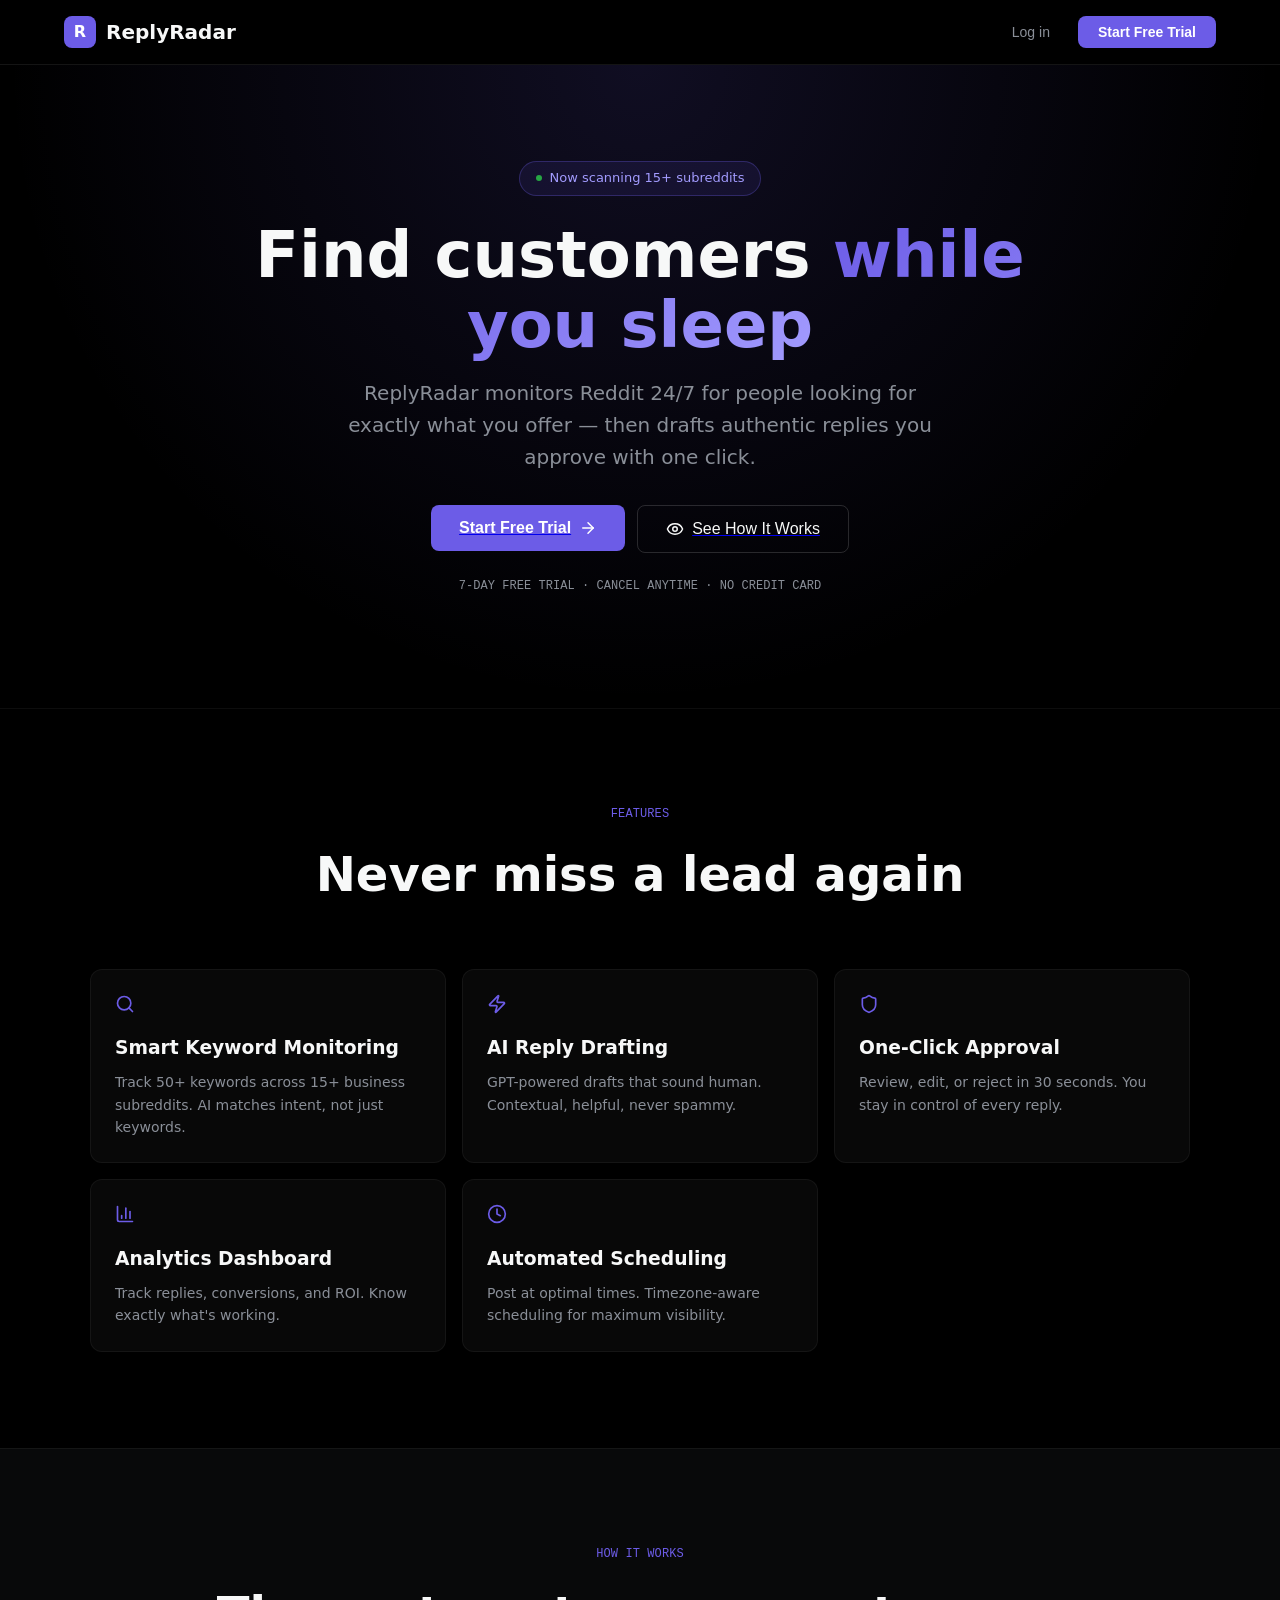
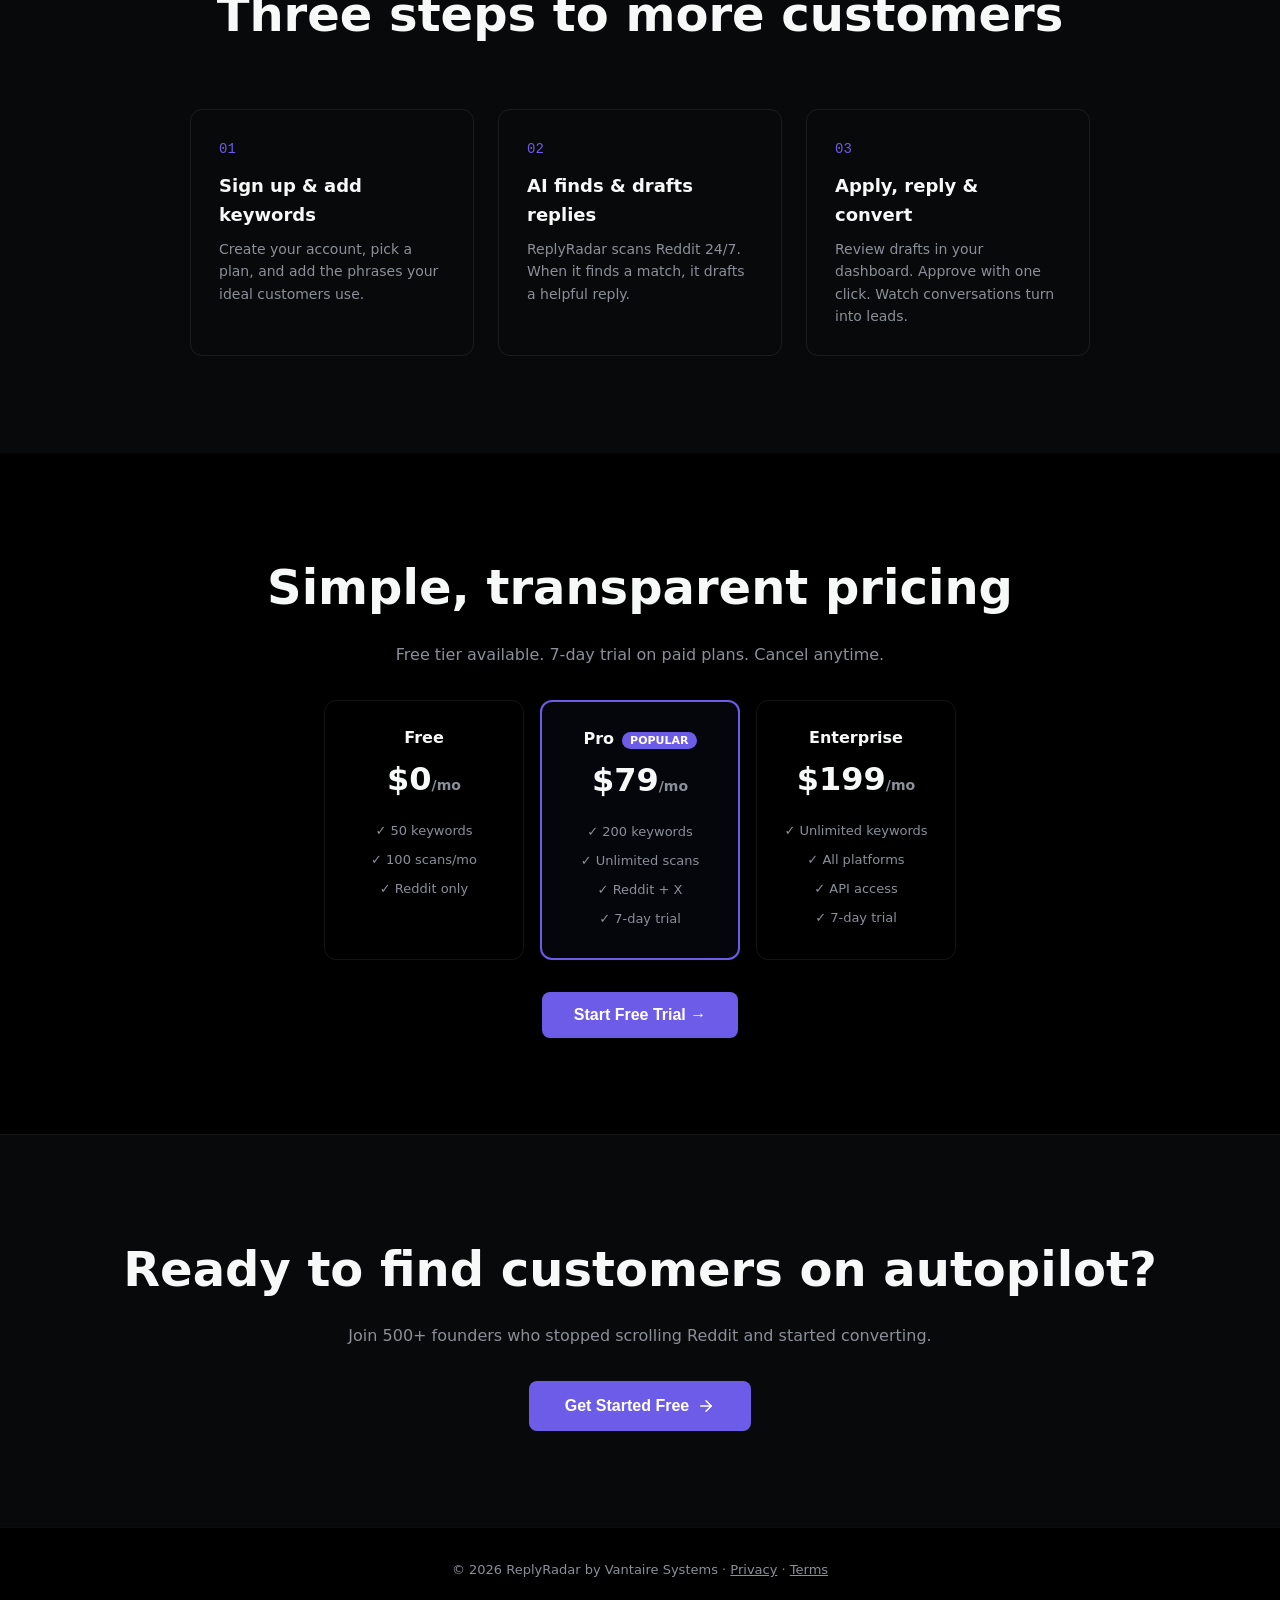
==== commit 66b62746: "feat: full React SPA with auth + dashboard + keyword monitoring" ====
--- a/index.html
+++ b/index.html
@@ -1,697 +1,14 @@
 <!DOCTYPE html>
 <html lang="en">
 <head>
-<meta charset="UTF-8">
-<meta name="viewport" content="width=device-width, initial-scale=1.0">
-<title>ReplyRadar — AI That Finds Customers While You Sleep</title>
-<link href="https://fonts.googleapis.com/css2?family=Inter:wght@300;400;500;600;700;800&family=JetBrains+Mono:wght@400;500&display=swap" rel="stylesheet">
-<style>
-:root {
-  --void: #000000;
-  --surface: #08090a;
-  --panel: #0f1011;
-  --elevated: #191a1b;
-  --text-primary: #f7f8f8;
-  --text-secondary: #d0d6e0;
-  --text-muted: #8a8f98;
-  --accent: #6c5ce7;
-  --accent-glow: #a29bfe;
-  --accent-blue: #0099ff;
-  --green: #27a644;
-  --border-subtle: rgba(255,255,255,0.05);
-  --border-standard: rgba(255,255,255,0.08);
-  --border-glow: rgba(108,92,231,0.3);
-  --glass: rgba(255,255,255,0.03);
-  --glass-hover: rgba(255,255,255,0.06);
-  --radius-sm: 6px;
-  --radius-md: 8px;
-  --radius-lg: 12px;
-  --radius-xl: 20px;
-  --radius-pill: 100px;
-  --shadow-card: 0 0 0 1px rgba(108,92,231,0.15), 0 4px 24px rgba(0,0,0,0.4);
-  --shadow-elevated: 0 0 0 1px rgba(108,92,231,0.2), 0 8px 40px rgba(0,0,0,0.5);
-  --shadow-glow: 0 0 60px rgba(108,92,231,0.15);
-  --transition-fast: 0.15s cubic-bezier(0.4, 0, 0.2, 1);
-  --transition-smooth: 0.3s cubic-bezier(0.4, 0, 0.2, 1);
-  --transition-spring: 0.5s cubic-bezier(0.34, 1.56, 0.64, 1);
-}
-* { margin:0; padding:0; box-sizing:border-box; }
-html { scroll-behavior: smooth; }
-body {
-  background: var(--void);
-  color: var(--text-primary);
-  font-family: 'Inter', system-ui, -apple-system, sans-serif;
-  line-height: 1.6;
-  -webkit-font-smoothing: antialiased;
-  overflow-x: hidden;
-}
-.container { max-width: 1200px; margin:0 auto; padding:0 24px; position:relative; z-index:1; }
-
-/* ── Canvas Background ── */
-#bg-canvas {
-  position: fixed; top:0; left:0; width:100%; height:100%;
-  z-index:0; pointer-events:none;
-}
-
-/* ── Nav ── */
-nav {
-  position: fixed; top:0; left:0; right:0; z-index:100;
-  background: rgba(0,0,0,0.85);
-  backdrop-filter: blur(20px) saturate(180%);
-  -webkit-backdrop-filter: blur(20px) saturate(180%);
-  border-bottom: 1px solid var(--border-subtle);
-  transition: var(--transition-smooth);
-}
-nav .nav-inner {
-  max-width: 1200px; margin:0 auto; padding:0 24px;
-  display:flex; align-items:center; justify-content:space-between;
-  height: 56px;
-}
-.logo {
-  display:flex; align-items:center; gap:10px;
-  font-size: 18px; font-weight: 700; letter-spacing: -0.02em;
-  color: var(--text-primary); text-decoration:none;
-}
-.logo-icon {
-  width: 32px; height: 32px; border-radius: var(--radius-sm);
-  background: linear-gradient(135deg, var(--accent), var(--accent-blue));
-  display:flex; align-items:center; justify-content:center;
-  font-size: 14px; color: white; box-shadow: 0 0 20px rgba(108,92,231,0.4);
-}
-.nav-links { display:flex; align-items:center; gap:24px; }
-.nav-links a {
-  color: var(--text-secondary); text-decoration:none;
-  font-size: 13px; font-weight: 500; letter-spacing: -0.01em;
-  transition: color var(--transition-fast);
-}
-.nav-links a:hover { color: var(--text-primary); }
-.nav-cta {
-  padding: 8px 18px; border-radius: var(--radius-pill);
-  background: var(--accent); color: white;
-  font-size: 13px; font-weight: 600; text-decoration:none;
-  transition: all var(--transition-smooth);
-  box-shadow: 0 0 20px rgba(108,92,231,0.3);
-}
-.nav-cta:hover { box-shadow: 0 0 40px rgba(108,92,231,0.5); transform: translateY(-1px); }
-
-/* ── Hero ── */
-.hero {
-  position:relative; min-height:100vh; display:flex; align-items:center;
-  padding: 120px 0 80px;
-}
-.hero-content { max-width: 720px; }
-.hero-badge {
-  display:inline-flex; align-items:center; gap:8px;
-  padding: 6px 14px; border-radius: var(--radius-pill);
-  background: var(--glass); border: 1px solid var(--border-standard);
-  font-size: 12px; font-weight: 500; color: var(--text-secondary);
-  margin-bottom: 32px; animation: fadeInUp 0.6s ease-out;
-}
-.hero-badge .dot {
-  width: 6px; height: 6px; border-radius: 50%;
-  background: var(--green); box-shadow: 0 0 8px rgba(39,166,68,0.6);
-  animation: pulse-dot 2s infinite;
-}
-.hero h1 {
-  font-size: clamp(40px, 6vw, 72px); font-weight: 600;
-  letter-spacing: -0.035em; line-height: 1.05; margin-bottom: 24px;
-  animation: fadeInUp 0.6s ease-out 0.1s both;
-}
-.hero h1 .gradient-text {
-  background: linear-gradient(135deg, var(--accent-glow), var(--accent-blue), var(--accent));
-  -webkit-background-clip: text; -webkit-text-fill-color: transparent;
-  background-clip: text;
-}
-.hero p {
-  font-size: 18px; color: var(--text-muted); max-width: 540px;
-  line-height: 1.7; margin-bottom: 40px;
-  animation: fadeInUp 0.6s ease-out 0.2s both;
-}
-.hero-cta {
-  display:flex; gap:12px; flex-wrap:wrap;
-  animation: fadeInUp 0.6s ease-out 0.3s both;
-}
-.btn-primary {
-  padding: 14px 32px; border-radius: var(--radius-pill);
-  background: var(--accent); color: white;
-  font-size: 15px; font-weight: 600; text-decoration:none;
-  border:none; cursor:pointer;
-  transition: all var(--transition-smooth);
-  box-shadow: 0 0 30px rgba(108,92,231,0.3);
-  position:relative; overflow:hidden;
-}
-.btn-primary::after {
-  content:''; position:absolute; top:-50%; left:-50%; width:200%; height:200%;
-  background: linear-gradient(45deg, transparent, rgba(255,255,255,0.1), transparent);
-  transform: rotate(45deg) translateX(-100%);
-  transition: transform 0.6s;
-}
-.btn-primary:hover::after { transform: rotate(45deg) translateX(100%); }
-.btn-primary:hover { box-shadow: 0 0 50px rgba(108,92,231,0.5); transform: translateY(-2px); }
-.btn-secondary {
-  padding: 14px 32px; border-radius: var(--radius-pill);
-  background: var(--glass); color: var(--text-primary);
-  font-size: 15px; font-weight: 600; text-decoration:none;
-  border: 1px solid var(--border-standard);
-  transition: all var(--transition-smooth); cursor:pointer;
-}
-.btn-secondary:hover { background: var(--glass-hover); border-color: var(--border-glow); }
-
-/* ── Radar Animation (hero visual) ── */
-.hero-visual {
-  position:absolute; right: -40px; top: 50%; transform: translateY(-50%);
-  width: 500px; height: 500px; opacity: 0.6; pointer-events:none;
-}
-.radar-container {
-  position:relative; width:100%; height:100%;
-}
-.radar-circle {
-  position:absolute; border-radius:50%; border:1px solid rgba(108,92,231,0.15);
-}
-.radar-circle:nth-child(1) { width:100%; height:100%; top:0; left:0; }
-.radar-circle:nth-child(2) { width:70%; height:70%; top:15%; left:15%; }
-.radar-circle:nth-child(3) { width:40%; height:40%; top:30%; left:30%; }
-.radar-line {
-  position:absolute; width:2px; height:50%; background: linear-gradient(180deg, var(--accent-glow), transparent);
-  top:0; left:50%; transform-origin: bottom center;
-  animation: radar-spin 4s linear infinite;
-}
-.radar-glow {
-  position:absolute; width:50%; height:50%; top:25%; left:25%;
-  border-radius:50%;
-  background: radial-gradient(circle, rgba(108,92,231,0.08) 0%, transparent 70%);
-  animation: radar-pulse 3s ease-in-out infinite;
-}
-.radar-dot {
-  position:absolute; width:4px; height:4px; border-radius:50%;
-  background: var(--accent-glow); box-shadow: 0 0 12px var(--accent-glow);
-  animation: dot-blink 2s ease-in-out infinite;
-}
-.radar-dot:nth-child(5) { top:20%; left:60%; animation-delay:0s; }
-.radar-dot:nth-child(6) { top:55%; left:80%; animation-delay:0.7s; }
-.radar-dot:nth-child(7) { top:75%; left:30%; animation-delay:1.4s; }
-
-@keyframes radar-spin { from { transform: rotate(0deg); } to { transform: rotate(360deg); } }
-@keyframes radar-pulse { 0%,100% { opacity:0.4; transform:scale(1); } 50% { opacity:0.8; transform:scale(1.05); } }
-@keyframes dot-blink { 0%,100% { opacity:1; } 50% { opacity:0.2; } }
-@keyframes fadeInUp { from { opacity:0; transform:translateY(24px); } to { opacity:1; transform:translateY(0); } }
-@keyframes pulse-dot { 0%,100% { opacity:0.6; } 50% { opacity:1; } }
-
-/* ── Section Common ── */
-section { padding: 100px 0; position:relative; }
-.section-label {
-  text-align:center; font-size:12px; font-weight:600; text-transform:uppercase;
-  letter-spacing:0.15em; color:var(--accent-glow); margin-bottom:16px;
-}
-.section-heading {
-  text-align:center; font-size:clamp(28px, 4vw, 48px); font-weight:600;
-  letter-spacing:-0.025em; line-height:1.15; margin-bottom:16px;
-}
-.section-subtitle {
-  text-align:center; font-size:16px; color:var(--text-muted);
-  max-width:560px; margin:0 auto 60px; line-height:1.7;
-}
-
-/* ── Features Grid ── */
-.features-grid { display:grid; grid-template-columns:repeat(3,1fr); gap:20px; }
-.feature-card {
-  background: var(--surface); border:1px solid var(--border-subtle);
-  border-radius: var(--radius-lg); padding: 32px;
-  transition: all var(--transition-smooth);
-  position:relative; overflow:hidden;
-}
-.feature-card::before {
-  content:''; position:absolute; top:0; left:0; right:0; height:1px;
-  background: linear-gradient(90deg, transparent, var(--accent-glow), transparent);
-  opacity:0; transition: opacity var(--transition-smooth);
-}
-.feature-card:hover { border-color: var(--border-glow); transform:translateY(-4px); box-shadow: var(--shadow-card); }
-.feature-card:hover::before { opacity:1; }
-.feature-icon {
-  width:44px; height:44px; border-radius:var(--radius-md);
-  background: var(--glass); border:1px solid var(--border-standard);
-  display:flex; align-items:center; justify-content:center;
-  margin-bottom:20px; font-size:20px;
-}
-.feature-card h3 { font-size:18px; font-weight:600; margin-bottom:8px; letter-spacing:-0.01em; }
-.feature-card p { font-size:14px; color:var(--text-muted); line-height:1.6; }
-
-/* ── How It Works ── */
-.steps { display:grid; grid-template-columns:repeat(3,1fr); gap:32px; }
-.step { text-align:center; position:relative; }
-.step-num {
-  width:56px; height:56px; border-radius:50%;
-  background: linear-gradient(135deg, var(--accent), var(--accent-blue));
-  display:flex; align-items:center; justify-content:center;
-  font-size:22px; font-weight:700; color:white;
-  margin:0 auto 20px;
-  box-shadow: 0 0 30px rgba(108,92,231,0.3);
-  position:relative;
-}
-.step-num::after {
-  content:''; position:absolute; inset:-3px; border-radius:50%;
-  border:1px solid rgba(108,92,231,0.3);
-  animation: radar-pulse 2s ease-in-out infinite;
-}
-.step h3 { font-size:18px; font-weight:600; margin-bottom:8px; }
-.step p { font-size:14px; color:var(--text-muted); }
-.step-connector {
-  position:absolute; top:28px; left:calc(50% + 28px); width:calc(100% - 56px);
-  height:1px; background: linear-gradient(90deg, rgba(108,92,231,0.3), transparent);
-}
-.step:last-child .step-connector { display:none; }
-
-/* ── Stats ── */
-.stats { background: var(--surface); border-top:1px solid var(--border-subtle); border-bottom:1px solid var(--border-subtle); }
-.stats-grid { display:grid; grid-template-columns:repeat(3,1fr); gap:40px; text-align:center; }
-.stat-value {
-  font-size:clamp(32px, 4vw, 48px); font-weight:700;
-  letter-spacing:-0.03em;
-  background: linear-gradient(135deg, var(--accent-glow), var(--accent-blue));
-  -webkit-background-clip:text; -webkit-text-fill-color:transparent;
-  background-clip:text;
-}
-.stat-label { font-size:14px; color:var(--text-muted); margin-top:4px; }
-
-/* ── Pricing ── */
-.pricing-grid { display:grid; grid-template-columns:repeat(3,1fr); gap:20px; align-items:start; }
-.plan {
-  background: var(--surface); border:1px solid var(--border-subtle);
-  border-radius: var(--radius-xl); padding: 40px 32px;
-  transition: all var(--transition-smooth); position:relative;
-}
-.plan:hover { border-color: var(--border-glow); }
-.plan.popular {
-  border-color: var(--accent);
-  box-shadow: 0 0 40px rgba(108,92,231,0.15);
-  transform: scale(1.03);
-}
-.plan.popular:hover { transform: scale(1.03) translateY(-2px); }
-.plan-badge {
-  position:absolute; top:-12px; left:50%; transform:translateX(-50%);
-  padding:4px 16px; border-radius:var(--radius-pill);
-  background: var(--accent); color:white; font-size:11px; font-weight:600;
-  white-space:nowrap;
-}
-.plan h3 { font-size:20px; font-weight:600; margin-bottom:8px; }
-.plan-price { font-size:48px; font-weight:700; letter-spacing:-0.03em; margin:8px 0 4px; }
-.plan-price span { font-size:16px; font-weight:400; color:var(--text-muted); }
-.plan-desc { font-size:13px; color:var(--text-muted); margin-bottom:28px; }
-.plan ul { list-style:none; margin-bottom:32px; }
-.plan li { padding:8px 0; font-size:14px; color:var(--text-secondary); display:flex; align-items:center; gap:8px; }
-.plan li::before { content:'✓'; color:var(--green); font-weight:700; }
-.plan .btn-primary, .plan .btn-secondary { display:block; text-align:center; width:100%; }
-
-/* ── CTA Bottom ── */
-.cta-section { text-align:center; padding:120px 0; }
-.cta-section h2 { font-size:clamp(28px, 4vw, 48px); font-weight:600; letter-spacing:-0.025em; margin-bottom:16px; }
-.cta-section p { color:var(--text-muted); font-size:18px; margin-bottom:32px; }
-.glow-orb {
-  position:absolute; border-radius:50%;
-  background: radial-gradient(circle, rgba(108,92,231,0.1) 0%, transparent 70%);
-  pointer-events:none;
-}
-
-/* ── Footer ── */
-footer {
-  border-top:1px solid var(--border-subtle); padding:32px 0;
-  text-align:center; color:var(--text-muted); font-size:13px;
-}
-
-/* ── Reveal Animation ── */
-.reveal { opacity:0; transform:translateY(30px); transition: all 0.8s cubic-bezier(0.4,0,0.2,1); }
-.reveal.visible { opacity:1; transform:translateY(0); }
-
-/* ── Responsive ── */
-@media (max-width: 1024px) {
-  .features-grid, .steps, .pricing-grid { grid-template-columns:1fr; max-width:440px; margin:0 auto; }
-  .plan.popular { transform:none; }
-  .plan.popular:hover { transform:translateY(-2px); }
-  .hero-visual { display:none; }
-  .hero h1 { font-size: 40px; }
-}
-@media (max-width: 640px) {
-  .nav-links a:not(.nav-cta) { display:none; }
-  .hero { padding-top:100px; }
-  .stats-grid { grid-template-columns:1fr; gap:24px; }
-  .hero-cta { flex-direction:column; }
-  .hero-cta .btn-primary, .hero-cta .btn-secondary { text-align:center; }
-}
-
-/* ── Scrollbar ── */
-::-webkit-scrollbar { width:6px; }
-::-webkit-scrollbar-track { background:var(--void); }
-::-webkit-scrollbar-thumb { background:var(--border-standard); border-radius:3px; }
-::-webkit-scrollbar-thumb:hover { background:var(--border-glow); }
-</style>
+  <meta charset="UTF-8" />
+  <link rel="icon" type="image/svg+xml" href="./favicon.svg" />
+  <meta name="viewport" content="width=device-width, initial-scale=1.0" />
+  <title>ReplyRadar — AI That Finds Customers While You Sleep</title>
+  <script type="module" crossorigin src="./assets/index-DZ9STaRM.js"></script>
+  <link rel="stylesheet" crossorigin href="./assets/index-uRYLZZPw.css">
 </head>
 <body>
-
-<canvas id="bg-canvas"></canvas>
-
-<!-- Nav -->
-<nav id="nav">
-  <div class="nav-inner">
-    <a href="#" class="logo">
-      <div class="logo-icon">⌁</div>
-      ReplyRadar
-    </a>
-    <div class="nav-links">
-      <a href="#features">Features</a>
-      <a href="#how">How It Works</a>
-      <a href="#pricing">Pricing</a>
-      <a href="https://checkout.stripe.com/c/pay/cs_live_a1tHGYJOyFprPsTgcCBYrFTe3Mf3eLsG4dhFsJKCnZdKqBN2FTk0hwkLKk" class="nav-cta">Start Free Trial</a>
-    </div>
-  </div>
-</nav>
-
-<!-- Hero -->
-<section class="hero" id="hero">
-  <div class="container">
-    <div class="hero-content">
-      <div class="hero-badge">
-        <span class="dot"></span> Now scanning 15+ subreddits
-      </div>
-      <h1>Find customers <span class="gradient-text">while you sleep</span></h1>
-      <p>ReplyRadar monitors Reddit and X for people looking for exactly what you offer — then drafts authentic, helpful replies you approve with one click.</p>
-      <div class="hero-cta">
-        <a href="https://checkout.stripe.com/c/pay/cs_live_a1tHGYJOyFprPsTgcCBYrFTe3Mf3eLsG4dhFsJKCnZdKqBN2FTk0hwkLKk" class="btn-primary">Start Free Trial</a>
-        <a href="#how" class="btn-secondary">See How It Works →</a>
-      </div>
-    </div>
-  </div>
-  <div class="hero-visual">
-    <div class="radar-container">
-      <div class="radar-circle"></div>
-      <div class="radar-circle"></div>
-      <div class="radar-circle"></div>
-      <div class="radar-line"></div>
-      <div class="radar-glow"></div>
-      <div class="radar-dot"></div>
-      <div class="radar-dot"></div>
-      <div class="radar-dot"></div>
-    </div>
-  </div>
-</section>
-
-<!-- Stats -->
-<section class="stats">
-  <div class="container">
-    <div class="stats-grid reveal">
-      <div><div class="stat-value" data-count="15">15+</div><div class="stat-label">Subreddits Monitored</div></div>
-      <div><div class="stat-value" data-count="200">200+</div><div class="stat-label">Keyword Matches Daily</div></div>
-      <div><div class="stat-value" data-count="30">30s</div><div class="stat-label">Average Review Time</div></div>
-    </div>
-  </div>
-</section>
-
-<!-- Features -->
-<section id="features">
-  <div class="container">
-    <div class="section-label reveal">Features</div>
-    <h2 class="section-heading reveal">Never miss a lead again</h2>
-    <p class="section-subtitle reveal">Every feature built to turn Reddit conversations into customers without sounding like a bot.</p>
-    <div class="features-grid">
-      <div class="feature-card reveal">
-        <div class="feature-icon">🔍</div>
-        <h3>Smart Keyword Monitoring</h3>
-        <p>Scan 15+ business subreddits in real time. 200+ keywords, configurable per plan, with relevance scoring.</p>
-      </div>
-      <div class="feature-card reveal">
-        <div class="feature-icon">✍️</div>
-        <h3>AI Reply Drafting</h3>
-        <p>Each match gets a context-aware, human-sounding reply. Built on DeepSeek V4 Flash — natural, never spammy.</p>
-      </div>
-      <div class="feature-card reveal">
-        <div class="feature-icon">✅</div>
-        <h3>One-Click Approval</h3>
-        <p>Review, edit, or reject in 30 seconds. Full control. Queue designed for speed, not friction.</p>
-      </div>
-      <div class="feature-card reveal">
-        <div class="feature-icon">📊</div>
-        <h3>Analytics Dashboard</h3>
-        <p>Track reply rates, conversions, and ROI. See which keywords and subreddits drive the most engagement.</p>
-      </div>
-      <div class="feature-card reveal">
-        <div class="feature-icon">⚡</div>
-        <h3>Automated Scheduling</h3>
-        <p>Scans every 2 hours, drafts replies, and notifies you when the queue is ready. Set it and forget it.</p>
-      </div>
-      <div class="feature-card reveal">
-        <div class="feature-icon">🔒</div>
-        <h3>Privacy First</h3>
-        <p>Your data stays yours. No selling, no tracking, no dark patterns. Built by a solo founder who values trust.</p>
-      </div>
-    </div>
-  </div>
-</section>
-
-<!-- How It Works -->
-<section id="how">
-  <div class="container">
-    <div class="section-label reveal">How It Works</div>
-    <h2 class="section-heading reveal">Three steps to more customers</h2>
-    <p class="section-subtitle reveal">Simple enough to start in 5 minutes. Powerful enough to replace a marketing hire.</p>
-    <div class="steps reveal">
-      <div class="step">
-        <div class="step-num">1</div>
-        <h3>Define Your Keywords</h3>
-        <p>Tell us what people are searching for. "Best automation tool", "need sysadmin help", "recommend a SaaS builder".</p>
-        <div class="step-connector"></div>
-      </div>
-      <div class="step">
-        <div class="step-num">2</div>
-        <h3>Review AI Drafts</h3>
-        <p>Open your approval queue. Review drafts in 30 seconds each. Edit for your voice, or approve as-is.</p>
-        <div class="step-connector"></div>
-      </div>
-      <div class="step">
-        <div class="step-num">3</div>
-        <h3>Reply & Convert</h3>
-        <p>Approved replies go live. Track which ones convert into conversations, leads, and customers.</p>
-      </div>
-    </div>
-  </div>
-</section>
-
-<!-- Pricing -->
-<section id="pricing">
-  <div class="container">
-    <div class="section-label reveal">Pricing</div>
-    <h2 class="section-heading reveal">Simple, transparent pricing</h2>
-    <p class="section-subtitle reveal">7-day free trial. No credit card required. Cancel anytime.</p>
-    <div class="pricing-grid reveal">
-      <div class="plan">
-        <h3>Starter</h3>
-        <div class="plan-price">$29<span>/mo</span></div>
-        <p class="plan-desc">For solo founders getting started</p>
-        <ul>
-          <li>50 monitored keywords</li>
-          <li>Reddit monitoring</li>
-          <li>AI reply drafts</li>
-          <li>Approval queue</li>
-          <li>Email notifications</li>
-        </ul>
-        <a href="https://checkout.stripe.com/c/pay/cs_live_a1TABpUviRxxrnvFu4R28yn7DyGv85BxpFT1D48OM8wP44FdpQuR2FU9g4" class="btn-secondary">Start Free Trial</a>
-      </div>
-      <div class="plan popular">
-        <div class="plan-badge">Most Popular</div>
-        <h3>Pro ⭐</h3>
-        <div class="plan-price">$79<span>/mo</span></div>
-        <p class="plan-desc">For growing businesses</p>
-        <ul>
-          <li>200 monitored keywords</li>
-          <li>Reddit + X/Twitter</li>
-          <li>Priority AI replies</li>
-          <li>Advanced approval queue</li>
-          <li>Analytics dashboard</li>
-          <li>Slack notifications</li>
-        </ul>
-        <a href="https://checkout.stripe.com/c/pay/cs_live_a1tHGYJOyFprPsTgcCBYrFTe3Mf3eLsG4dhFsJKCnZdKqBN2FTk0hwkLKk" class="btn-primary">Start Free Trial</a>
-      </div>
-      <div class="plan">
-        <h3>Enterprise</h3>
-        <div class="plan-price">$199<span>/mo</span></div>
-        <p class="plan-desc">For agencies and teams</p>
-        <ul>
-          <li>Unlimited keywords</li>
-          <li>All platforms</li>
-          <li>API access</li>
-          <li>White-label reports</li>
-          <li>Dedicated support</li>
-          <li>Custom integrations</li>
-        </ul>
-        <a href="#" class="btn-secondary">Contact Us</a>
-      </div>
-    </div>
-  </div>
-</section>
-
-<!-- CTA -->
-<section class="cta-section">
-  <div class="glow-orb" style="width:600px;height:600px;top:-100px;left:50%;transform:translateX(-50%);opacity:0.3;"></div>
-  <div class="container reveal">
-    <h2>Ready to find customers on autopilot?</h2>
-    <p>7-day free trial. No credit card required.</p>
-    <a href="https://checkout.stripe.com/c/pay/cs_live_a1tHGYJOyFprPsTgcCBYrFTe3Mf3eLsG4dhFsJKCnZdKqBN2FTk0hwkLKk" class="btn-primary" style="font-size:17px;padding:16px 40px;">Get Started Free</a>
-  </div>
-</section>
-
-<!-- Footer -->
-<footer>
-  <div class="container">
-    <p>ReplyRadar by Vantaire Systems · Built with AI, shipped with care · © 2026</p>
-  </div>
-</footer>
-
-<script>
-// ── Particle Canvas Background ──
-const canvas = document.getElementById('bg-canvas');
-const ctx = canvas.getContext('2d');
-let particles = [];
-let mouse = { x: -1000, y: -1000 };
-
-function resize() {
-  canvas.width = window.innerWidth;
-  canvas.height = window.innerHeight;
-}
-resize();
-window.addEventListener('resize', resize);
-
-class Particle {
-  constructor() {
-    this.reset();
-    this.y = Math.random() * canvas.height;
-  }
-  reset() {
-    this.x = Math.random() * canvas.width;
-    this.y = -10;
-    this.size = Math.random() * 1.5 + 0.5;
-    this.speed = Math.random() * 0.4 + 0.1;
-    this.opacity = Math.random() * 0.4 + 0.1;
-    this.wobble = Math.random() * Math.PI * 2;
-    this.wobbleSpeed = (Math.random() - 0.5) * 0.01;
-  }
-  update() {
-    this.y += this.speed;
-    this.wobble += this.wobbleSpeed;
-    this.x += Math.sin(this.wobble) * 0.3;
-
-    // Attract to mouse
-    const dx = mouse.x - this.x;
-    const dy = mouse.y - this.y;
-    const dist = Math.sqrt(dx * dx + dy * dy);
-    if (dist < 150) {
-      const force = (150 - dist) / 150 * 0.05;
-      this.x += dx * force;
-      this.y += dy * force;
-    }
-
-    if (this.y > canvas.height + 10) this.reset();
-    if (this.x < -10) this.x = canvas.width + 10;
-    if (this.x > canvas.width + 10) this.x = -10;
-  }
-  draw() {
-    ctx.beginPath();
-    ctx.arc(this.x, this.y, this.size, 0, Math.PI * 2);
-    ctx.fillStyle = `rgba(162, 155, 254, ${this.opacity})`;
-    ctx.fill();
-  }
-}
-
-for (let i = 0; i < 120; i++) particles.push(new Particle());
-
-document.addEventListener('mousemove', e => {
-  mouse.x = e.clientX;
-  mouse.y = e.clientY;
-});
-
-function animate() {
-  ctx.clearRect(0, 0, canvas.width, canvas.height);
-  particles.forEach(p => { p.update(); p.draw(); });
-
-  // Draw connections between close particles
-  for (let i = 0; i < particles.length; i++) {
-    for (let j = i + 1; j < particles.length; j++) {
-      const dx = particles[i].x - particles[j].x;
-      const dy = particles[i].y - particles[j].y;
-      const dist = Math.sqrt(dx * dx + dy * dy);
-      if (dist < 100) {
-        ctx.beginPath();
-        ctx.moveTo(particles[i].x, particles[i].y);
-        ctx.lineTo(particles[j].x, particles[j].y);
-        ctx.strokeStyle = `rgba(108, 92, 231, ${0.06 * (1 - dist/100)})`;
-        ctx.lineWidth = 0.5;
-        ctx.stroke();
-      }
-    }
-  }
-
-  requestAnimationFrame(animate);
-}
-animate();
-
-// ── Scroll Reveal ──
-const observer = new IntersectionObserver(
-  (entries) => {
-    entries.forEach((entry, i) => {
-      if (entry.isIntersecting) {
-        setTimeout(() => entry.target.classList.add('visible'), i * 50);
-        observer.unobserve(entry.target);
-      }
-    });
-  },
-  { threshold: 0.15, rootMargin: '0px 0px -50px 0px' }
-);
-
-document.querySelectorAll('.reveal').forEach(el => observer.observe(el));
-
-// ── Counter Animation ──
-const counterObserver = new IntersectionObserver((entries) => {
-  entries.forEach(entry => {
-    if (entry.isIntersecting) {
-      const el = entry.target;
-      const target = parseInt(el.getAttribute('data-count'));
-      if (isNaN(target)) return;
-      const suffix = el.textContent.replace(/[0-9]/g, '').trim();
-      const duration = 1500;
-      const start = performance.now();
-
-      function update(now) {
-        const elapsed = now - start;
-        const progress = Math.min(elapsed / duration, 1);
-        const eased = 1 - Math.pow(1 - progress, 3);
-        const current = Math.floor(target * eased);
-        el.textContent = current + (suffix ? ' ' + suffix : suffix);
-        if (progress < 1) requestAnimationFrame(update);
-      }
-      requestAnimationFrame(update);
-      counterObserver.unobserve(el);
-    }
-  });
-}, { threshold: 0.5 });
-
-document.querySelectorAll('.stat-value').forEach(el => counterObserver.observe(el));
-
-// ── Nav scroll effect ──
-const nav = document.getElementById('nav');
-window.addEventListener('scroll', () => {
-  nav.style.background = window.scrollY > 50
-    ? 'rgba(0,0,0,0.95)'
-    : 'rgba(0,0,0,0.85)';
-});
-
-// ── Smooth parallax for hero radar ──
-const radarContainer = document.querySelector('.hero-visual');
-window.addEventListener('scroll', () => {
-  if (!radarContainer) return;
-  const scrollY = window.scrollY;
-  const heroSection = document.getElementById('hero');
-  if (heroSection && scrollY < heroSection.offsetHeight) {
-    radarContainer.style.transform = `translateY(calc(-50% + ${scrollY * 0.15}px))`;
-    radarContainer.style.opacity = 0.6 - (scrollY / heroSection.offsetHeight) * 0.6;
-  }
-});
-</script>
+  <div id="root"></div>
 </body>
 </html>
--- a/assets/index-uRYLZZPw.css
+++ b/assets/index-uRYLZZPw.css
@@ -0,0 +1 @@
+@tailwind base;@tailwind components;@tailwind utilities;:root{--void: #000000;--surface: #08090a;--panel: #0f1011;--elevated: #19191b;--text-primary: #f7f8f8;--text-secondary: #d0d6e0;--text-muted: #8a8f98;--accent: #6c5ce7;--accent-glow: #a29bfe;--green: #27a644;--red: #f87171;--radius: 12px}*{margin:0;padding:0;box-sizing:border-box}html{scroll-behavior:smooth}body{background:var(--void);color:var(--text-primary);font-family:Inter,system-ui,-apple-system,sans-serif;line-height:1.6;-webkit-font-smoothing:antialiased}@keyframes pulse-glow{0%,to{opacity:.4}50%{opacity:1}}@keyframes float{0%,to{transform:translateY(0)}50%{transform:translateY(-10px)}}.animate-pulse-glow{animation:pulse-glow 2s ease-in-out infinite}.animate-float{animation:float 3s ease-in-out infinite}.glass{background:#ffffff08;-webkit-backdrop-filter:blur(20px);backdrop-filter:blur(20px);border:1px solid rgba(255,255,255,.05)}.gradient-text{background:linear-gradient(135deg,var(--accent),var(--accent-glow));-webkit-background-clip:text;-webkit-text-fill-color:transparent}
